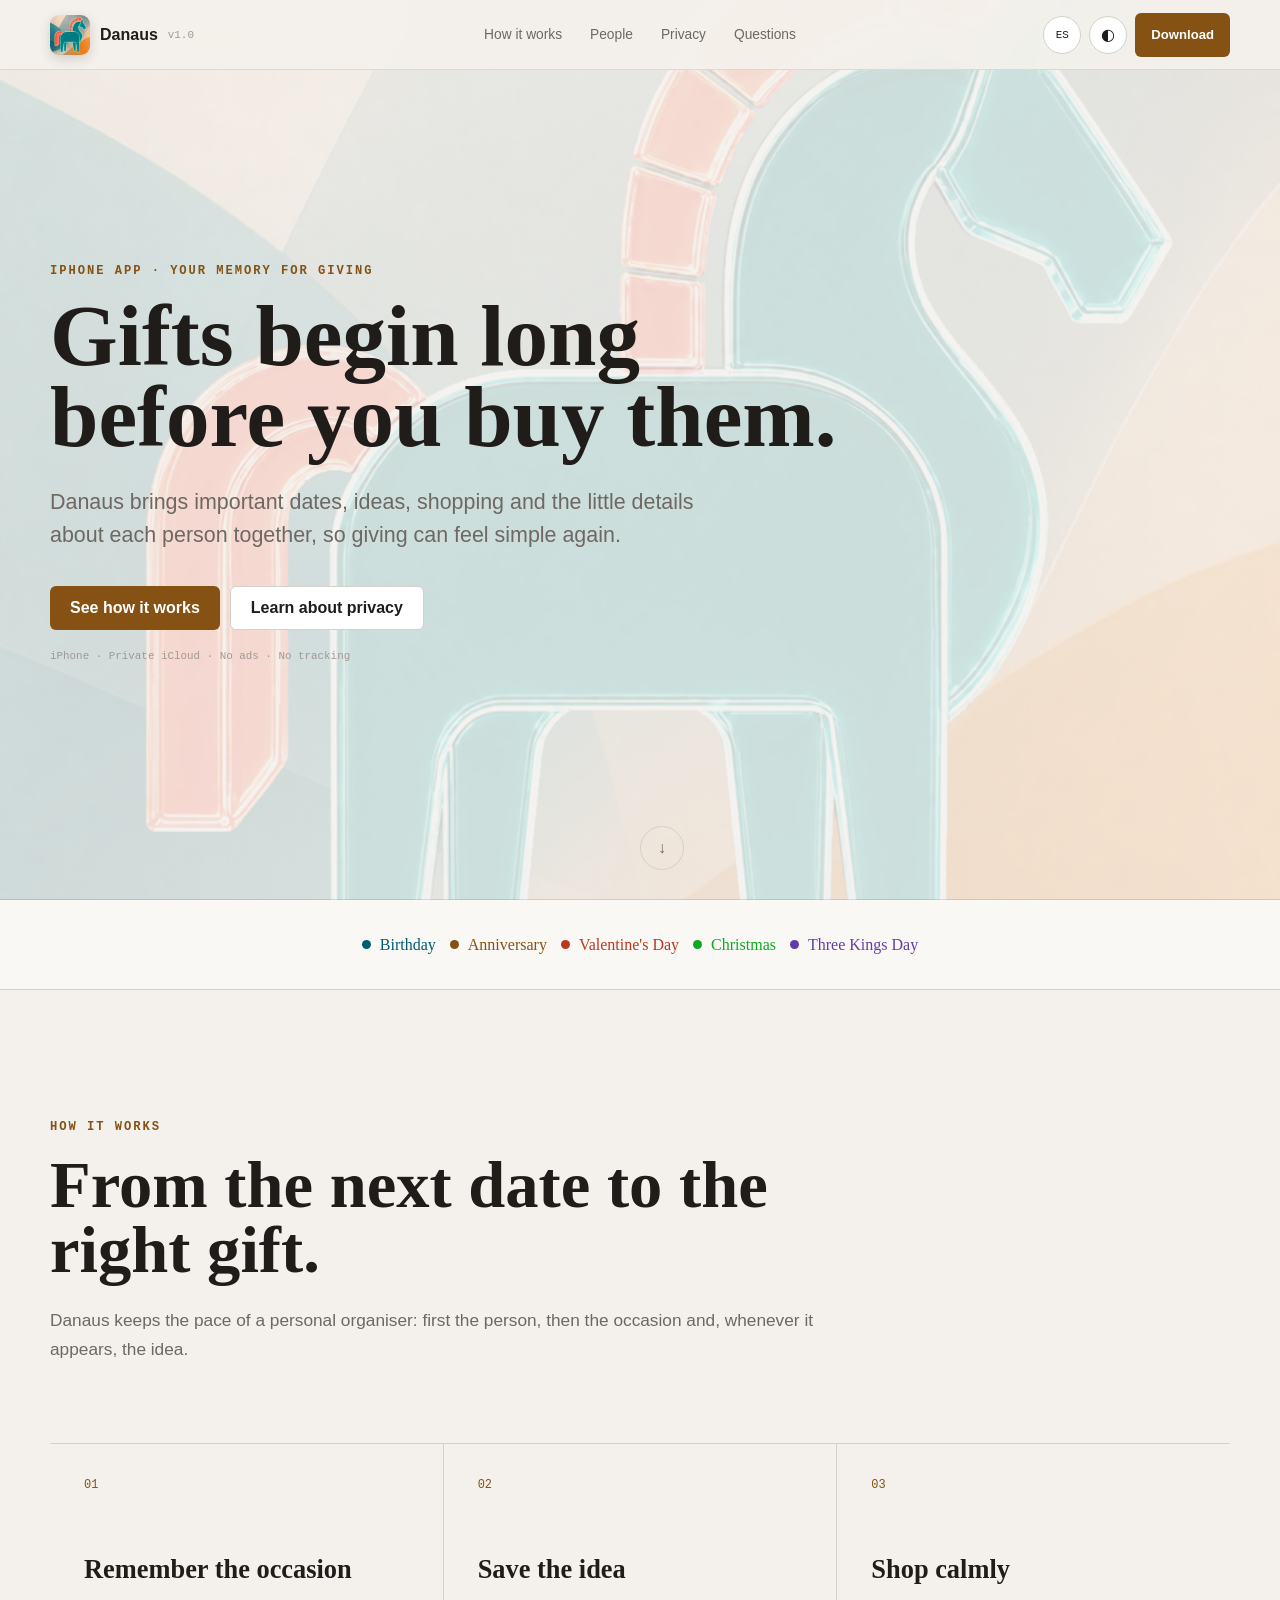
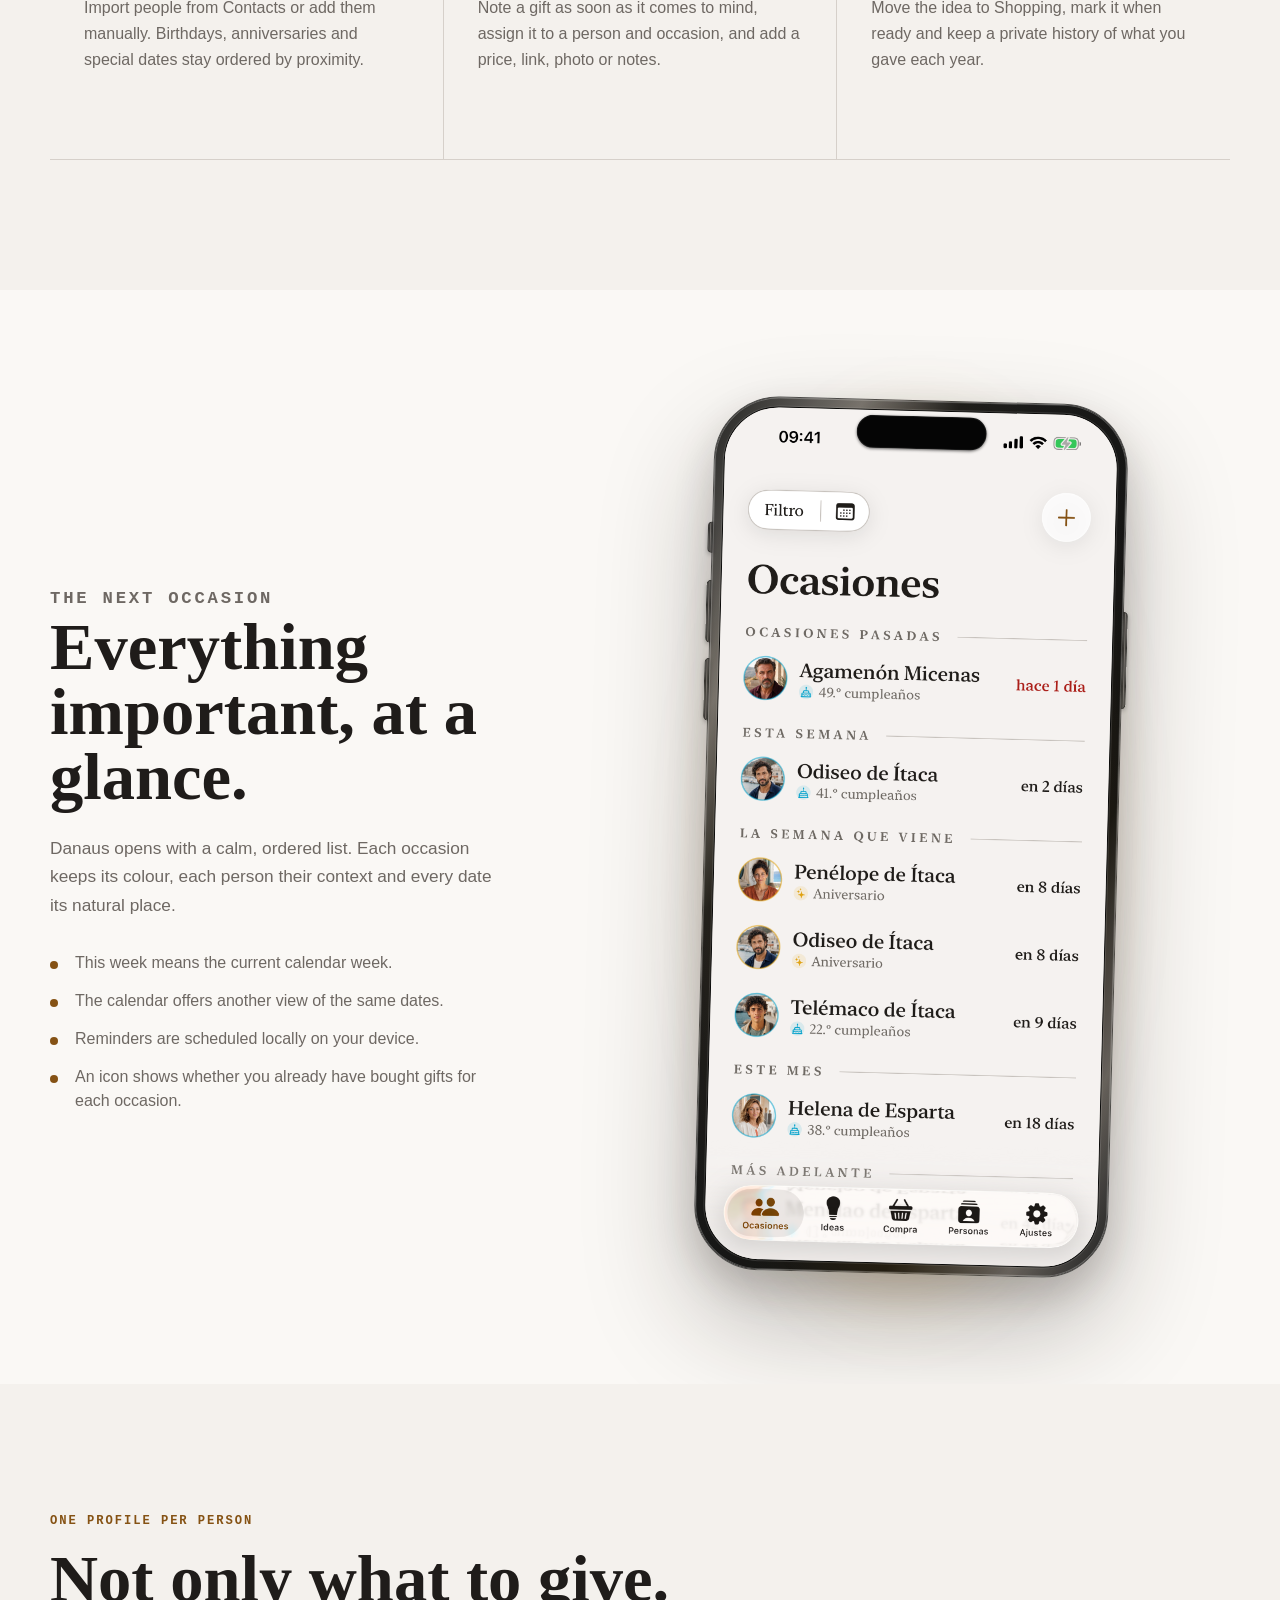
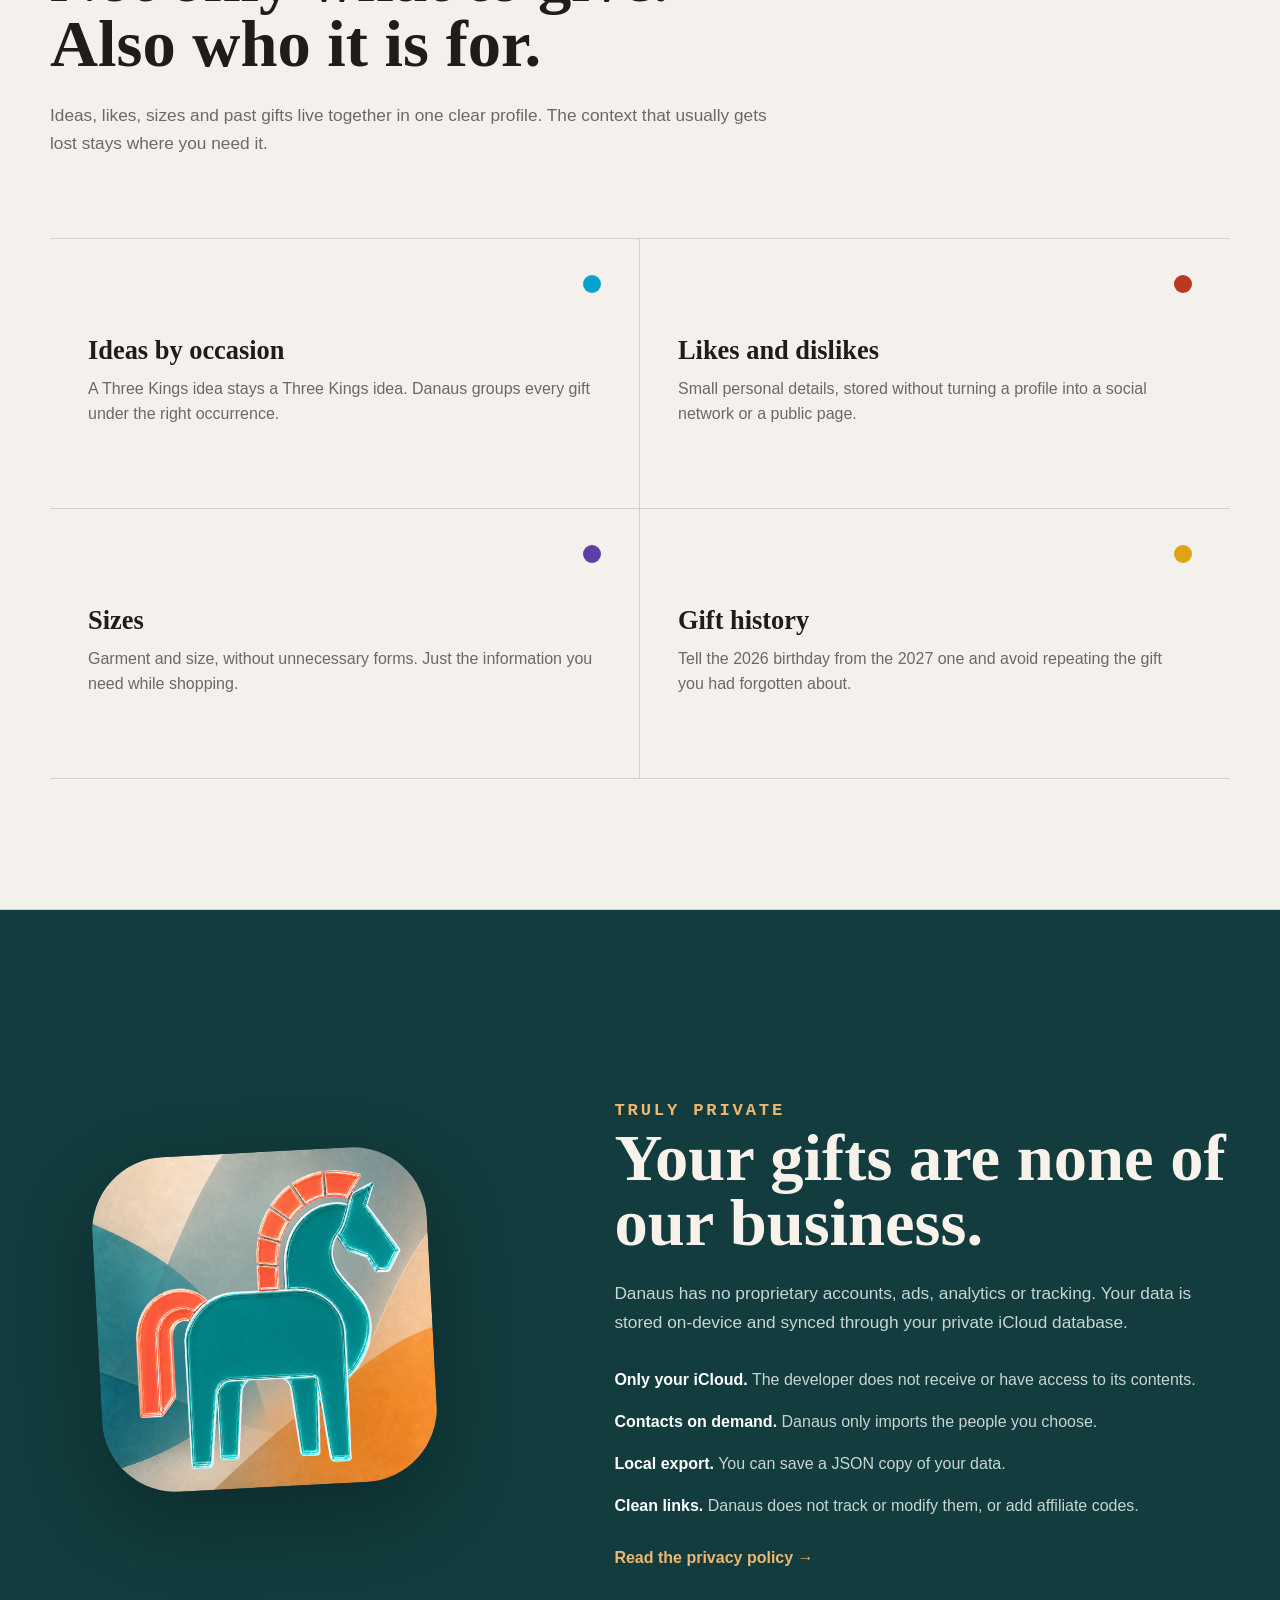
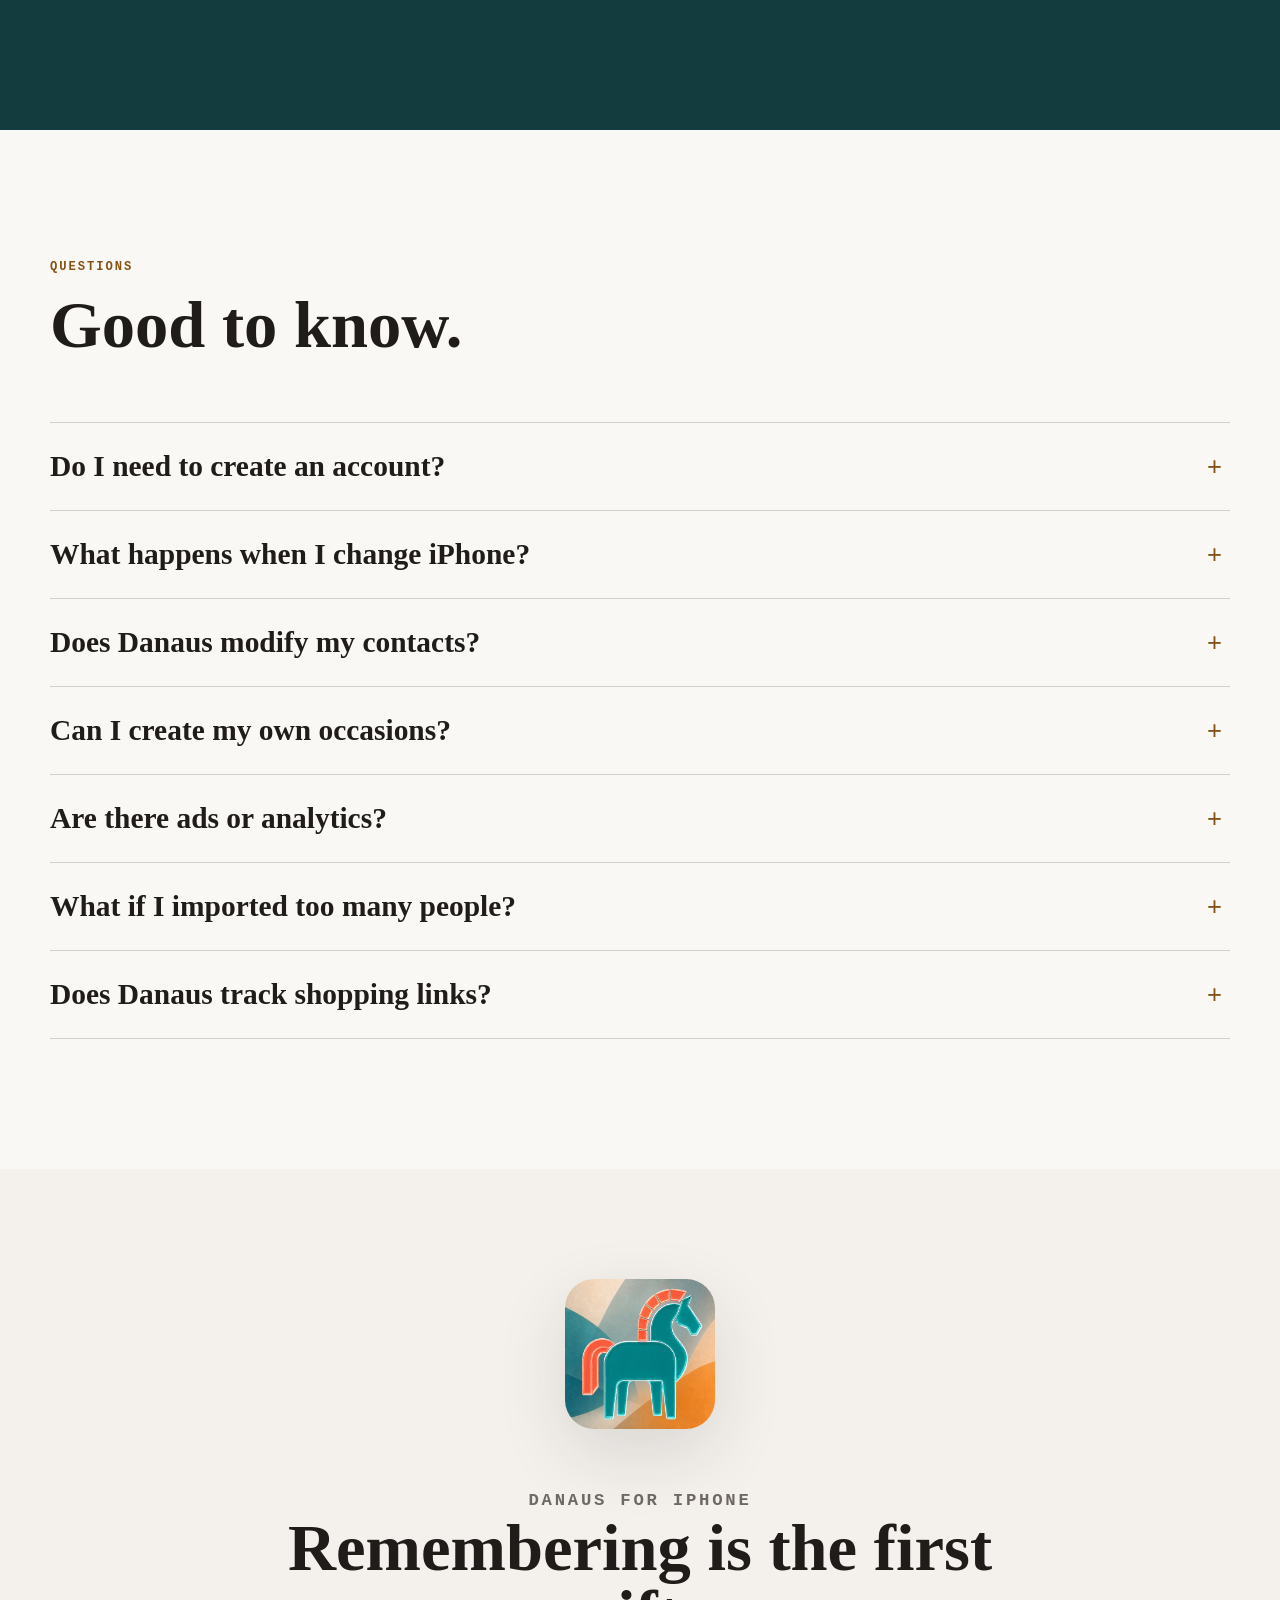
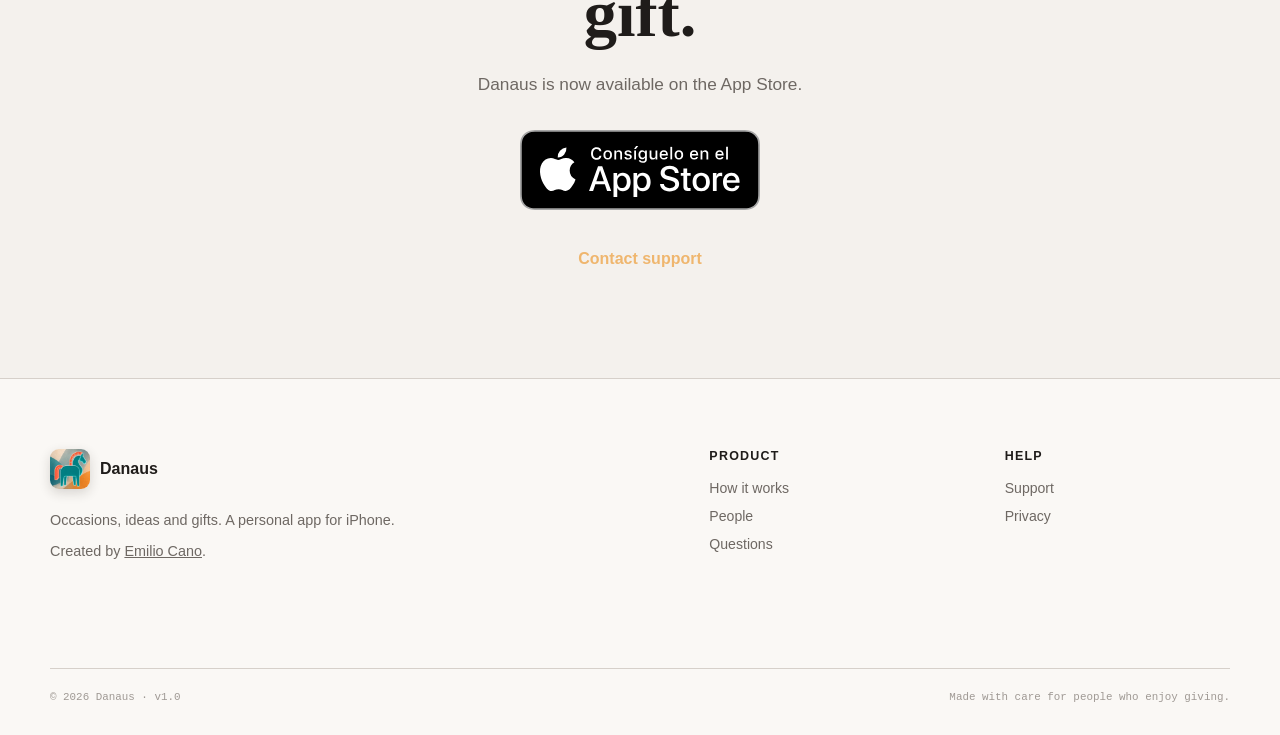
==== index.html @ 54193950 "Add App Store download badges" ====
<!doctype html>
<html lang="es">
<head>
  <meta charset="utf-8">
  <meta name="viewport" content="width=device-width, initial-scale=1">
  <meta name="theme-color" content="#f4f1ed">
  <title>Danaus · Regalos, ocasiones e ideas</title>
  <meta name="description" content="Danaus reúne fechas importantes, ideas de regalo, compras y pequeños detalles de cada persona.">
  <meta property="og:type" content="website">
  <meta property="og:title" content="Danaus · Regalos, ocasiones e ideas">
  <meta property="og:description" content="Recuerda las fechas. Guarda las ideas. Llega al regalo con tiempo.">
  <meta property="og:image" content="https://danaus.app/assets/danaus-icon.png">
  <meta property="og:url" content="https://danaus.app/">
  <link rel="canonical" href="https://danaus.app/">
  <link rel="icon" href="assets/favicon-64.png">
  <link rel="apple-touch-icon" href="assets/apple-touch-icon.png">
  <link rel="stylesheet" href="styles.css">
  <script src="script.js" defer></script>
</head>
<body id="top">
  <a class="skip-link" href="#main" data-copy="skip">Saltar al contenido</a>

  <nav class="site-nav" aria-label="Navegación principal">
    <a class="brand" href="#top" aria-label="Danaus, inicio">
      <img src="assets/danaus-icon.png" alt="" width="40" height="40">
      <span>Danaus</span>
      <small>v1.0</small>
    </a>

    <div class="nav-links">
      <a href="#como" data-copy="navHow">Cómo funciona</a>
      <a href="#personas" data-copy="navPeople">Personas</a>
      <a href="#privacidad" data-copy="navPrivacy">Privacidad</a>
      <a href="#preguntas" data-copy="navQuestions">Preguntas</a>
    </div>

    <div class="nav-actions">
      <button class="icon-button language-button" type="button" aria-label="Cambiar idioma">
        <span aria-hidden="true">EN</span>
      </button>
      <button class="icon-button theme-button" type="button" aria-label="Cambiar tema">
        <span aria-hidden="true">◐</span>
      </button>
      <a class="nav-cta" href="https://apps.apple.com/app/id6795627698" target="_blank" rel="noopener" data-copy="navStatus">Descargar</a>
    </div>
  </nav>

  <main id="main">
    <header class="hero">
      <div class="hero-art" aria-hidden="true"></div>
      <div class="hero-content">
        <p class="eyebrow" data-copy="heroEyebrow">App para iPhone · Tu memoria para regalar</p>
        <h1 data-copy="heroTitle">Los regalos empiezan mucho antes de comprarlos.</h1>
        <p class="hero-lede" data-copy="heroLead">Danaus reúne fechas importantes, ideas, compras y pequeños detalles de cada persona para que regalar vuelva a ser algo sencillo.</p>
        <div class="hero-actions">
          <a class="primary-button" href="#como" data-copy="heroPrimary">Ver cómo funciona</a>
          <a class="secondary-button" href="#privacidad" data-copy="heroSecondary">Conocer la privacidad</a>
        </div>
        <p class="hero-meta" data-copy="heroMeta">iPhone · iCloud privado · Sin anuncios · Sin seguimiento</p>
      </div>
      <a class="scroll-cue" href="#como" aria-label="Continuar">
        <span aria-hidden="true">↓</span>
      </a>
    </header>

    <section class="occasion-strip" aria-label="Tipos de ocasión">
      <span class="occasion birthday" data-copy="birthday">Cumpleaños</span>
      <span class="occasion anniversary" data-copy="anniversary">Aniversario</span>
      <span class="occasion valentine" data-copy="valentine">San Valentín</span>
      <span class="occasion christmas" data-copy="christmas">Navidad</span>
      <span class="occasion kings" data-copy="kings">Reyes Magos</span>
    </section>

    <section class="section intro-section" id="como">
      <div class="section-heading">
        <p class="eyebrow" data-copy="howEyebrow">Cómo funciona</p>
        <h2 data-copy="howTitle">De la próxima fecha al regalo acertado.</h2>
        <p data-copy="howLead">Danaus conserva el flujo rápido de una agenda personal: primero la persona, después la ocasión y, cuando aparezca, la idea.</p>
      </div>

      <div class="steps">
        <article>
          <span class="step-number">01</span>
          <h3 data-copy="stepOneTitle">Recuerda la ocasión</h3>
          <p data-copy="stepOneText">Importa personas desde Contactos o añádelas a mano. Cumpleaños, aniversarios y fechas especiales quedan ordenados por proximidad.</p>
        </article>
        <article>
          <span class="step-number">02</span>
          <h3 data-copy="stepTwoTitle">Guarda la idea</h3>
          <p data-copy="stepTwoText">Anota un regalo en cuanto se te ocurra, asígnalo a una persona y a una ocasión y añade precio, enlace, foto o notas.</p>
        </article>
        <article>
          <span class="step-number">03</span>
          <h3 data-copy="stepThreeTitle">Compra con calma</h3>
          <p data-copy="stepThreeText">Pasa la idea a Compra, márcala cuando esté lista y conserva después un histórico privado de lo que regalaste cada año.</p>
        </article>
      </div>
    </section>

    <section class="product-section" id="personas">
      <div class="product-copy">
        <p class="eyebrow" data-copy="productEyebrow">La próxima ocasión</p>
        <h2 data-copy="productTitle">Todo lo importante, de un vistazo.</h2>
        <p data-copy="productLead">La entrada de Danaus es una lista tranquila y ordenada. Cada tipo de ocasión conserva su color, cada persona su contexto y cada fecha su lugar natural.</p>
        <ul class="check-list">
          <li data-copy="productPointOne">Esta semana significa esta semana natural.</li>
          <li data-copy="productPointTwo">El calendario ofrece otra forma de mirar las mismas fechas.</li>
          <li data-copy="productPointThree">Los avisos se programan localmente en tu dispositivo.</li>
          <li data-copy="productPointFour">Un icono muestra si ya tienes regalos comprados para cada ocasión.</li>
        </ul>
      </div>

      <figure class="phone-stage">
        <div class="iphone-device">
          <span class="device-button device-button-action" aria-hidden="true"></span>
          <span class="device-button device-button-volume-up" aria-hidden="true"></span>
          <span class="device-button device-button-volume-down" aria-hidden="true"></span>
          <span class="device-button device-button-power" aria-hidden="true"></span>
          <div class="iphone-screen">
            <img
              src="assets/danaus-occasiones.png"
              alt="Pantalla Ocasiones de Danaus con personajes ficticios de la Odisea"
              width="1320"
              height="2868"
              loading="lazy"
              decoding="async"
            >
          </div>
        </div>
      </figure>
    </section>

    <section class="section people-section">
      <div class="section-heading compact">
        <p class="eyebrow" data-copy="peopleEyebrow">Una ficha por persona</p>
        <h2 data-copy="peopleTitle">No sólo qué regalar. También para quién.</h2>
        <p data-copy="peopleLead">Ideas, gustos, tallas y regalos anteriores viven juntos en una ficha clara. El contexto que suele perderse queda donde lo necesitas.</p>
      </div>

      <div class="feature-list">
        <article>
          <span class="feature-mark birthday-mark"></span>
          <h3 data-copy="featureIdeasTitle">Ideas por ocasión</h3>
          <p data-copy="featureIdeasText">Una idea de Reyes sigue siendo de Reyes. Danaus agrupa cada regalo en la edición correcta de su ocasión.</p>
        </article>
        <article>
          <span class="feature-mark valentine-mark"></span>
          <h3 data-copy="featureLikesTitle">Gustos y aversiones</h3>
          <p data-copy="featureLikesText">Pequeños detalles personales, guardados sin convertir la ficha en una red social ni en un perfil público.</p>
        </article>
        <article>
          <span class="feature-mark kings-mark"></span>
          <h3 data-copy="featureSizesTitle">Tallas</h3>
          <p data-copy="featureSizesText">Prenda y talla, sin formularios innecesarios. Justo la información que necesitas en el momento de comprar.</p>
        </article>
        <article>
          <span class="feature-mark anniversary-mark"></span>
          <h3 data-copy="featureHistoryTitle">Histórico de regalos</h3>
          <p data-copy="featureHistoryText">Distingue el cumpleaños de 2026 del de 2027 y evita repetir aquel regalo que ya no recordabas.</p>
        </article>
      </div>
    </section>

    <section class="privacy-section" id="privacidad">
      <div class="privacy-visual" aria-hidden="true">
        <img src="assets/danaus-icon.png" alt="" width="320" height="320">
      </div>
      <div class="privacy-copy">
        <p class="eyebrow" data-copy="privacyEyebrow">Privado de verdad</p>
        <h2 data-copy="privacyTitle">Tus regalos no son nuestro negocio.</h2>
        <p data-copy="privacyLead">Danaus no tiene cuentas propias, anuncios, analítica ni seguimiento. Tus datos se guardan en el dispositivo y se sincronizan mediante la base privada de tu cuenta de iCloud.</p>
        <div class="privacy-facts">
          <p><strong data-copy="privacyFactOneTitle">Sólo tu iCloud.</strong> <span data-copy="privacyFactOneText">El desarrollador no recibe ni puede consultar el contenido.</span></p>
          <p><strong data-copy="privacyFactTwoTitle">Contactos bajo demanda.</strong> <span data-copy="privacyFactTwoText">Danaus sólo importa las personas que tú decides.</span></p>
          <p><strong data-copy="privacyFactThreeTitle">Exportación local.</strong> <span data-copy="privacyFactThreeText">Puedes guardar una copia JSON de tus datos.</span></p>
          <p><strong data-copy="privacyFactFourTitle">Enlaces limpios.</strong> <span data-copy="privacyFactFourText">Danaus no los rastrea, modifica ni añade códigos de afiliación.</span></p>
        </div>
        <a class="text-link" href="privacy.html" data-copy="privacyLink">Leer la política de privacidad →</a>
      </div>
    </section>

    <section class="section faq-section" id="preguntas">
      <div class="section-heading compact">
        <p class="eyebrow" data-copy="faqEyebrow">Preguntas</p>
        <h2 data-copy="faqTitle">Lo que conviene saber.</h2>
      </div>

      <div class="faq-list">
        <details>
          <summary data-copy="faqOneQuestion">¿Necesito crear una cuenta?</summary>
          <p data-copy="faqOneAnswer">No. Danaus utiliza la cuenta de iCloud que ya tienes configurada en el dispositivo y no crea una cuenta adicional.</p>
        </details>
        <details>
          <summary data-copy="faqTwoQuestion">¿Qué ocurre si cambio de iPhone?</summary>
          <p data-copy="faqTwoAnswer">Al instalar Danaus con la misma cuenta de iCloud, tus personas, ocasiones, ideas y regalos vuelven a la app cuando termina la sincronización.</p>
        </details>
        <details>
          <summary data-copy="faqThreeQuestion">¿Danaus modifica mis contactos?</summary>
          <p data-copy="faqThreeAnswer">No. Si decides importar una persona, Danaus copia los datos seleccionados a su almacenamiento privado. No escribe cambios en la app Contactos.</p>
        </details>
        <details>
          <summary data-copy="faqFourQuestion">¿Puedo crear mis propias ocasiones?</summary>
          <p data-copy="faqFourAnswer">Sí. Además de cumpleaños, aniversarios, San Valentín, Navidad y Reyes Magos, puedes añadir tipos personalizados y cambiar su nombre y color.</p>
        </details>
        <details>
          <summary data-copy="faqFiveQuestion">¿Hay anuncios o analítica?</summary>
          <p data-copy="faqFiveAnswer">No. Danaus no contiene publicidad, SDK de analítica ni seguimiento de terceros.</p>
        </details>
        <details>
          <summary data-copy="faqSixQuestion">¿Qué hago si he importado demasiadas personas?</summary>
          <p data-copy="faqSixAnswer">Puedes buscarlas y seleccionar varias para borrarlas juntas. También puedes borrar todas las personas y empezar de nuevo desde Ajustes. Ninguna de estas acciones modifica la app Contactos.</p>
        </details>
        <details>
          <summary data-copy="faqSevenQuestion">¿Danaus rastrea los enlaces de compra?</summary>
          <p data-copy="faqSevenAnswer">No. Abre la dirección original sin modificarla, añadir códigos de afiliación ni informar al desarrollador sobre tu visita o compra.</p>
        </details>
      </div>
    </section>

    <section class="closing-section" id="disponibilidad">
      <div class="closing-icon">
        <picture>
          <source srcset="assets/danaus-icon-dark.png" media="(prefers-color-scheme: dark)">
          <img src="assets/danaus-icon.png" alt="" width="180" height="180">
        </picture>
      </div>
      <p class="eyebrow" data-copy="closingEyebrow">Danaus para iPhone</p>
      <h2 data-copy="closingTitle">Recordar es el primer regalo.</h2>
      <p data-copy="closingLead">Danaus ya está disponible en la App Store.</p>
      <a class="app-store-badge" href="https://apps.apple.com/app/id6795627698" target="_blank" rel="noopener" aria-label="Descargar Danaus en el App Store">
        <picture>
          <source srcset="assets/app-store/download-es-white.svg" media="(prefers-color-scheme: dark)">
          <img src="assets/app-store/download-es.svg" alt="Descargar en el App Store" width="240" height="80">
        </picture>
      </a>
      <a class="text-link" href="support.html" data-copy="closingAction">Contactar con soporte</a>
    </section>
  </main>

  <footer class="site-footer">
    <div class="footer-brand">
      <a class="brand" href="#top">
        <img src="assets/danaus-icon.png" alt="" width="40" height="40">
        <span>Danaus</span>
      </a>
      <p data-copy="footerTagline">Ocasiones, ideas y regalos. Una app personal para iPhone.</p>
      <p><span data-copy="footerBy">Creado por</span> <a href="https://emilcar.fm">Emilio Cano</a>.</p>
    </div>
    <div class="footer-links">
      <h3 data-copy="footerProduct">Producto</h3>
      <a href="#como" data-copy="navHow">Cómo funciona</a>
      <a href="#personas" data-copy="navPeople">Personas</a>
      <a href="#preguntas" data-copy="navQuestions">Preguntas</a>
    </div>
    <div class="footer-links">
      <h3 data-copy="footerHelp">Ayuda</h3>
      <a href="support.html" data-copy="support">Soporte</a>
      <a href="privacy.html" data-copy="privacy">Privacidad</a>
    </div>
    <div class="footer-bottom">
      <span>© 2026 Danaus · v1.0</span>
      <span data-copy="footerClosing">Hecho con cuidado para quienes disfrutan regalando.</span>
    </div>
  </footer>
</body>
</html>
---- styles.css ----
:root {
  color-scheme: light;
  --background: #f4f1ed;
  --surface: #ffffff;
  --surface-elevated: #faf8f5;
  --surface-muted: #eae7e3;
  --ink: #1f1c1a;
  --muted: #6e6863;
  --tertiary: #9f9994;
  --line: #d6d0ca;
  --border: #c7c1bb;
  --accent: #855214;
  --accent-strong: #6d3f0a;
  --accent-fill: #f9dfbd;
  --success: #2e7a54;
  --birthday: #08a3cc;
  --birthday-dark: #005c73;
  --valentine: #ba381f;
  --christmas: #0da923;
  --kings: #613da8;
  --anniversary: #e0a314;
  --shadow: 0 24px 70px rgba(31, 24, 18, 0.12);
  --serif: ui-serif, "Iowan Old Style", "Palatino Linotype", Palatino, Georgia, serif;
  --sans: -apple-system, BlinkMacSystemFont, "SF Pro Text", "Helvetica Neue", Arial, sans-serif;
  --mono: "SFMono-Regular", Consolas, "Liberation Mono", monospace;
  --content: 1180px;
}

html[data-theme="dark"] {
  color-scheme: dark;
  --background: #0e0d0c;
  --surface: #1d1b19;
  --surface-elevated: #282421;
  --surface-muted: #302c2a;
  --ink: #f5efe8;
  --muted: #bdb3a9;
  --tertiary: #918982;
  --line: #413c38;
  --border: #514b46;
  --accent: #f0aa57;
  --accent-strong: #ffc477;
  --accent-fill: #4a341d;
  --success: #64c68c;
  --birthday: #40c7f0;
  --birthday-dark: #61d6f6;
  --valentine: #fa6b57;
  --christmas: #47c75e;
  --kings: #a984f2;
  --anniversary: #f5ba3d;
  --shadow: 0 26px 80px rgba(0, 0, 0, 0.34);
}

* {
  box-sizing: border-box;
}

html {
  scroll-behavior: smooth;
}

body {
  margin: 0;
  overflow-x: hidden;
  background: var(--background);
  color: var(--ink);
  font-family: var(--sans);
  text-rendering: optimizeLegibility;
  -webkit-font-smoothing: antialiased;
}

button,
a {
  -webkit-tap-highlight-color: transparent;
}

a {
  color: inherit;
}

button {
  font: inherit;
}

img {
  display: block;
  max-width: 100%;
}

.skip-link {
  position: fixed;
  top: 12px;
  left: 12px;
  z-index: 100;
  padding: 10px 14px;
  transform: translateY(-150%);
  border-radius: 6px;
  background: var(--ink);
  color: var(--background);
}

.skip-link:focus {
  transform: translateY(0);
}

.site-nav {
  position: fixed;
  inset: 0 0 auto;
  z-index: 20;
  min-height: 70px;
  display: grid;
  grid-template-columns: 1fr auto 1fr;
  align-items: center;
  gap: 30px;
  padding: 12px max(24px, calc((100vw - var(--content)) / 2));
  border-bottom: 1px solid color-mix(in srgb, var(--line), transparent 25%);
  background: color-mix(in srgb, var(--background), transparent 10%);
  backdrop-filter: blur(22px) saturate(150%);
  -webkit-backdrop-filter: blur(22px) saturate(150%);
}

.brand {
  display: inline-flex;
  align-items: center;
  justify-self: start;
  gap: 10px;
  width: max-content;
  color: var(--ink);
  font-weight: 760;
  text-decoration: none;
}

.brand img {
  width: 40px;
  height: 40px;
  flex: 0 0 40px;
  object-fit: contain;
  aspect-ratio: 1;
  border-radius: 9px;
  box-shadow: 0 4px 12px rgba(36, 29, 22, 0.16);
}

.brand small {
  color: var(--tertiary);
  font-family: var(--mono);
  font-size: 0.68rem;
  font-weight: 500;
}

.nav-links,
.nav-actions {
  display: flex;
  align-items: center;
}

.nav-links {
  justify-content: center;
  gap: 28px;
}

.nav-links a {
  color: var(--muted);
  font-size: 0.86rem;
  text-decoration: none;
}

.nav-links a:hover {
  color: var(--ink);
}

.nav-actions {
  justify-content: flex-end;
  gap: 8px;
}

.icon-button {
  width: 38px;
  height: 38px;
  display: grid;
  place-items: center;
  border: 1px solid var(--line);
  border-radius: 50%;
  background: var(--surface);
  color: var(--ink);
  cursor: pointer;
}

.language-button {
  font-family: var(--mono);
  font-size: 0.68rem;
}

.theme-button {
  font-size: 1rem;
}

.nav-cta,
.primary-button,
.secondary-button {
  min-height: 44px;
  display: inline-flex;
  align-items: center;
  justify-content: center;
  border-radius: 6px;
  font-weight: 720;
  text-decoration: none;
  transition: transform 160ms ease, background-color 160ms ease, color 160ms ease;
}

.nav-cta {
  padding: 0 16px;
  background: var(--accent);
  color: #fff;
  font-size: 0.82rem;
}

.hero {
  position: relative;
  min-height: min(940px, 100svh);
  display: grid;
  align-items: center;
  overflow: hidden;
  padding: 140px max(24px, calc((100vw - var(--content)) / 2)) 110px;
  isolation: isolate;
}

.hero::after {
  content: "";
  position: absolute;
  inset: auto 0 0;
  z-index: -2;
  height: 1px;
  background: var(--line);
}

.hero-art {
  position: absolute;
  z-index: -1;
  inset: 0;
  background: url("assets/danaus-icon.png") center 42% / cover no-repeat;
  opacity: 0.16;
}

html[data-theme="dark"] .hero-art {
  background-image: url("assets/danaus-icon-dark.png");
}

html[data-theme="dark"] .brand img,
html[data-theme="dark"] .closing-icon img {
  content: url("assets/danaus-icon-dark.png");
}

.hero-content {
  width: min(820px, 100%);
}

.eyebrow {
  margin: 0 0 18px;
  color: var(--accent);
  font-family: var(--mono);
  font-size: 0.76rem;
  font-weight: 700;
  letter-spacing: 0.16em;
  text-transform: uppercase;
}

h1,
h2,
h3,
p {
  overflow-wrap: break-word;
}

h1,
h2 {
  font-family: var(--serif);
  font-weight: 600;
  letter-spacing: 0;
}

h1 {
  max-width: 900px;
  margin: 0;
  font-size: clamp(3.4rem, 6.8vw, 6.8rem);
  line-height: 0.93;
}

.hero-lede {
  max-width: 650px;
  margin: 28px 0 0;
  color: var(--muted);
  font-size: clamp(1.08rem, 1.7vw, 1.34rem);
  line-height: 1.55;
}

.hero-actions {
  display: flex;
  flex-wrap: wrap;
  gap: 10px;
  margin-top: 34px;
}

.primary-button,
.secondary-button {
  padding: 0 20px;
}

.primary-button {
  background: var(--accent);
  color: #fff;
}

.secondary-button {
  border: 1px solid var(--line);
  background: var(--surface);
  color: var(--ink);
}

.nav-cta:hover,
.primary-button:hover,
.secondary-button:hover {
  transform: translateY(-2px);
}

.hero-meta {
  margin: 18px 0 0;
  color: var(--tertiary);
  font-family: var(--mono);
  font-size: 0.68rem;
  line-height: 1.6;
}

.scroll-cue {
  position: absolute;
  bottom: 30px;
  left: 50%;
  width: 44px;
  height: 44px;
  display: grid;
  place-items: center;
  border: 1px solid var(--line);
  border-radius: 50%;
  color: var(--muted);
  text-decoration: none;
}

.occasion-strip {
  min-height: 90px;
  display: flex;
  align-items: center;
  justify-content: center;
  gap: 14px;
  overflow-x: auto;
  padding: 22px 24px;
  border-bottom: 1px solid var(--line);
  background: var(--surface-elevated);
  scrollbar-width: none;
}

.occasion-strip::-webkit-scrollbar {
  display: none;
}

.occasion {
  flex: 0 0 auto;
  display: inline-flex;
  align-items: center;
  gap: 9px;
  color: var(--muted);
  font-family: var(--serif);
  font-size: 1rem;
}

.occasion::before {
  content: "";
  width: 9px;
  height: 9px;
  border-radius: 50%;
  background: currentColor;
}

.occasion.birthday { color: var(--birthday-dark); }
.occasion.anniversary { color: var(--accent); }
.occasion.valentine { color: var(--valentine); }
.occasion.christmas { color: var(--christmas); }
.occasion.kings { color: var(--kings); }

.section,
.product-section,
.privacy-section,
.closing-section,
.site-footer {
  padding-right: max(24px, calc((100vw - var(--content)) / 2));
  padding-left: max(24px, calc((100vw - var(--content)) / 2));
}

.section {
  padding-top: 130px;
  padding-bottom: 130px;
}

.section-heading {
  max-width: 810px;
}

.section-heading.compact {
  max-width: 720px;
}

.section-heading h2,
.product-copy h2,
.privacy-copy h2,
.closing-section h2 {
  margin: 0;
  font-size: clamp(2.7rem, 5.2vw, 5.3rem);
  line-height: 0.98;
}

.section-heading > p:last-child,
.product-copy > p,
.privacy-copy > p,
.closing-section > p {
  margin: 24px 0 0;
  color: var(--muted);
  font-size: 1.08rem;
  line-height: 1.65;
}

.steps {
  display: grid;
  grid-template-columns: repeat(3, minmax(0, 1fr));
  gap: 1px;
  margin-top: 80px;
  border-top: 1px solid var(--line);
  border-bottom: 1px solid var(--line);
  background: var(--line);
}

.steps article {
  min-height: 315px;
  padding: 34px;
  background: var(--background);
}

.step-number {
  display: block;
  color: var(--accent);
  font-family: var(--mono);
  font-size: 0.75rem;
}

.steps h3,
.feature-list h3 {
  margin: 62px 0 10px;
  font-family: var(--serif);
  font-size: 1.65rem;
  font-weight: 600;
}

.steps p,
.feature-list p {
  margin: 0;
  color: var(--muted);
  line-height: 1.6;
}

.product-section {
  min-height: 900px;
  display: grid;
  grid-template-columns: minmax(0, 0.84fr) minmax(430px, 1.16fr);
  align-items: center;
  gap: 80px;
  padding-top: 110px;
  padding-bottom: 110px;
  overflow: hidden;
  background: var(--surface-elevated);
}

.check-list {
  display: grid;
  gap: 14px;
  margin: 32px 0 0;
  padding: 0;
  list-style: none;
  color: var(--muted);
}

.check-list li {
  position: relative;
  padding-left: 25px;
  line-height: 1.5;
}

.check-list li::before {
  content: "";
  position: absolute;
  top: 0.62em;
  left: 0;
  width: 8px;
  height: 8px;
  border-radius: 50%;
  background: var(--accent);
}

.phone-stage {
  min-height: 690px;
  display: grid;
  place-items: center;
  perspective: 1200px;
  margin: 0;
}

.iphone-device {
  position: relative;
  z-index: 0;
  width: min(414px, 88vw);
  padding: 9px;
  border: 1px solid #4c4b49;
  border-radius: 65px;
  background:
    linear-gradient(115deg, #242422 0%, #77736e 18%, #1c1c1b 30%, #121211 73%, #65615d 88%, #20201f 100%);
  box-shadow:
    0 50px 110px rgba(32, 24, 17, 0.28),
    0 18px 38px rgba(32, 24, 17, 0.18),
    inset 0 0 0 1px rgba(255, 255, 255, 0.25);
  transform: rotate(1.5deg);
}

.iphone-device::before {
  content: "";
  position: absolute;
  z-index: 3;
  top: 15px;
  left: 50%;
  width: 31%;
  height: 31px;
  transform: translateX(-50%);
  border: 1px solid rgba(255, 255, 255, 0.08);
  border-radius: 999px;
  background: #050505;
  box-shadow: 0 1px 3px rgba(0, 0, 0, 0.55);
}

.iphone-device::after {
  content: "";
  position: absolute;
  z-index: -1;
  inset: 3% 5% -3%;
  border-radius: 50%;
  background: rgba(166, 112, 20, 0.17);
  filter: blur(38px);
}

.iphone-screen {
  position: relative;
  overflow: hidden;
  border: 1px solid #0a0a09;
  border-radius: 55px;
  background: #f7f3ee;
  box-shadow:
    0 0 0 1px rgba(255, 255, 255, 0.12),
    inset 0 0 0 1px rgba(0, 0, 0, 0.16);
}

.iphone-screen img {
  width: 100%;
  height: auto;
  display: block;
}

.device-button {
  position: absolute;
  z-index: -1;
  width: 5px;
  border: 1px solid #343331;
  background: linear-gradient(90deg, #181817, #77736f 54%, #212120);
  box-shadow: 0 2px 4px rgba(0, 0, 0, 0.28);
}

.device-button-action {
  top: 126px;
  left: -5px;
  height: 31px;
  border-radius: 4px 0 0 4px;
}

.device-button-volume-up {
  top: 184px;
  left: -5px;
  height: 63px;
  border-radius: 5px 0 0 5px;
}

.device-button-volume-down {
  top: 262px;
  left: -5px;
  height: 63px;
  border-radius: 5px 0 0 5px;
}

.device-button-power {
  top: 205px;
  right: -5px;
  height: 98px;
  border-radius: 0 5px 5px 0;
}

.people-section {
  border-bottom: 1px solid var(--line);
}

.feature-list {
  display: grid;
  grid-template-columns: repeat(2, minmax(0, 1fr));
  margin-top: 80px;
  border-top: 1px solid var(--line);
}

.feature-list article {
  position: relative;
  min-height: 270px;
  padding: 34px 38px;
  border-bottom: 1px solid var(--line);
}

.feature-list article:nth-child(odd) {
  border-right: 1px solid var(--line);
}

.feature-mark {
  position: absolute;
  top: 36px;
  right: 38px;
  width: 18px;
  height: 18px;
  border-radius: 50%;
}

.birthday-mark { background: var(--birthday); }
.valentine-mark { background: var(--valentine); }
.kings-mark { background: var(--kings); }
.anniversary-mark { background: var(--anniversary); }

.feature-list h3 {
  margin-top: 62px;
}

.privacy-section {
  min-height: 820px;
  display: grid;
  grid-template-columns: minmax(300px, 0.86fr) minmax(0, 1.14fr);
  align-items: center;
  gap: 100px;
  padding-top: 120px;
  padding-bottom: 120px;
  background: #123c3d;
  color: #f8f2ea;
}

.privacy-copy {
  max-width: 660px;
}

.privacy-copy .eyebrow {
  color: #efb66e;
}

.privacy-copy > p,
.privacy-facts p {
  color: #c8d5d1;
}

.privacy-visual {
  position: relative;
  width: min(430px, 100%);
  aspect-ratio: 1;
  display: grid;
  place-items: center;
}

.privacy-visual img {
  width: 78%;
  height: auto;
  object-fit: contain;
  aspect-ratio: 1;
  border-radius: 22%;
  box-shadow: 0 28px 80px rgba(0, 0, 0, 0.28);
  transform: rotate(-3deg);
}

.privacy-facts {
  display: grid;
  gap: 17px;
  margin-top: 32px;
}

.privacy-facts p {
  margin: 0;
  line-height: 1.55;
}

.privacy-facts strong {
  color: #fff;
}

.text-link {
  display: inline-block;
  margin-top: 30px;
  color: #efb66e;
  font-weight: 700;
  text-decoration: none;
}

.faq-section {
  background: var(--surface-elevated);
}

.faq-list {
  margin-top: 65px;
  border-top: 1px solid var(--line);
}

.faq-list details {
  border-bottom: 1px solid var(--line);
}

.faq-list summary {
  position: relative;
  padding: 27px 48px 27px 0;
  cursor: pointer;
  font-family: var(--serif);
  font-size: clamp(1.3rem, 2.3vw, 2rem);
  font-weight: 600;
  list-style: none;
}

.faq-list summary::-webkit-details-marker {
  display: none;
}

.faq-list summary::after {
  content: "+";
  position: absolute;
  top: 50%;
  right: 8px;
  transform: translateY(-50%);
  color: var(--accent);
  font-family: var(--sans);
  font-size: 1.6rem;
  font-weight: 400;
}

.faq-list details[open] summary::after {
  content: "−";
}

.faq-list details p {
  max-width: 790px;
  margin: -8px 0 28px;
  color: var(--muted);
  line-height: 1.65;
}

.closing-section {
  min-height: 780px;
  display: flex;
  flex-direction: column;
  align-items: center;
  justify-content: center;
  padding-top: 110px;
  padding-bottom: 110px;
  text-align: center;
}

.closing-icon {
  width: 150px;
  height: 150px;
  margin-bottom: 34px;
}

.closing-icon picture {
  width: 100%;
  height: 100%;
  display: block;
}

.closing-icon img {
  width: 100%;
  height: 100%;
  object-fit: contain;
  aspect-ratio: 1;
  border-radius: 29px;
  box-shadow: var(--shadow);
}

.closing-section h2 {
  max-width: 780px;
}

.closing-section > p {
  max-width: 650px;
}

.closing-section .primary-button {
  margin-top: 30px;
}

.app-store-badge {
  display: inline-block;
  margin-top: 22px;
  padding: 10px;
  border-radius: 12px;
  transition: transform 160ms ease, opacity 160ms ease;
}

.app-store-badge:hover,
.app-store-badge:focus-visible {
  transform: translateY(-2px);
  opacity: 0.84;
}

.app-store-badge img {
  width: 240px;
  height: auto;
}

html[data-theme="dark"] .app-store-badge img {
  content: url("assets/app-store/download-es-white.svg");
}

.site-footer {
  display: grid;
  grid-template-columns: minmax(260px, 1.7fr) minmax(150px, 0.65fr) minmax(150px, 0.65fr);
  gap: 70px;
  padding-top: 70px;
  padding-bottom: 32px;
  border-top: 1px solid var(--line);
  background: var(--surface-elevated);
}

.footer-brand p {
  max-width: 410px;
  margin: 16px 0 0;
  color: var(--muted);
  font-size: 0.9rem;
  line-height: 1.55;
}

.footer-brand p + p {
  margin-top: 8px;
}

.footer-links {
  display: grid;
  align-content: start;
  gap: 12px;
}

.footer-links h3 {
  margin: 0 0 5px;
  font-size: 0.78rem;
  text-transform: uppercase;
  letter-spacing: 0.1em;
}

.footer-links a {
  color: var(--muted);
  font-size: 0.88rem;
  text-decoration: none;
}

.footer-bottom {
  grid-column: 1 / -1;
  display: flex;
  justify-content: space-between;
  gap: 24px;
  margin-top: 36px;
  padding-top: 22px;
  border-top: 1px solid var(--line);
  color: var(--tertiary);
  font-family: var(--mono);
  font-size: 0.68rem;
}

.document-page {
  min-height: 100vh;
  padding: 145px max(24px, calc((100vw - 860px) / 2)) 100px;
}

.document-header {
  margin-bottom: 55px;
}

.document-header h1 {
  font-size: clamp(3.2rem, 7vw, 6rem);
}

.document-header > p:last-child {
  max-width: 660px;
  margin: 22px 0 0;
  color: var(--muted);
  font-size: 1.1rem;
  line-height: 1.65;
}

.document {
  padding-top: 36px;
  border-top: 1px solid var(--line);
}

.document h2 {
  margin: 48px 0 12px;
  font-family: var(--serif);
  font-size: 1.85rem;
  font-weight: 600;
}

.document p,
.document li {
  color: var(--muted);
  line-height: 1.75;
}

.document strong {
  color: var(--ink);
}

.document ul,
.document ol {
  padding-left: 1.35rem;
}

.document .primary-button {
  margin-top: 18px;
}

.document-meta {
  color: var(--tertiary);
  font-family: var(--mono);
  font-size: 0.72rem;
}

:focus-visible {
  outline: 3px solid color-mix(in srgb, var(--accent), transparent 25%);
  outline-offset: 4px;
}

@media (max-width: 980px) {
  .site-nav {
    grid-template-columns: 1fr auto;
  }

  .nav-links {
    display: none;
  }

  .hero {
    min-height: 900px;
    align-items: start;
    padding-top: 145px;
  }

  .hero-content {
    width: min(820px, 100%);
  }

  .hero-art {
    inset: 0;
    width: auto;
    transform: none;
    opacity: 0.15;
  }

  .product-section,
  .privacy-section {
    grid-template-columns: 1fr;
  }

  .product-section {
    gap: 60px;
  }

  .privacy-section {
    gap: 30px;
  }

  .privacy-visual {
    width: min(330px, 72vw);
    justify-self: center;
  }
}

@media (max-width: 720px) {
  .site-nav {
    min-height: 64px;
    padding: 10px 18px;
  }

  .brand small,
  .nav-cta {
    display: none;
  }

  .hero {
    min-height: 850px;
    padding: 120px 22px 80px;
  }

  h1 {
    font-size: clamp(3.15rem, 15vw, 5rem);
  }

  .hero-art {
    right: 0;
    bottom: 0;
    width: auto;
    opacity: 0.13;
  }

  .hero-actions {
    align-items: stretch;
    flex-direction: column;
  }

  .hero-actions a {
    width: 100%;
  }

  .occasion-strip {
    justify-content: flex-start;
  }

  .section,
  .product-section,
  .privacy-section,
  .closing-section,
  .site-footer {
    padding-right: 22px;
    padding-left: 22px;
  }

  .section {
    padding-top: 90px;
    padding-bottom: 90px;
  }

  .section-heading h2,
  .product-copy h2,
  .privacy-copy h2,
  .closing-section h2 {
    font-size: clamp(2.75rem, 13vw, 4rem);
  }

  .steps,
  .feature-list {
    grid-template-columns: 1fr;
  }

  .steps article {
    min-height: 250px;
  }

  .feature-list article:nth-child(odd) {
    border-right: 0;
  }

  .product-section {
    min-height: 0;
    padding-top: 90px;
    padding-bottom: 90px;
  }

  .phone-stage {
    min-height: 650px;
  }

  .iphone-device {
    width: min(390px, 86vw);
    border-radius: 59px;
    transform: none;
  }

  .iphone-screen {
    border-radius: 50px;
  }

  .privacy-section {
    padding-top: 90px;
    padding-bottom: 90px;
  }

  .privacy-visual {
    width: min(280px, 78vw);
  }

  .closing-section {
    min-height: 680px;
  }

  .site-footer {
    grid-template-columns: 1fr 1fr;
    gap: 44px 24px;
  }

  .footer-brand {
    grid-column: 1 / -1;
  }

  .footer-bottom {
    align-items: flex-start;
    flex-direction: column;
  }

  .document-page {
    padding: 118px 22px 80px;
  }
}

@media (prefers-reduced-motion: reduce) {
  html {
    scroll-behavior: auto;
  }

  *,
  *::before,
  *::after {
    scroll-behavior: auto !important;
    transition-duration: 0.01ms !important;
    animation-duration: 0.01ms !important;
  }
}
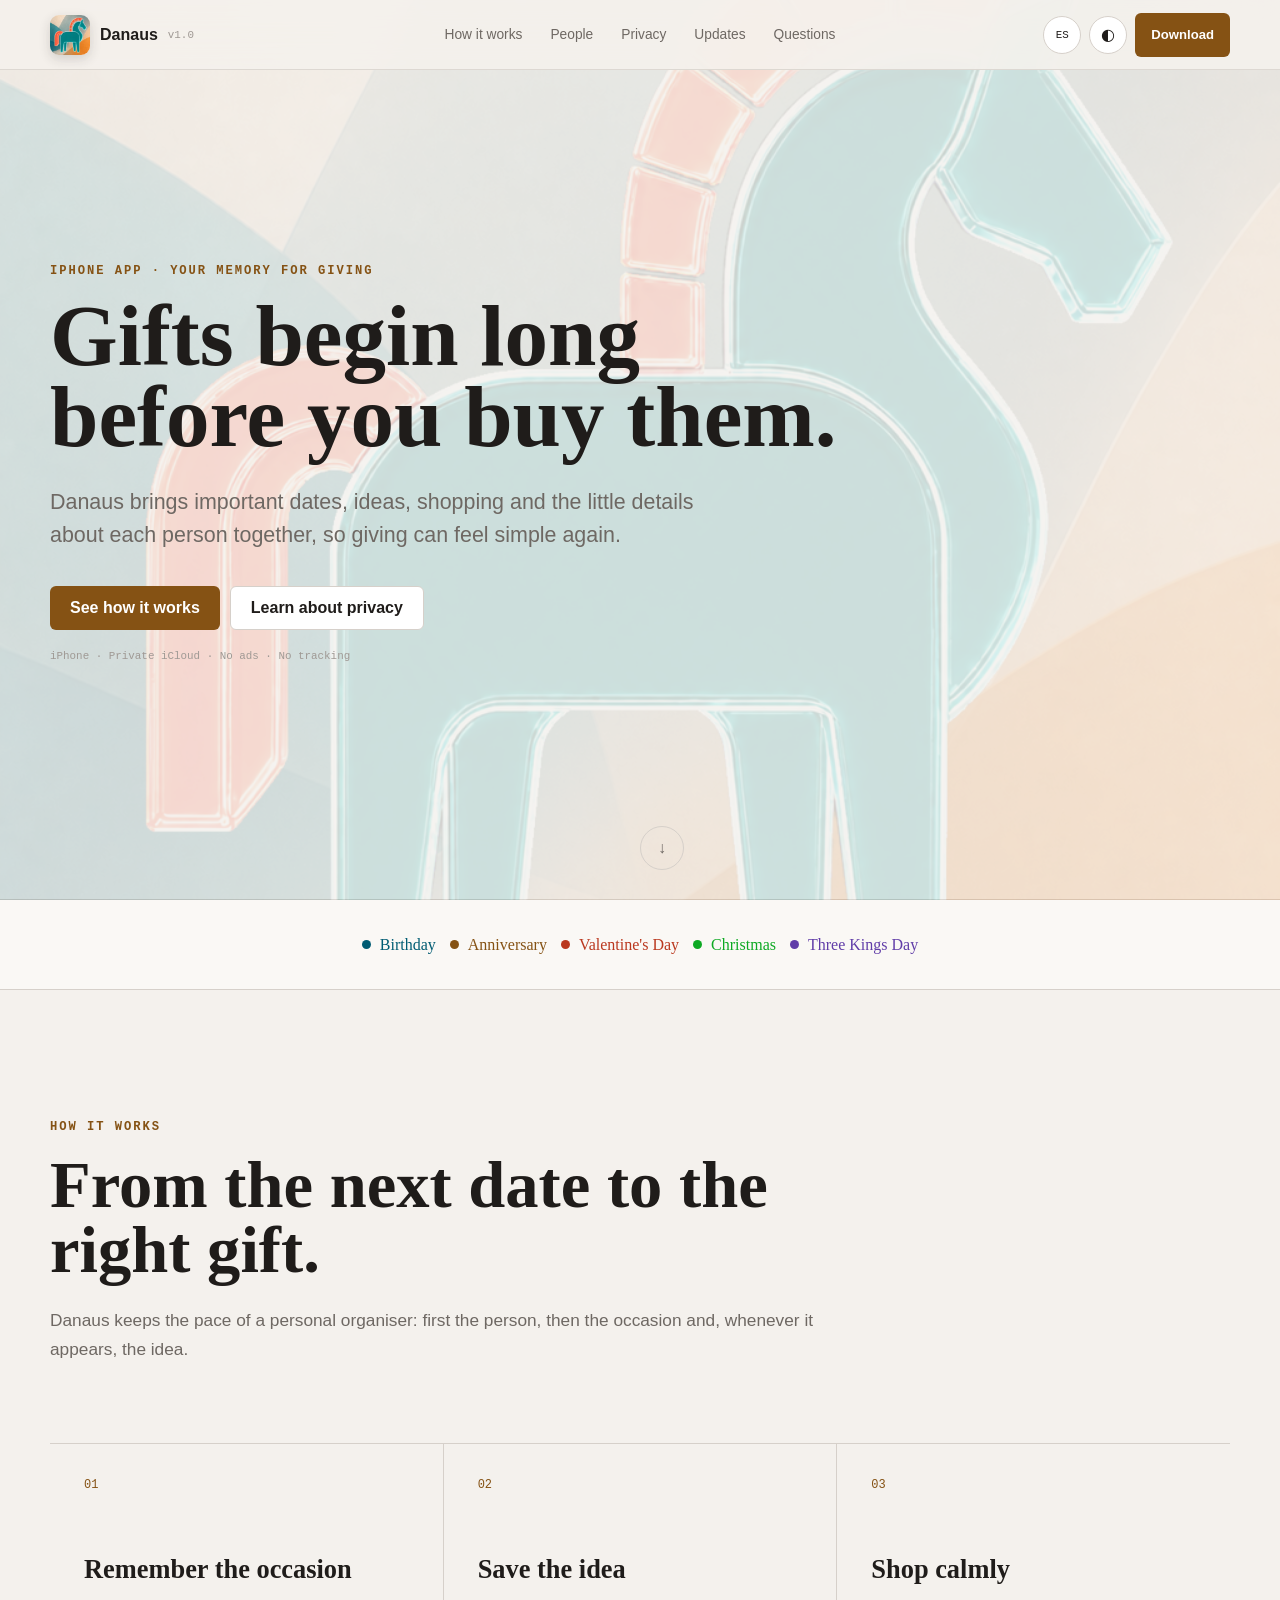
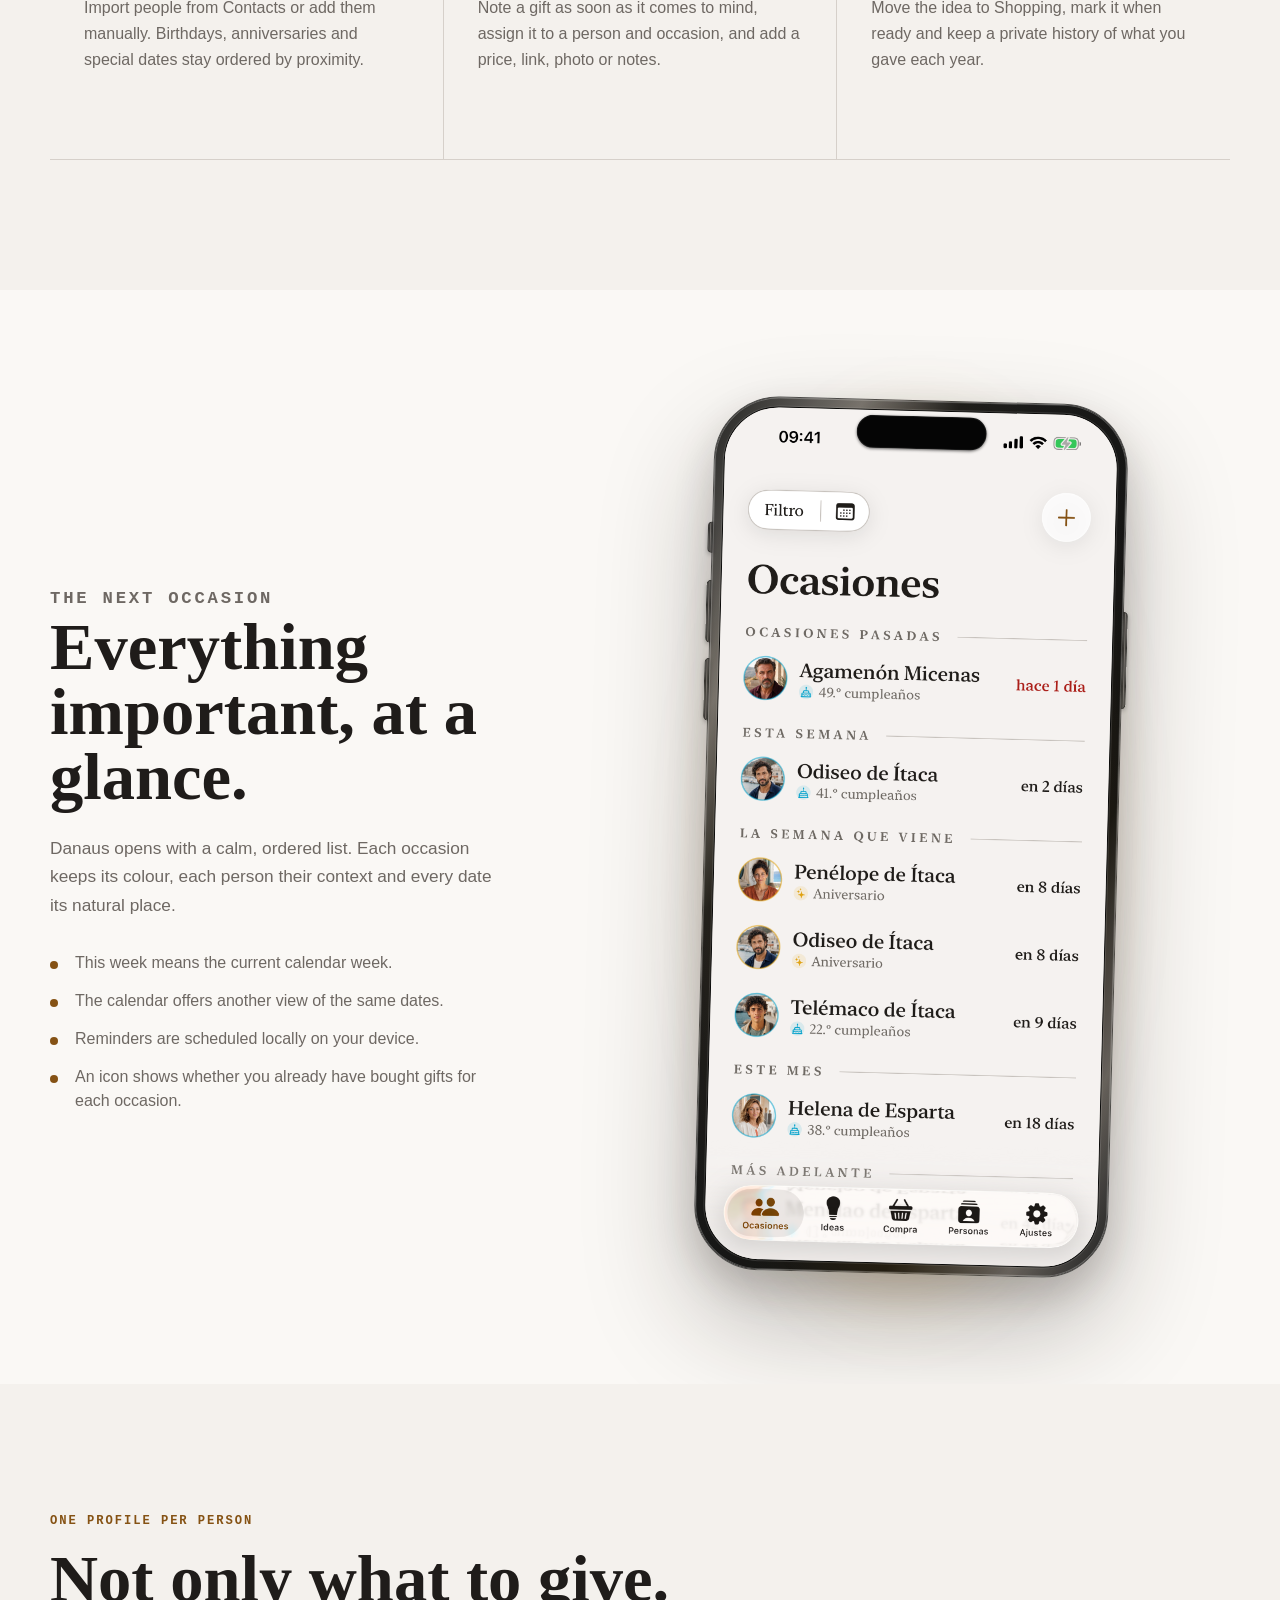
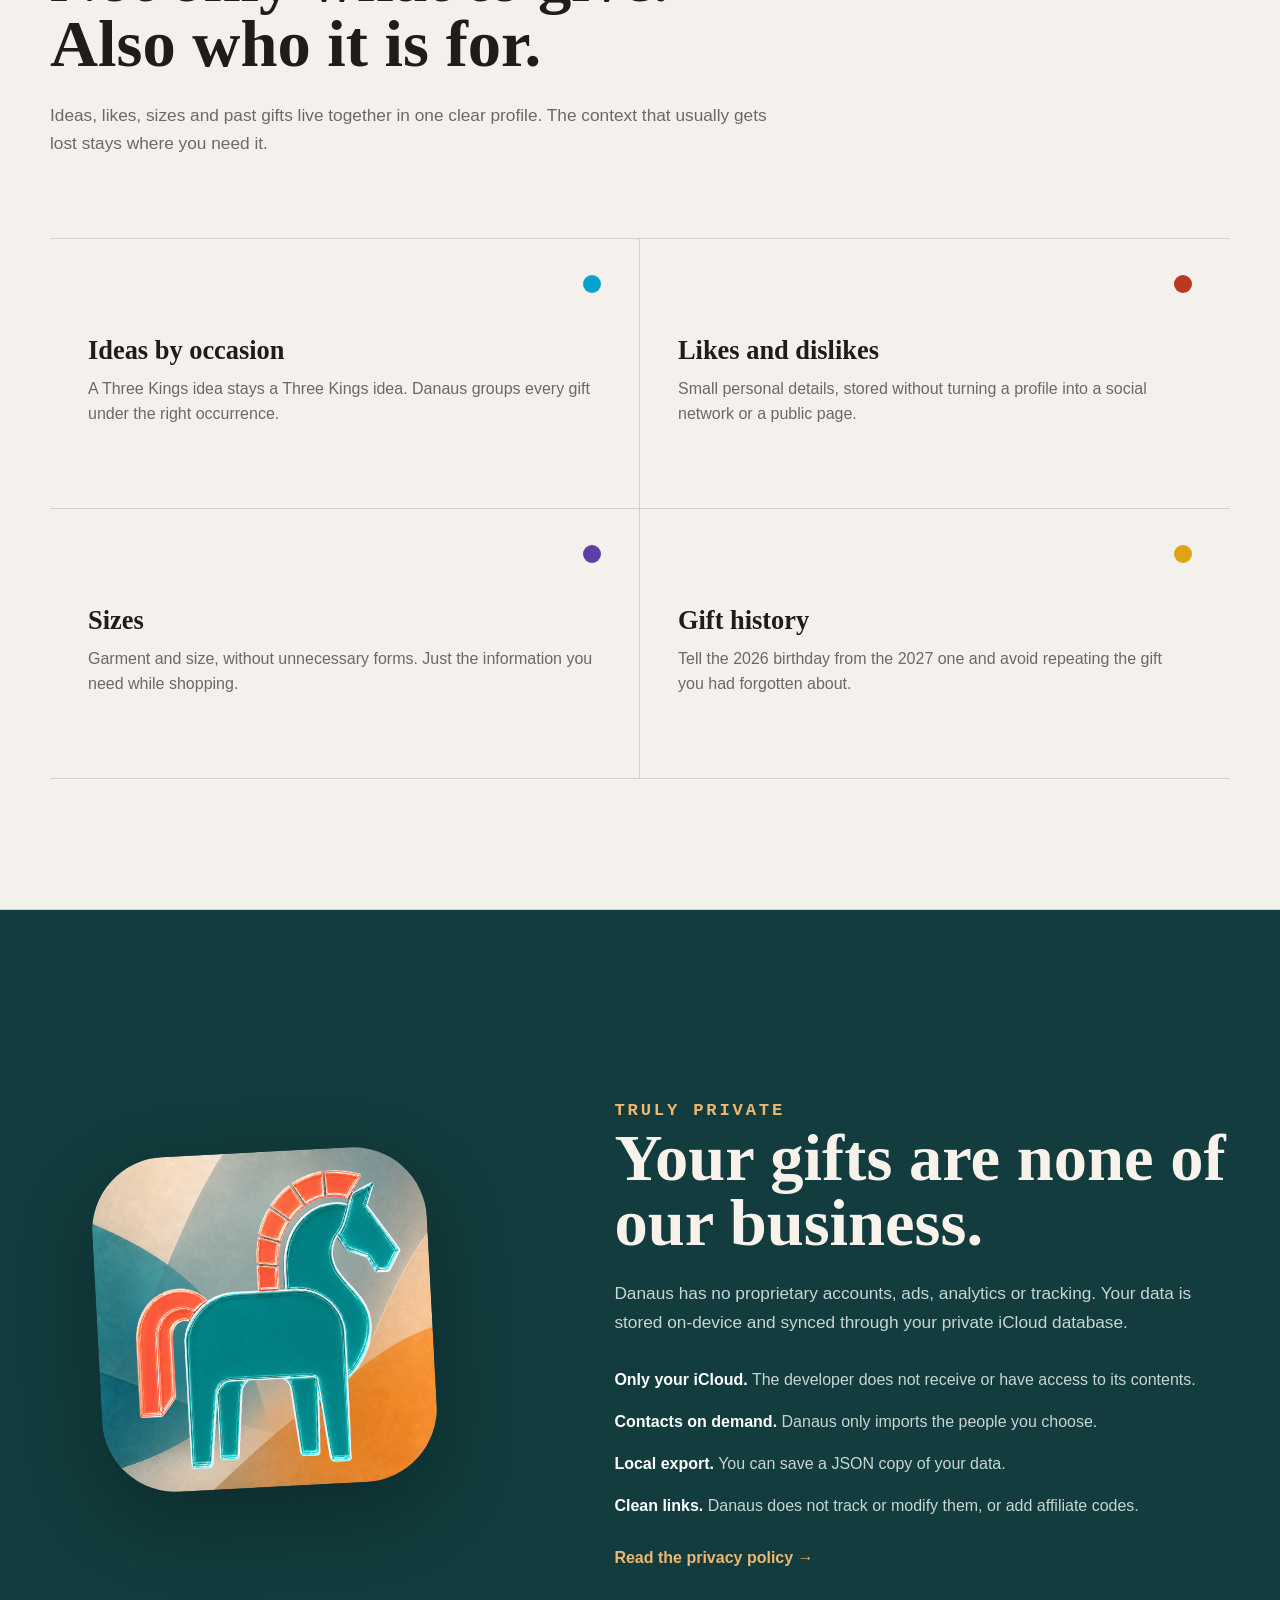
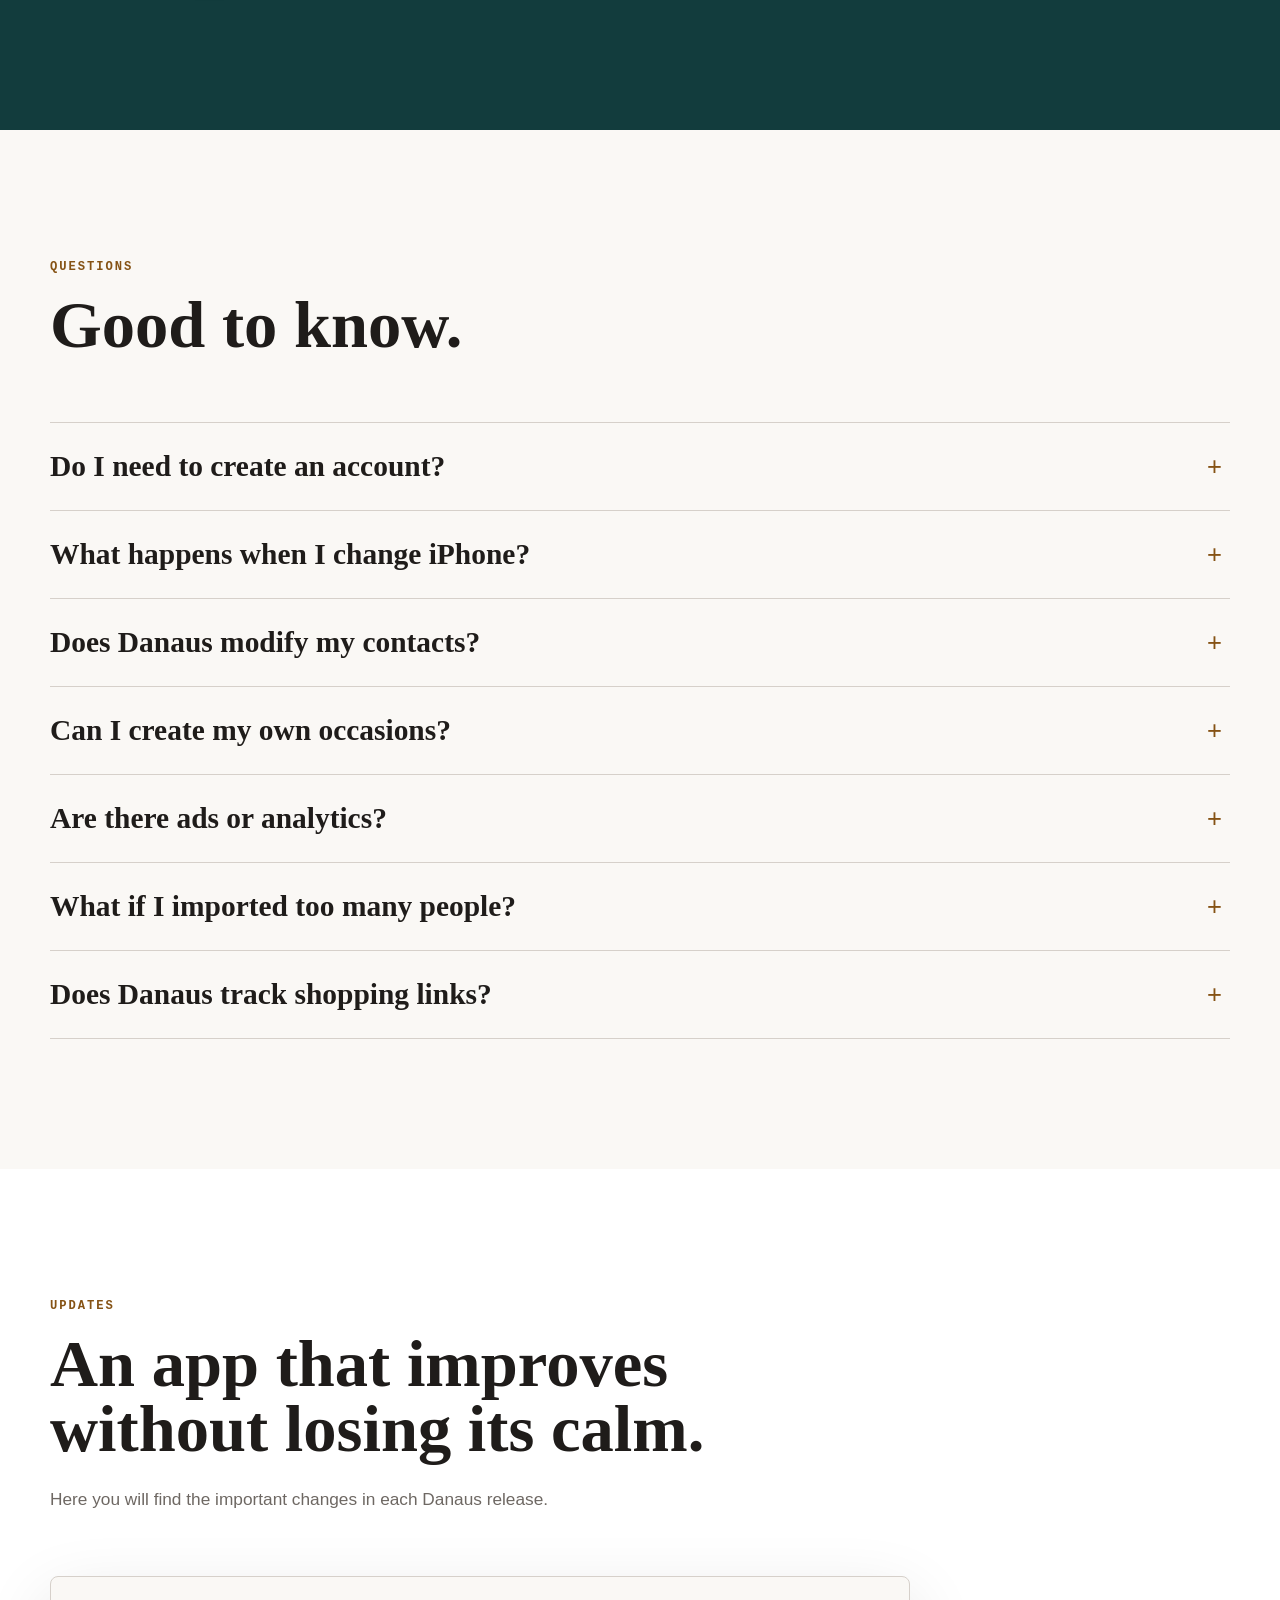
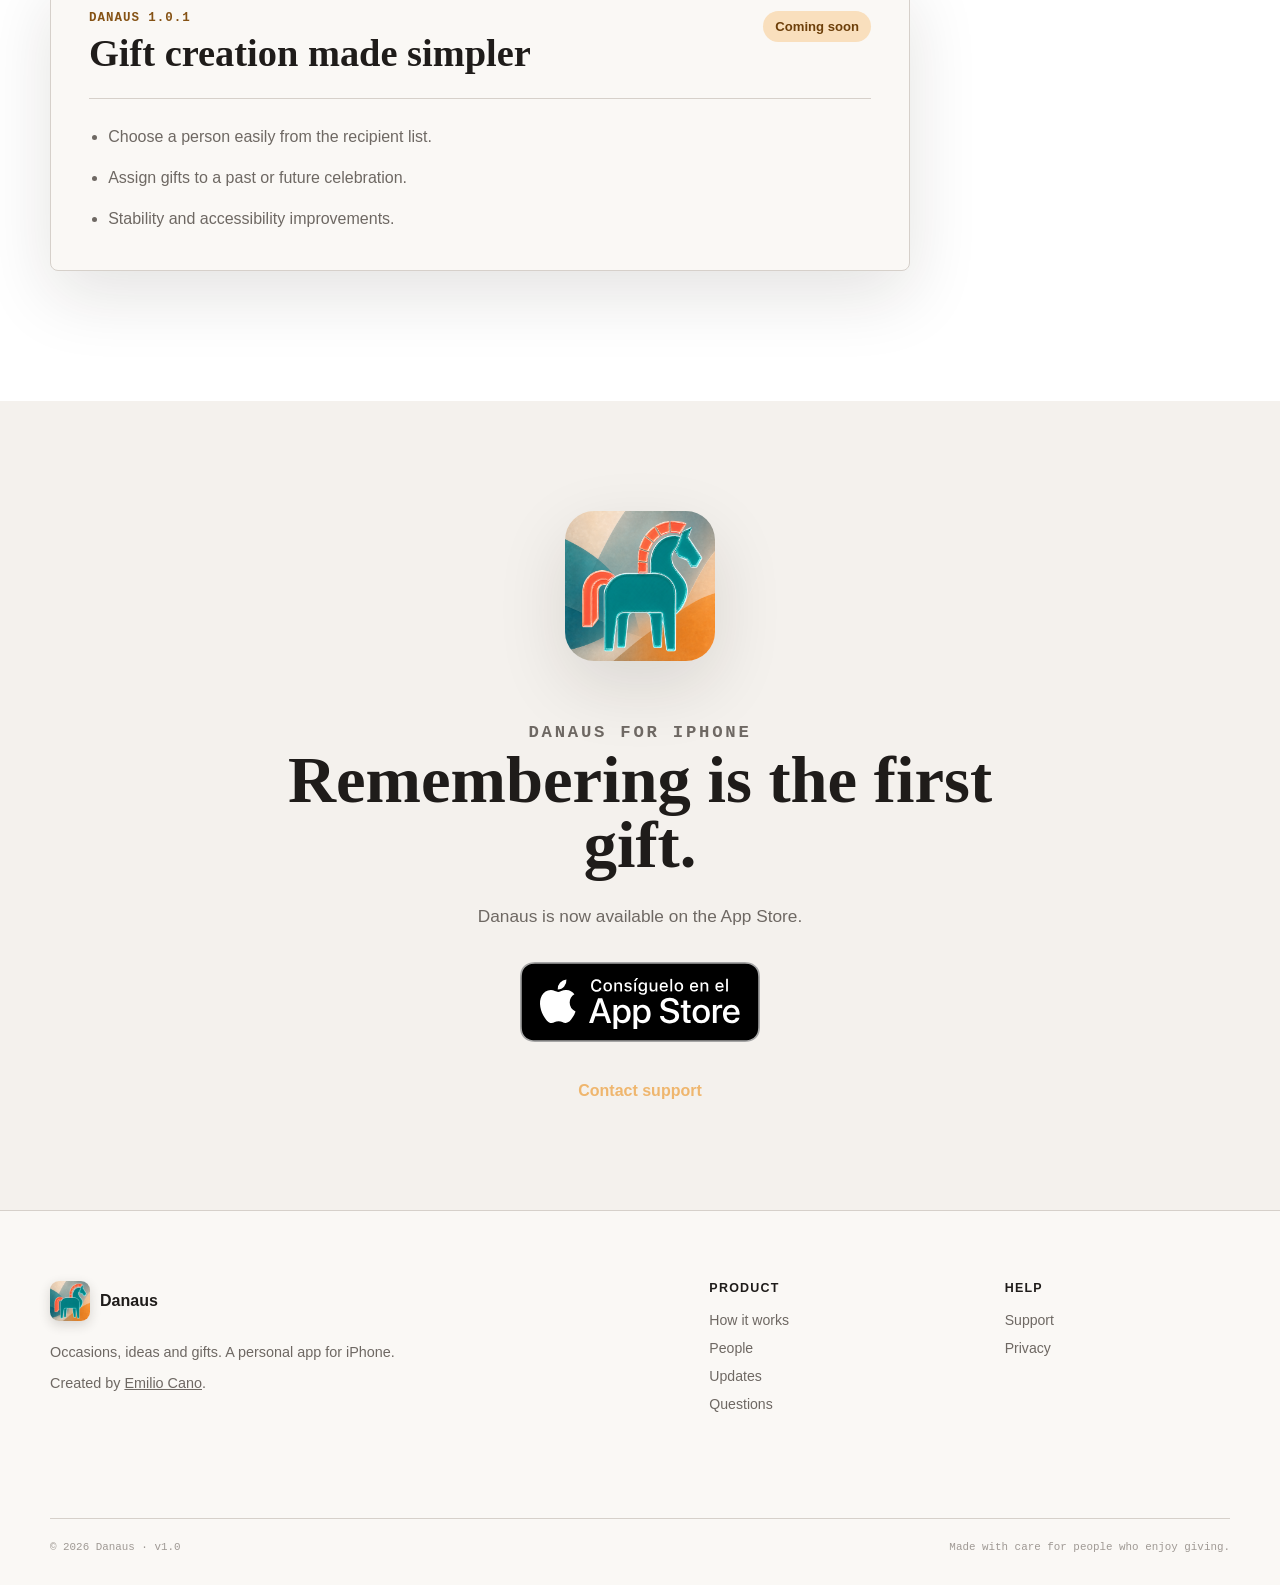
==== commit 56da0e01: "Add release notes section for Danaus 1.0.1" ====
--- a/index.html
+++ b/index.html
@@ -31,6 +31,7 @@
       <a href="#como" data-copy="navHow">Cómo funciona</a>
       <a href="#personas" data-copy="navPeople">Personas</a>
       <a href="#privacidad" data-copy="navPrivacy">Privacidad</a>
+      <a href="#novedades" data-copy="navUpdates">Novedades</a>
       <a href="#preguntas" data-copy="navQuestions">Preguntas</a>
     </div>
 
@@ -217,6 +218,29 @@
       </div>
     </section>
 
+    <section class="section updates-section" id="novedades">
+      <div class="section-heading compact">
+        <p class="eyebrow" data-copy="updatesEyebrow">Novedades</p>
+        <h2 data-copy="updatesTitle">Una app que mejora sin perder su calma.</h2>
+        <p data-copy="updatesLead">Aquí encontrarás los cambios importantes de cada versión de Danaus.</p>
+      </div>
+
+      <article class="release-card" aria-labelledby="release-101-title">
+        <div class="release-card-header">
+          <div>
+            <p class="release-version" data-copy="releaseVersion">Danaus 1.0.1</p>
+            <h3 id="release-101-title" data-copy="releaseTitle">Creación de regalos más sencilla</h3>
+          </div>
+          <span class="release-status" data-copy="releaseStatus">Próximamente</span>
+        </div>
+        <ul class="release-list">
+          <li data-copy="releaseOne">Elige fácilmente a una persona desde el listado de destinatarios.</li>
+          <li data-copy="releaseTwo">Asigna regalos a una celebración pasada o futura.</li>
+          <li data-copy="releaseThree">Mejoras de estabilidad y accesibilidad.</li>
+        </ul>
+      </article>
+    </section>
+
     <section class="closing-section" id="disponibilidad">
       <div class="closing-icon">
         <picture>
@@ -250,6 +274,7 @@
       <h3 data-copy="footerProduct">Producto</h3>
       <a href="#como" data-copy="navHow">Cómo funciona</a>
       <a href="#personas" data-copy="navPeople">Personas</a>
+      <a href="#novedades" data-copy="navUpdates">Novedades</a>
       <a href="#preguntas" data-copy="navQuestions">Preguntas</a>
     </div>
     <div class="footer-links">
--- a/styles.css
+++ b/styles.css
@@ -760,6 +760,69 @@
   line-height: 1.65;
 }
 
+.updates-section {
+  background: var(--surface);
+}
+
+.release-card {
+  max-width: 860px;
+  margin-top: 62px;
+  padding: 34px 38px 38px;
+  border: 1px solid var(--line);
+  border-radius: 8px;
+  background: var(--surface-elevated);
+  box-shadow: var(--shadow);
+}
+
+.release-card-header {
+  display: flex;
+  align-items: flex-start;
+  justify-content: space-between;
+  gap: 28px;
+  padding-bottom: 24px;
+  border-bottom: 1px solid var(--line);
+}
+
+.release-version {
+  margin: 0 0 8px;
+  color: var(--accent);
+  font-family: var(--mono);
+  font-size: 0.78rem;
+  font-weight: 700;
+  letter-spacing: 0.08em;
+  text-transform: uppercase;
+}
+
+.release-card h3 {
+  margin: 0;
+  font-family: var(--serif);
+  font-size: clamp(1.8rem, 3vw, 2.6rem);
+  line-height: 1.08;
+}
+
+.release-status {
+  flex: 0 0 auto;
+  padding: 8px 12px;
+  border-radius: 999px;
+  background: var(--accent-fill);
+  color: var(--accent-strong);
+  font-size: 0.82rem;
+  font-weight: 700;
+}
+
+.release-list {
+  display: grid;
+  gap: 16px;
+  margin: 26px 0 0;
+  padding-left: 1.2rem;
+  color: var(--muted);
+  line-height: 1.55;
+}
+
+html[data-theme="dark"] .updates-section {
+  background: var(--surface-elevated);
+}
+
 .closing-section {
   min-height: 780px;
   display: flex;
@@ -1096,6 +1159,16 @@
     min-height: 680px;
   }
 
+  .release-card {
+    margin-top: 48px;
+    padding: 26px 24px 28px;
+  }
+
+  .release-card-header {
+    flex-direction: column;
+    gap: 14px;
+  }
+
   .site-footer {
     grid-template-columns: 1fr 1fr;
     gap: 44px 24px;
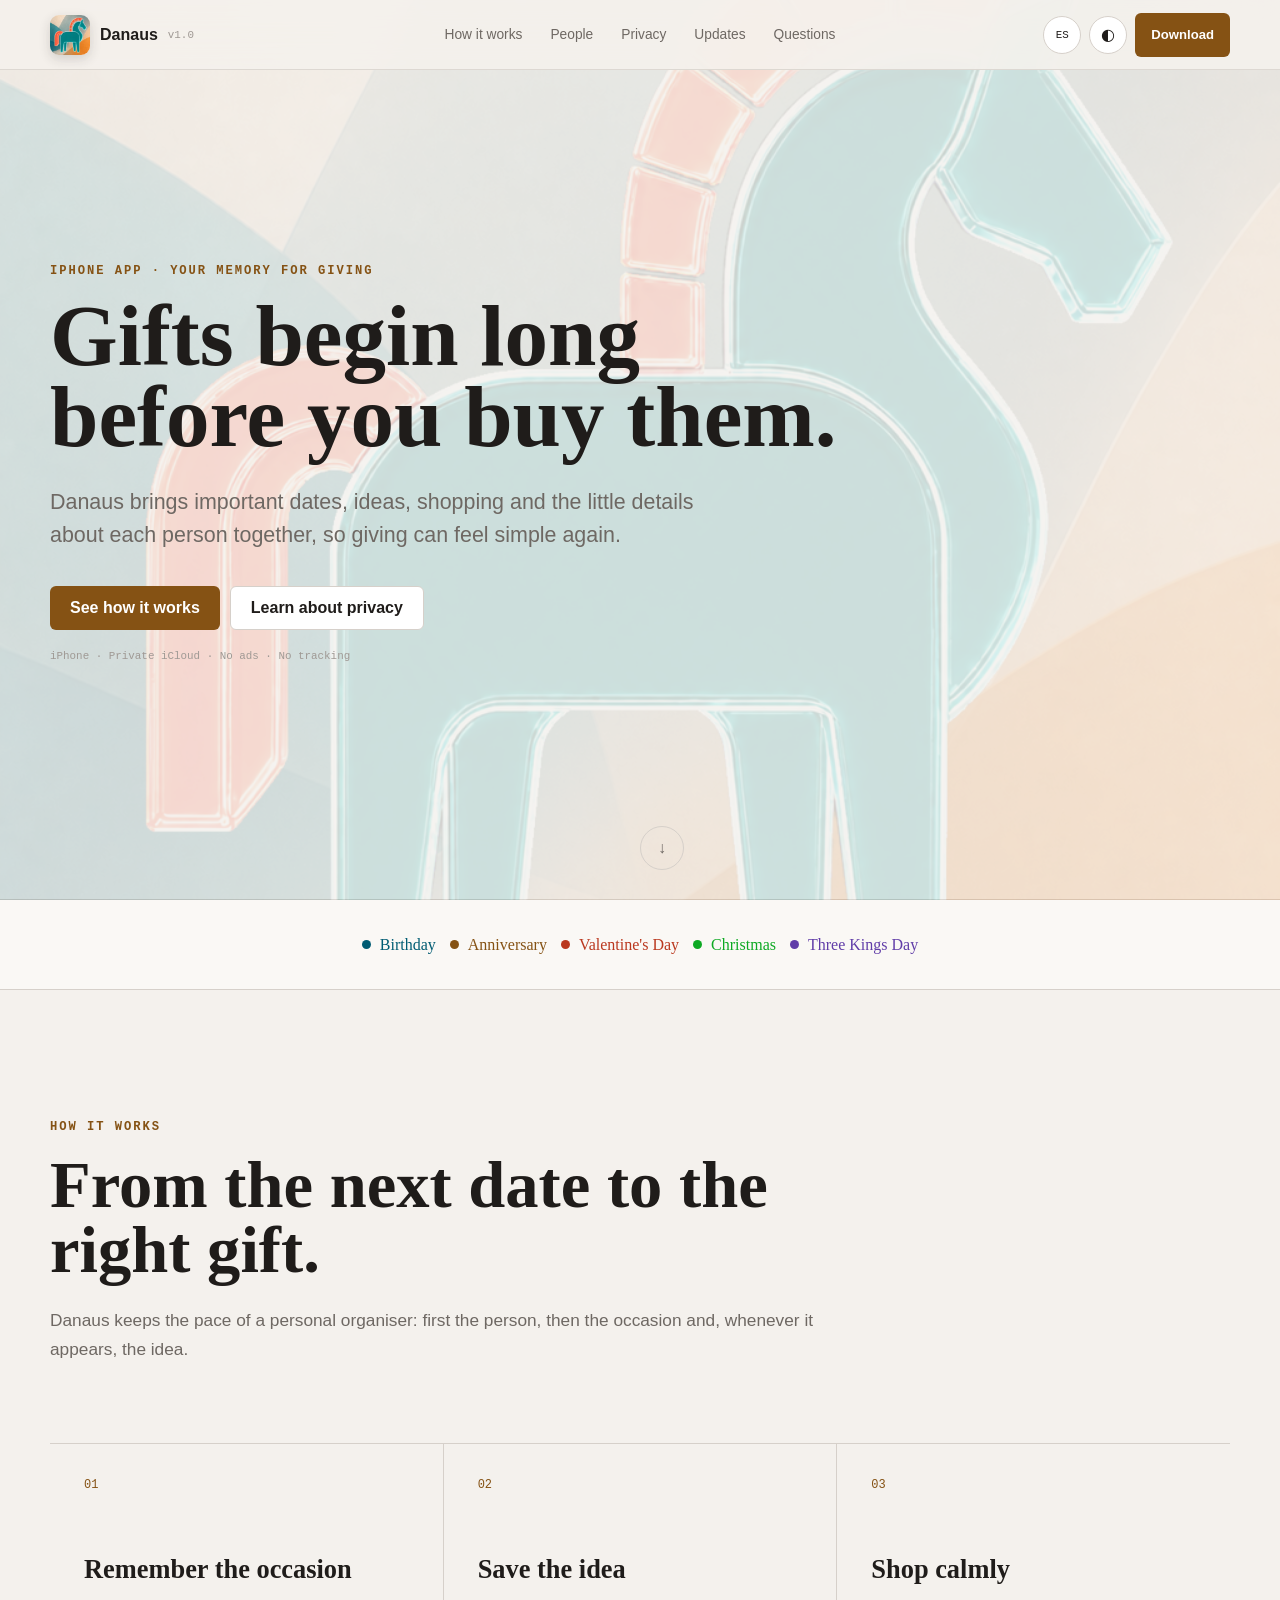
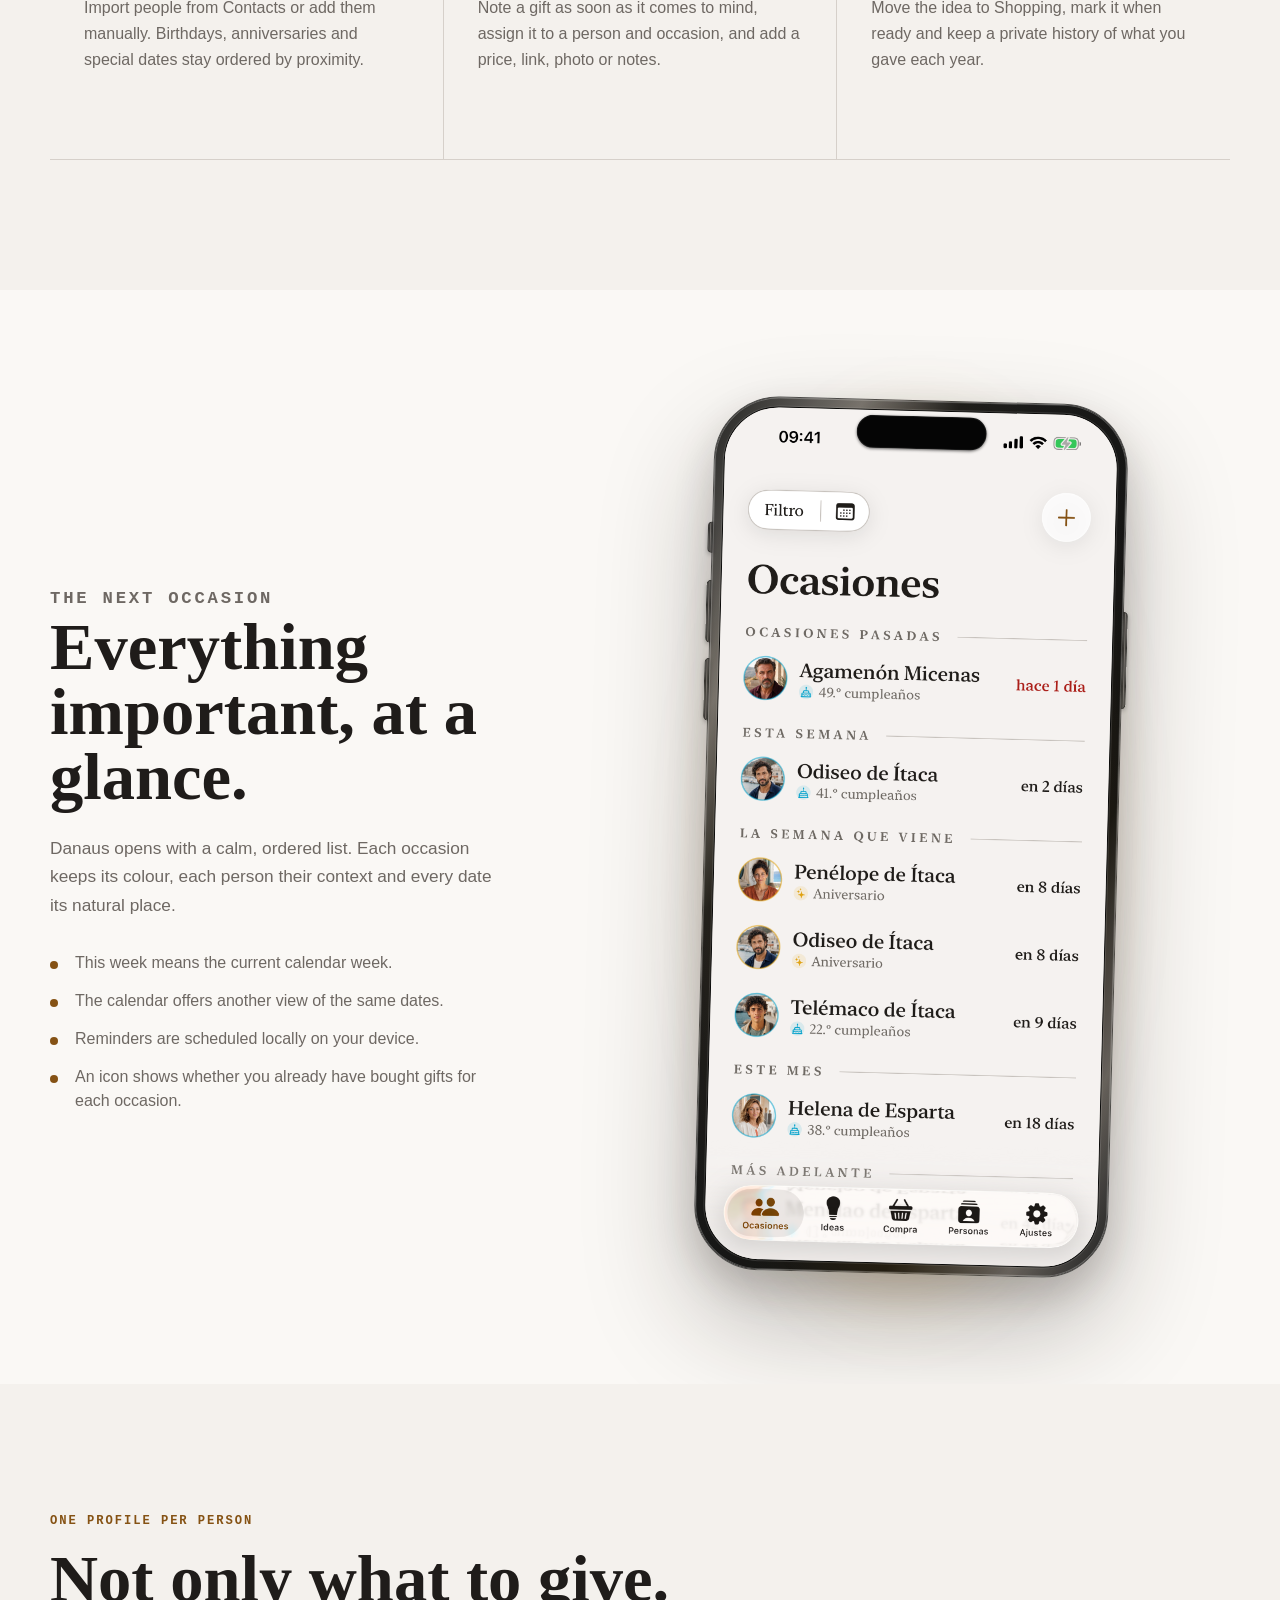
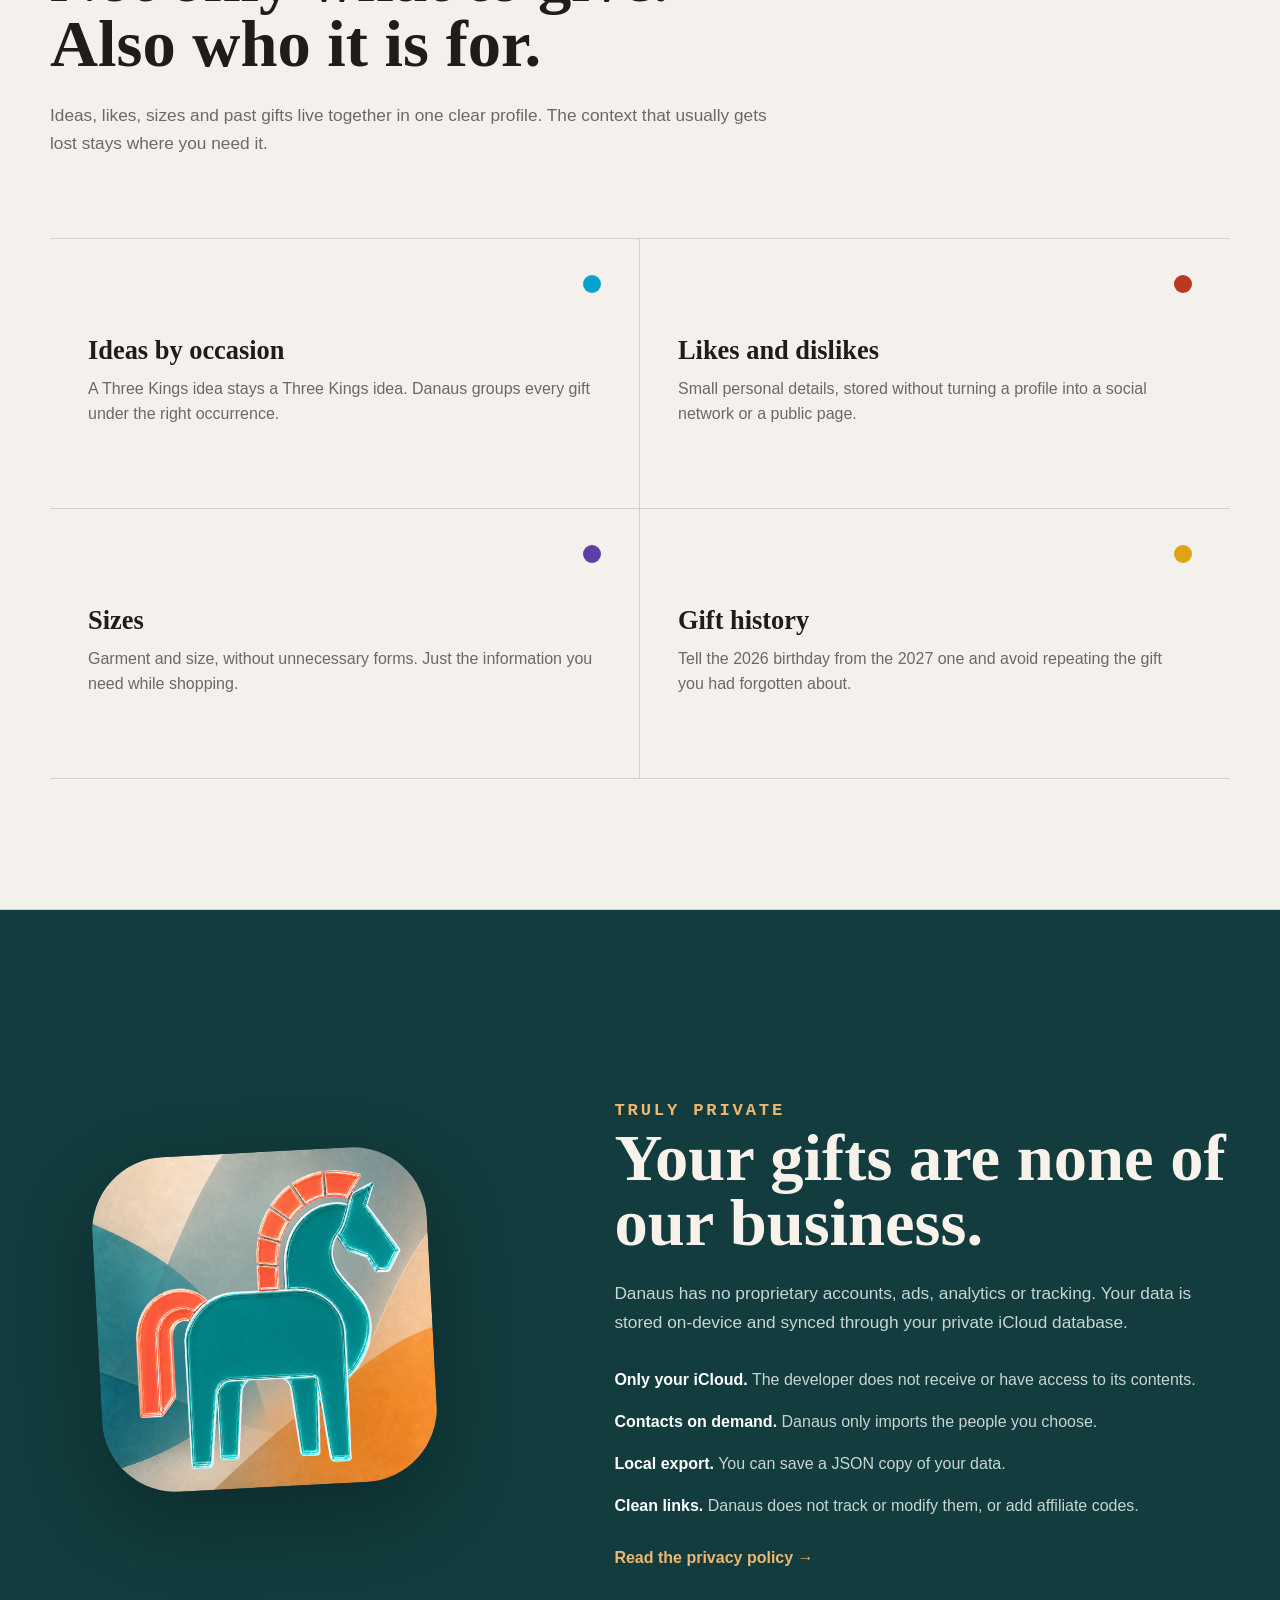
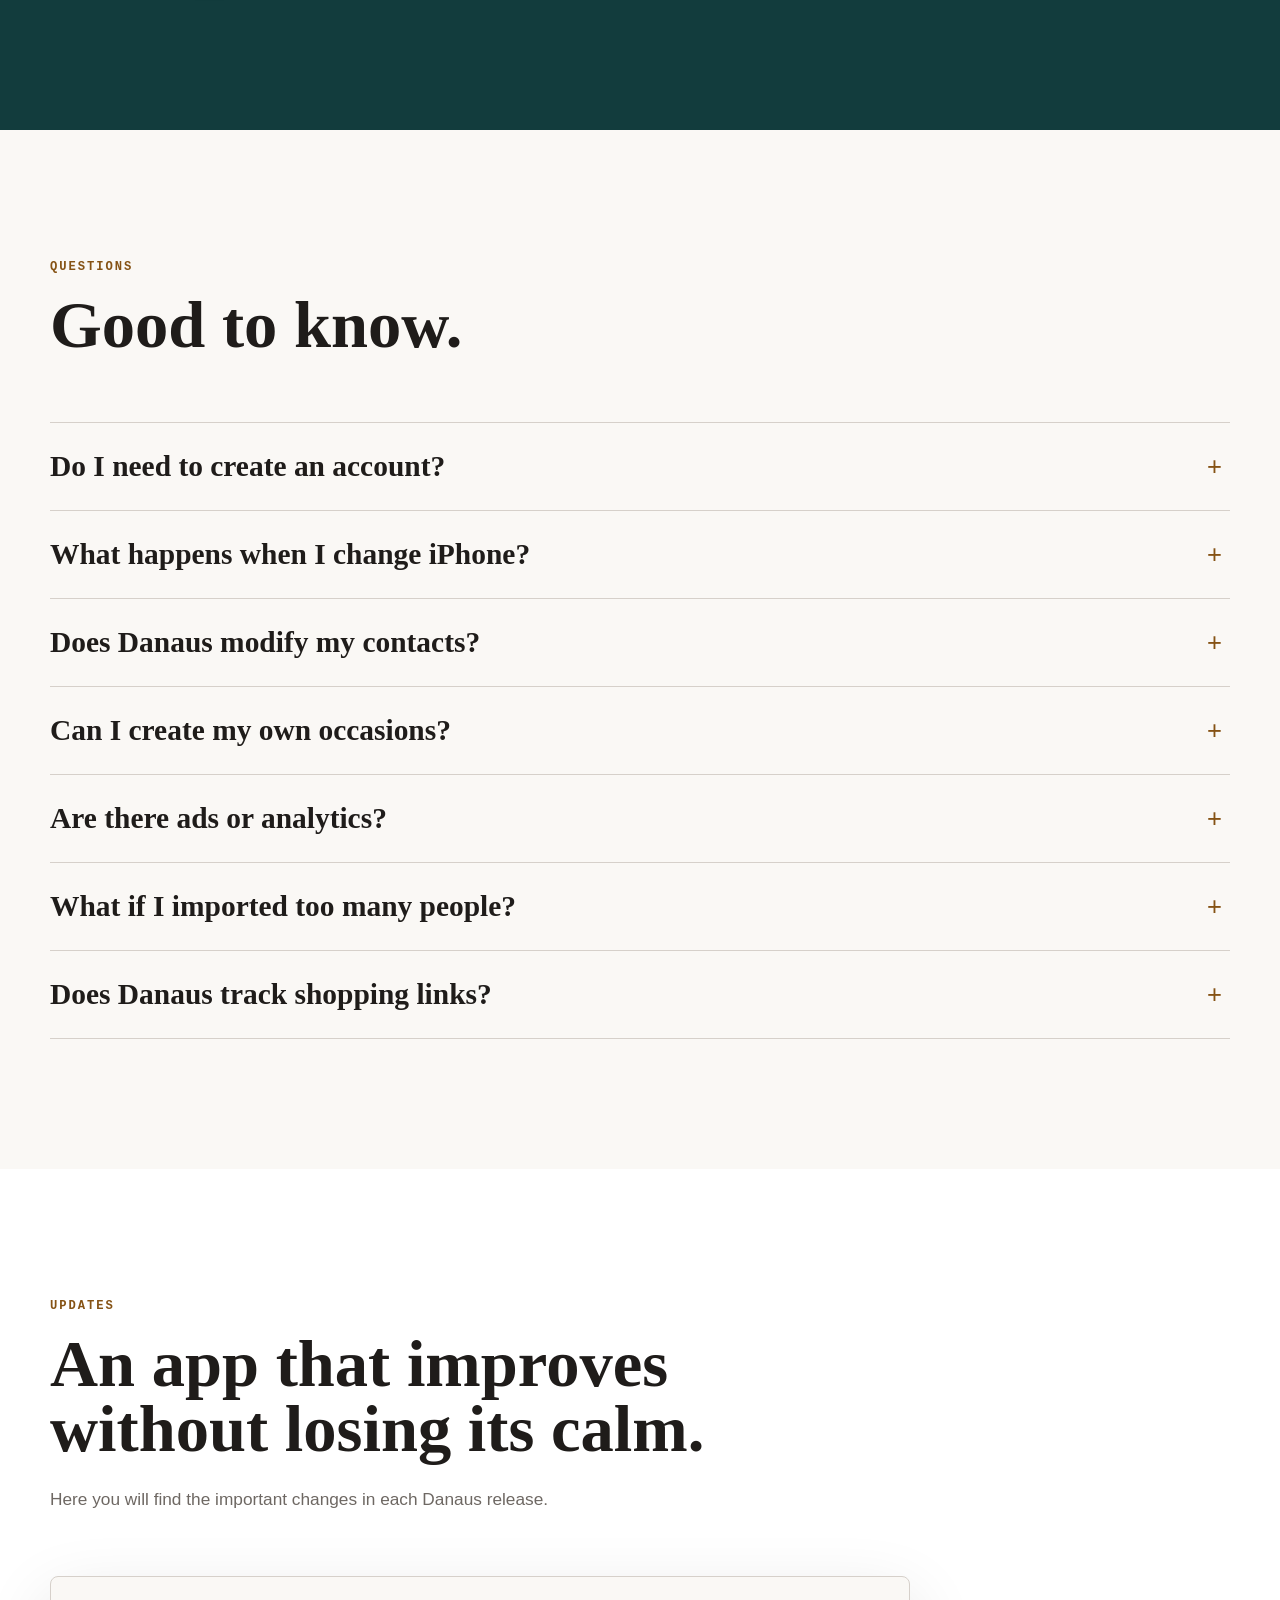
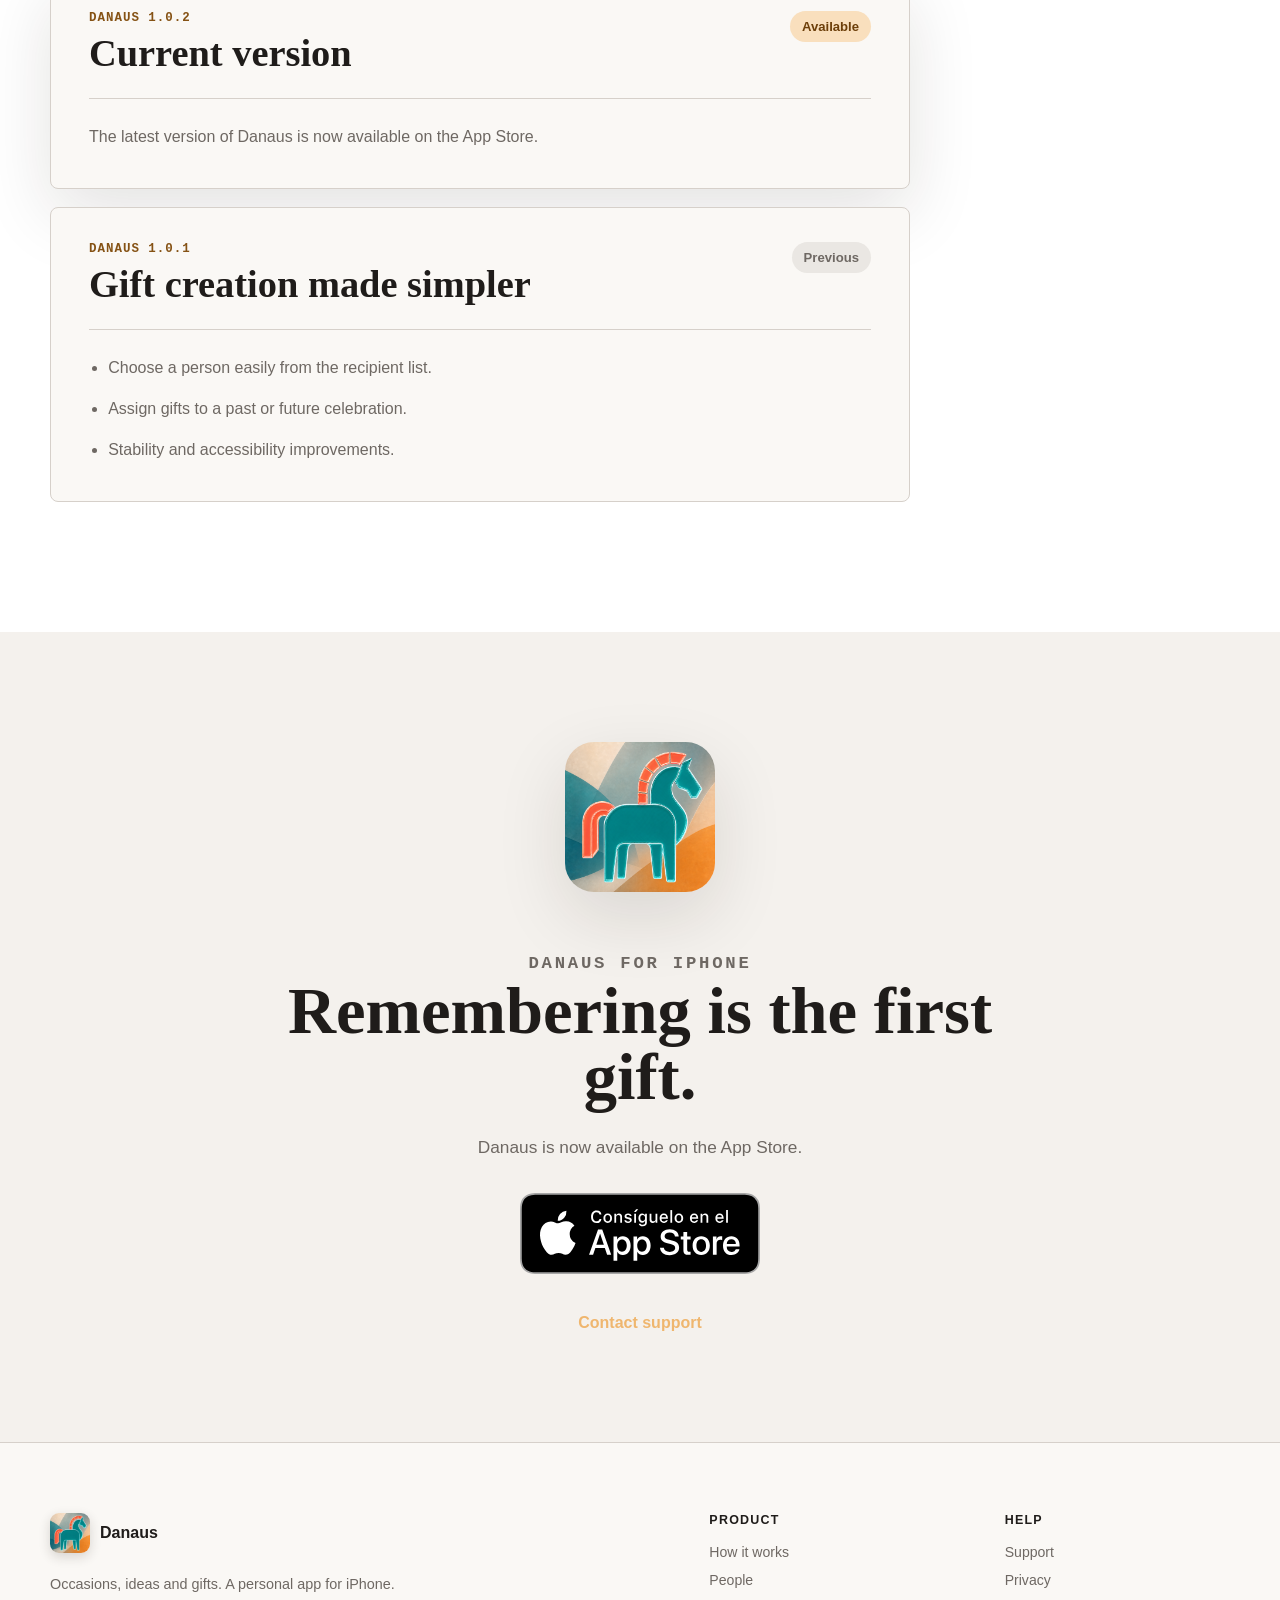
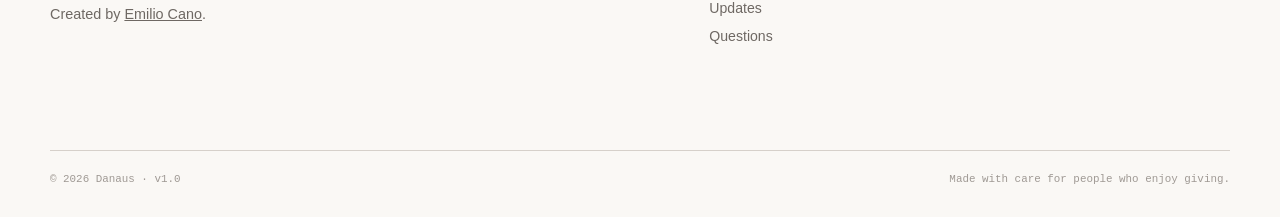
==== commit 9e70334f: "Reflect Danaus 1.0.2 release on website" ====
--- a/index.html
+++ b/index.html
@@ -225,13 +225,24 @@
         <p data-copy="updatesLead">Aquí encontrarás los cambios importantes de cada versión de Danaus.</p>
       </div>
 
+      <article class="release-card release-card-current" aria-labelledby="release-102-title">
+        <div class="release-card-header">
+          <div>
+            <p class="release-version" data-copy="currentReleaseVersion">Danaus 1.0.2</p>
+            <h3 id="release-102-title" data-copy="currentReleaseTitle">Versión actual</h3>
+          </div>
+          <span class="release-status" data-copy="currentReleaseStatus">Disponible</span>
+        </div>
+        <p class="release-current-copy" data-copy="currentReleaseCopy">La versión más reciente de Danaus ya está disponible en la App Store.</p>
+      </article>
+
       <article class="release-card" aria-labelledby="release-101-title">
         <div class="release-card-header">
           <div>
-            <p class="release-version" data-copy="releaseVersion">Danaus 1.0.1</p>
+            <p class="release-version" data-copy="previousReleaseVersion">Danaus 1.0.1</p>
             <h3 id="release-101-title" data-copy="releaseTitle">Creación de regalos más sencilla</h3>
           </div>
-          <span class="release-status" data-copy="releaseStatus">Próximamente</span>
+          <span class="release-status release-status-previous" data-copy="previousReleaseStatus">Anterior</span>
         </div>
         <ul class="release-list">
           <li data-copy="releaseOne">Elige fácilmente a una persona desde el listado de destinatarios.</li>
--- a/styles.css
+++ b/styles.css
@@ -774,6 +774,17 @@
   box-shadow: var(--shadow);
 }
 
+.release-card + .release-card {
+  margin-top: 18px;
+  box-shadow: none;
+}
+
+.release-current-copy {
+  margin: 26px 0 0;
+  color: var(--muted);
+  line-height: 1.55;
+}
+
 .release-card-header {
   display: flex;
   align-items: flex-start;
@@ -808,6 +819,11 @@
   color: var(--accent-strong);
   font-size: 0.82rem;
   font-weight: 700;
+}
+
+.release-status-previous {
+  background: var(--surface-muted);
+  color: var(--muted);
 }
 
 .release-list {
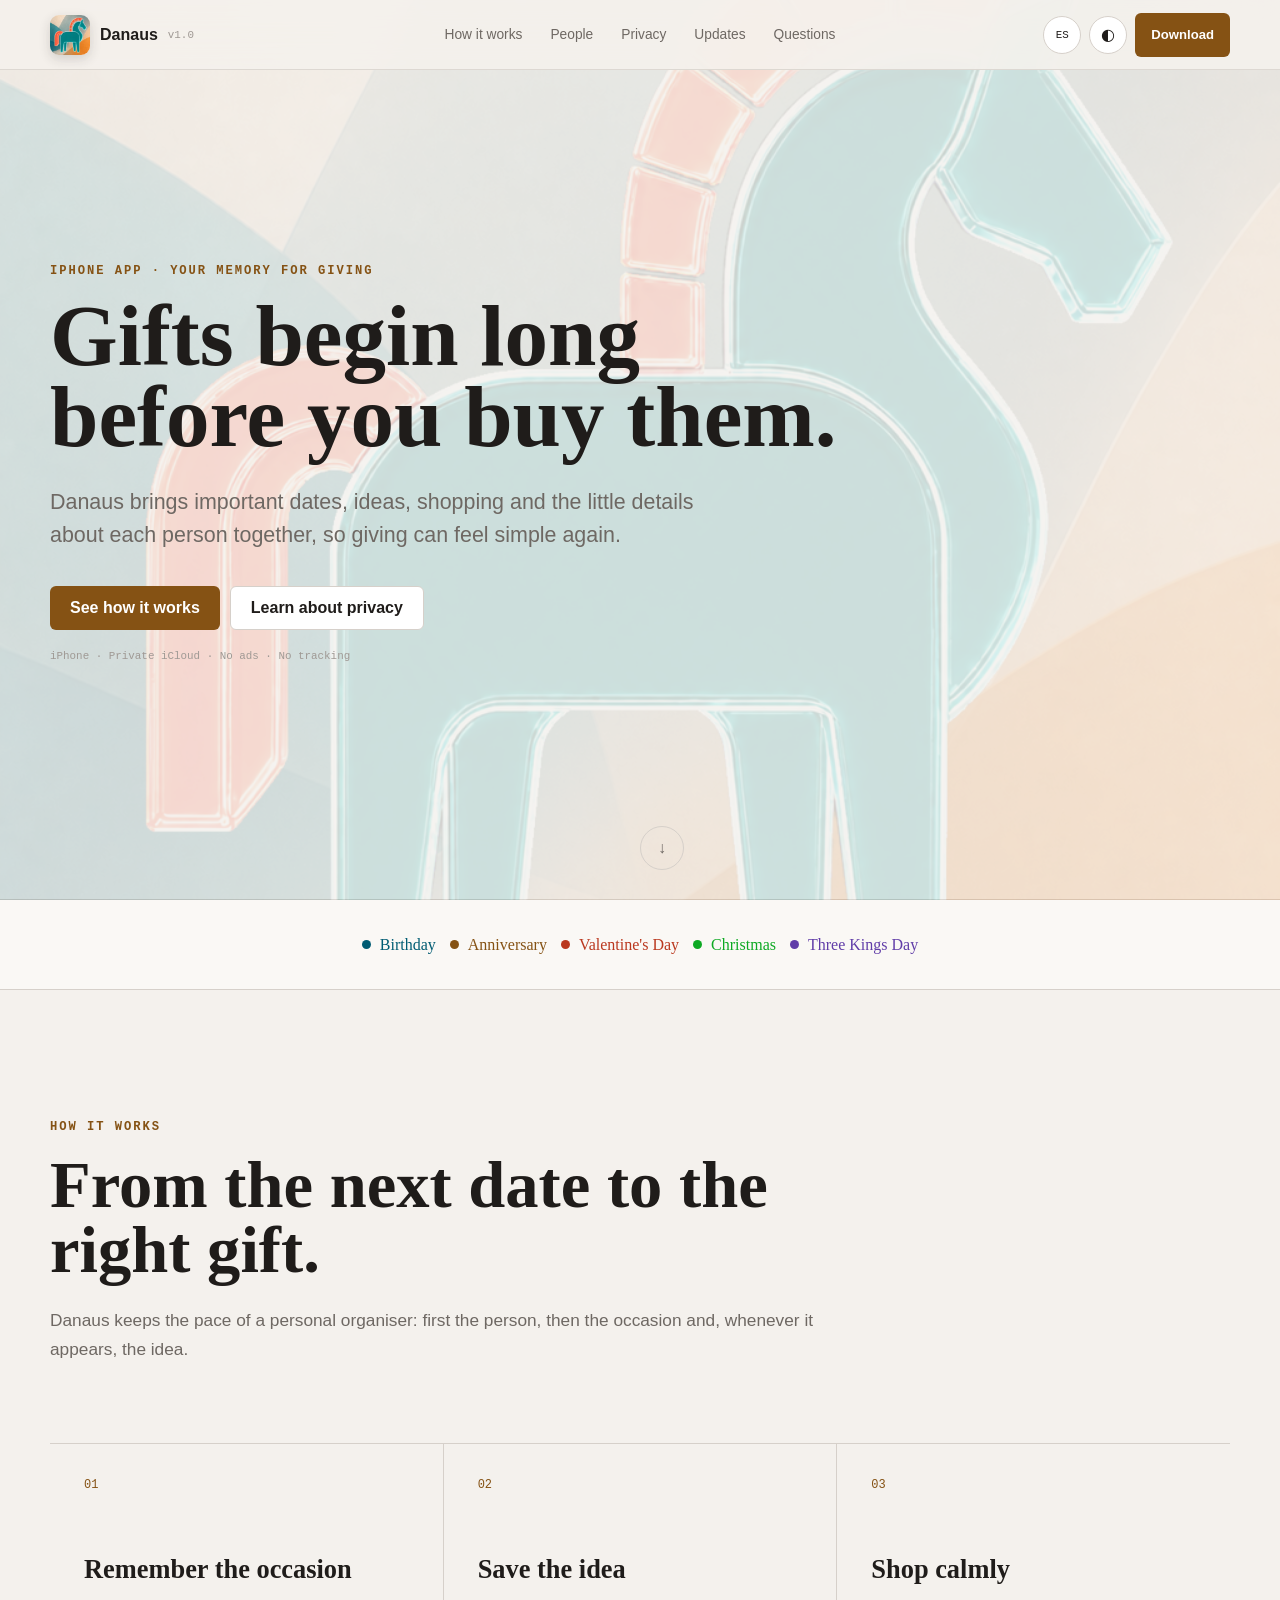
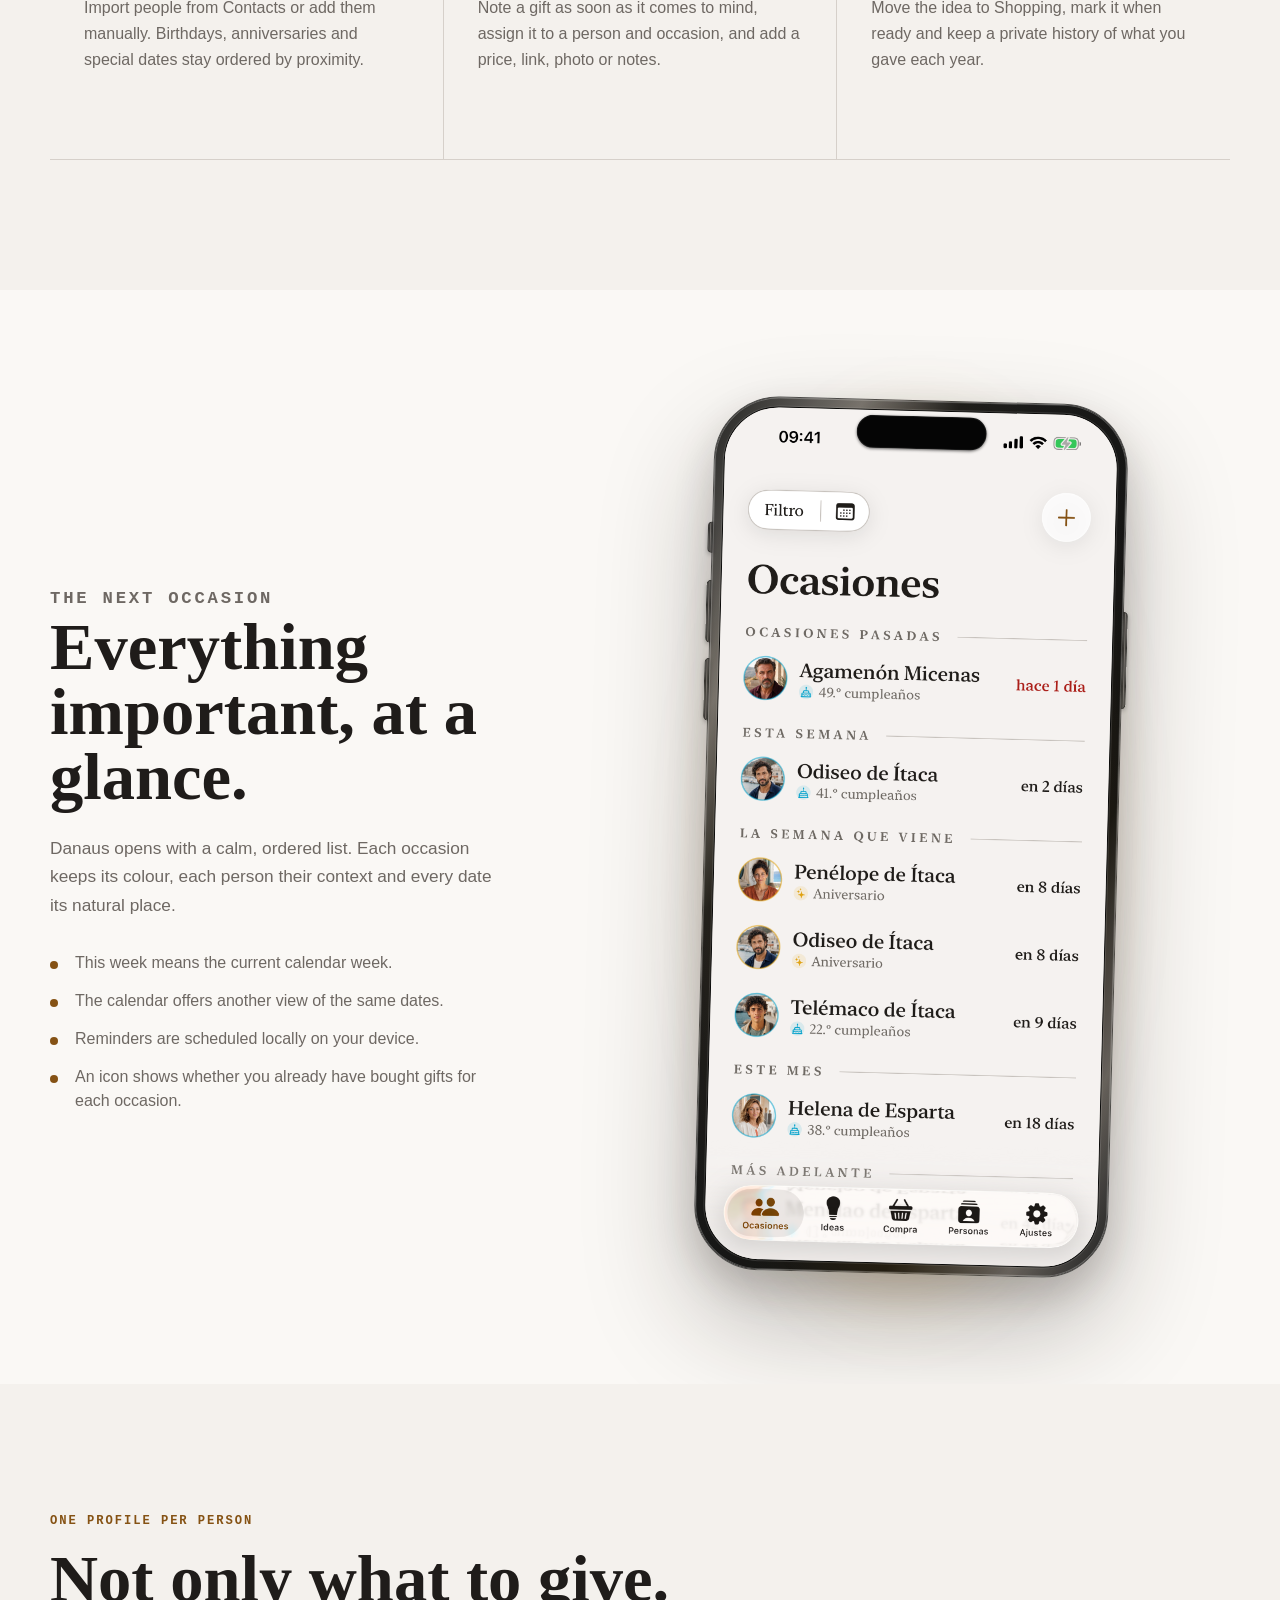
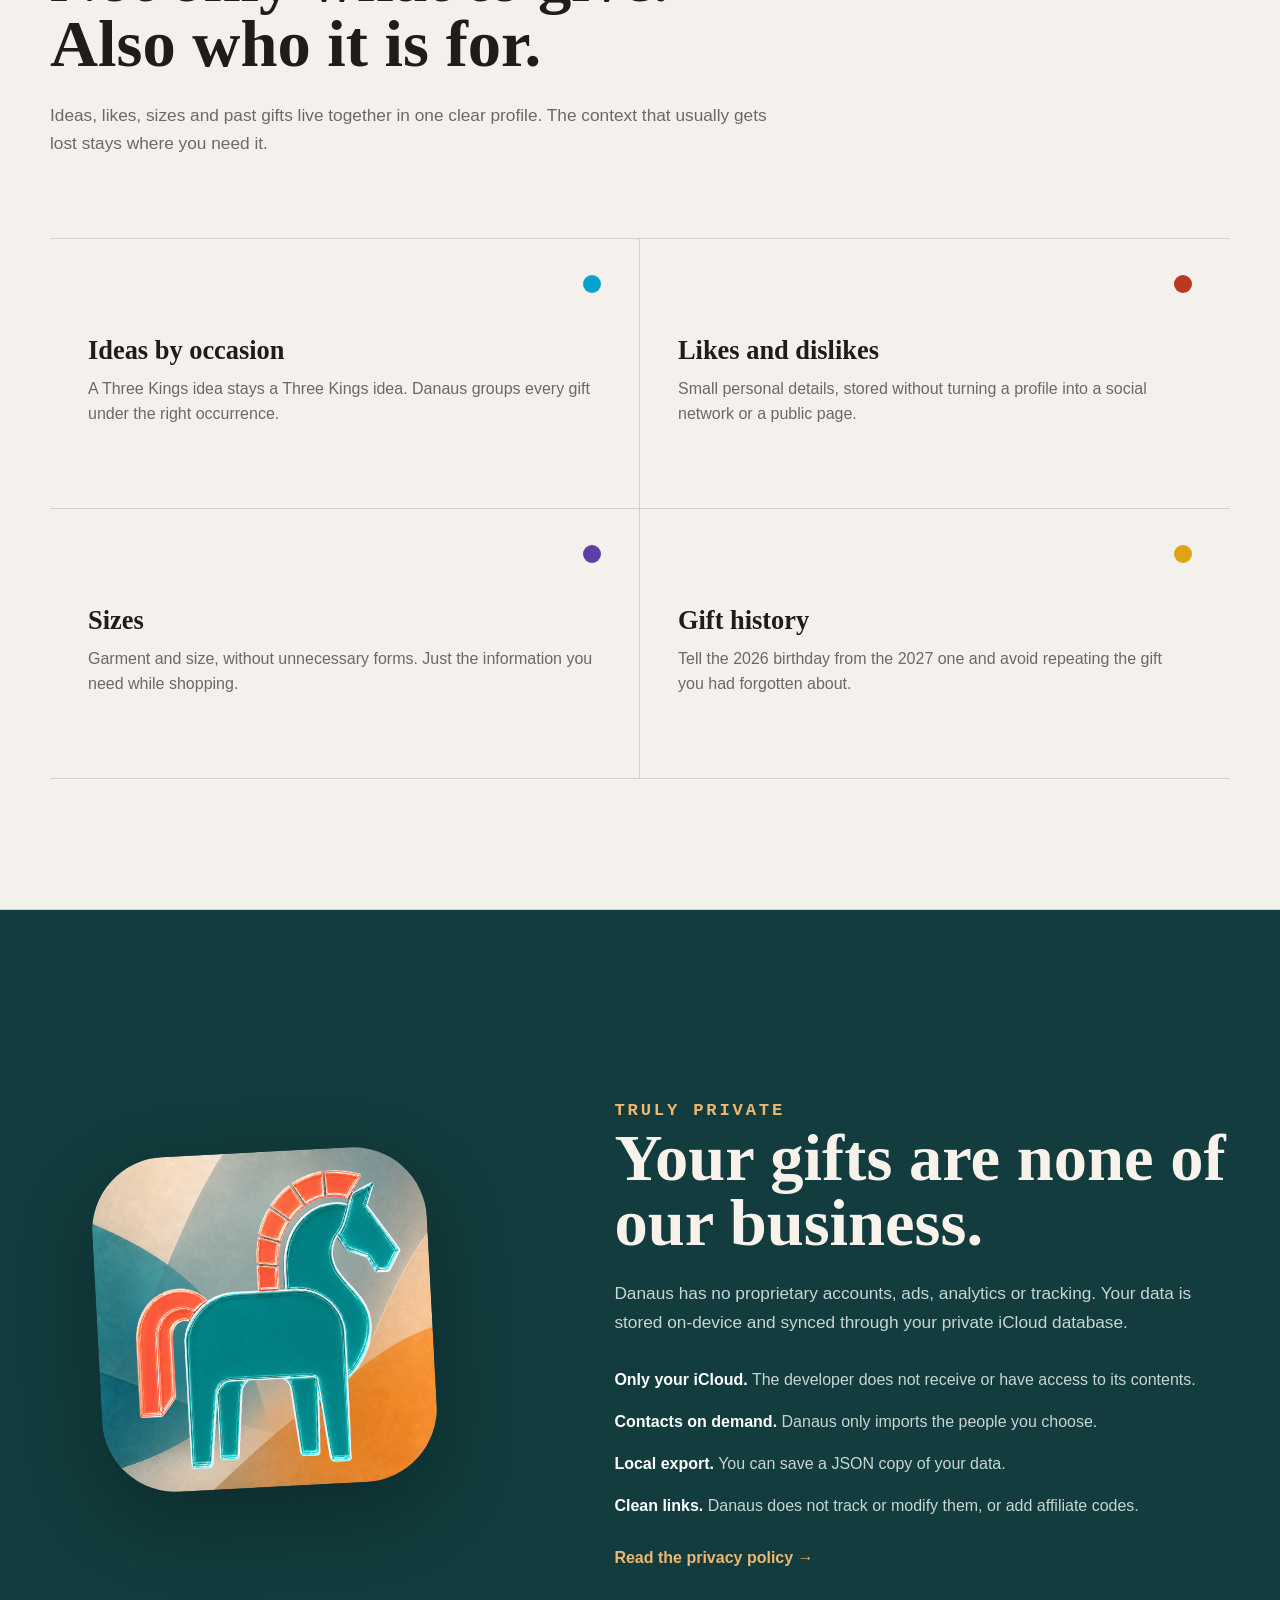
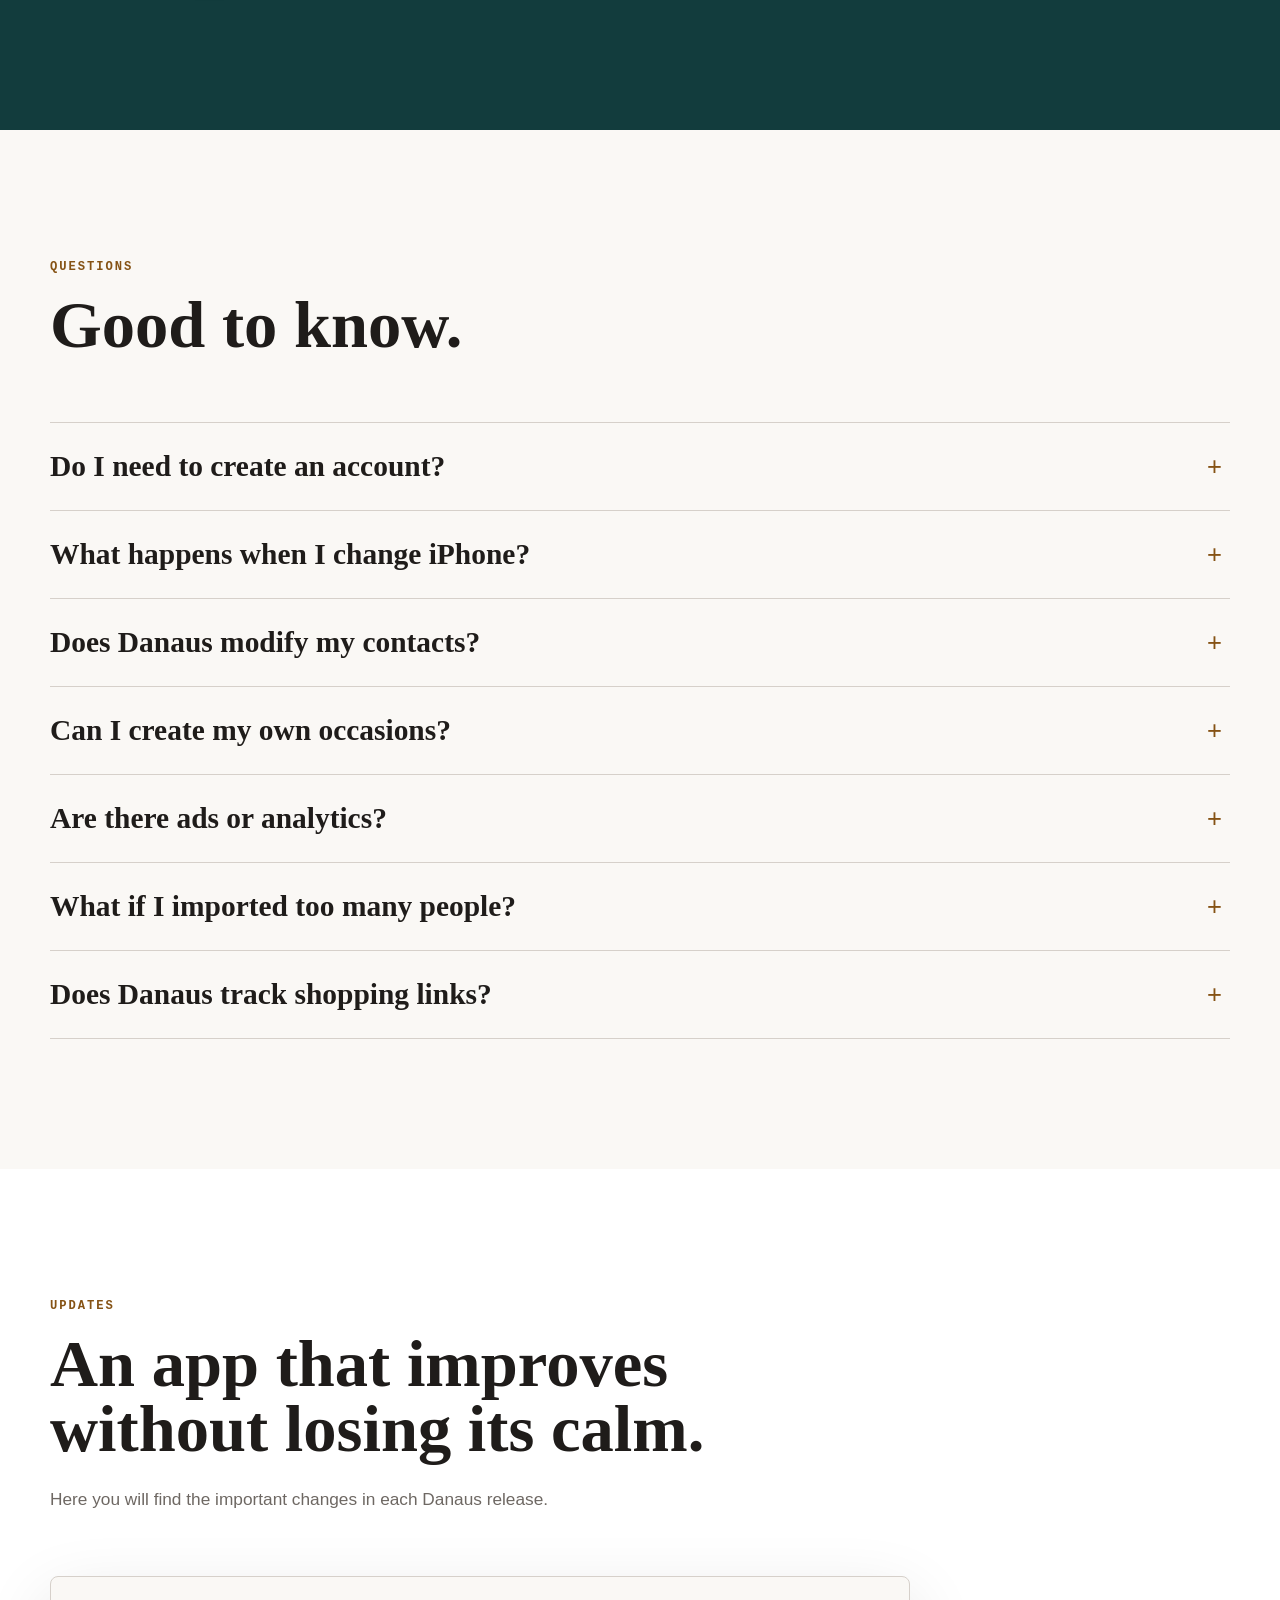
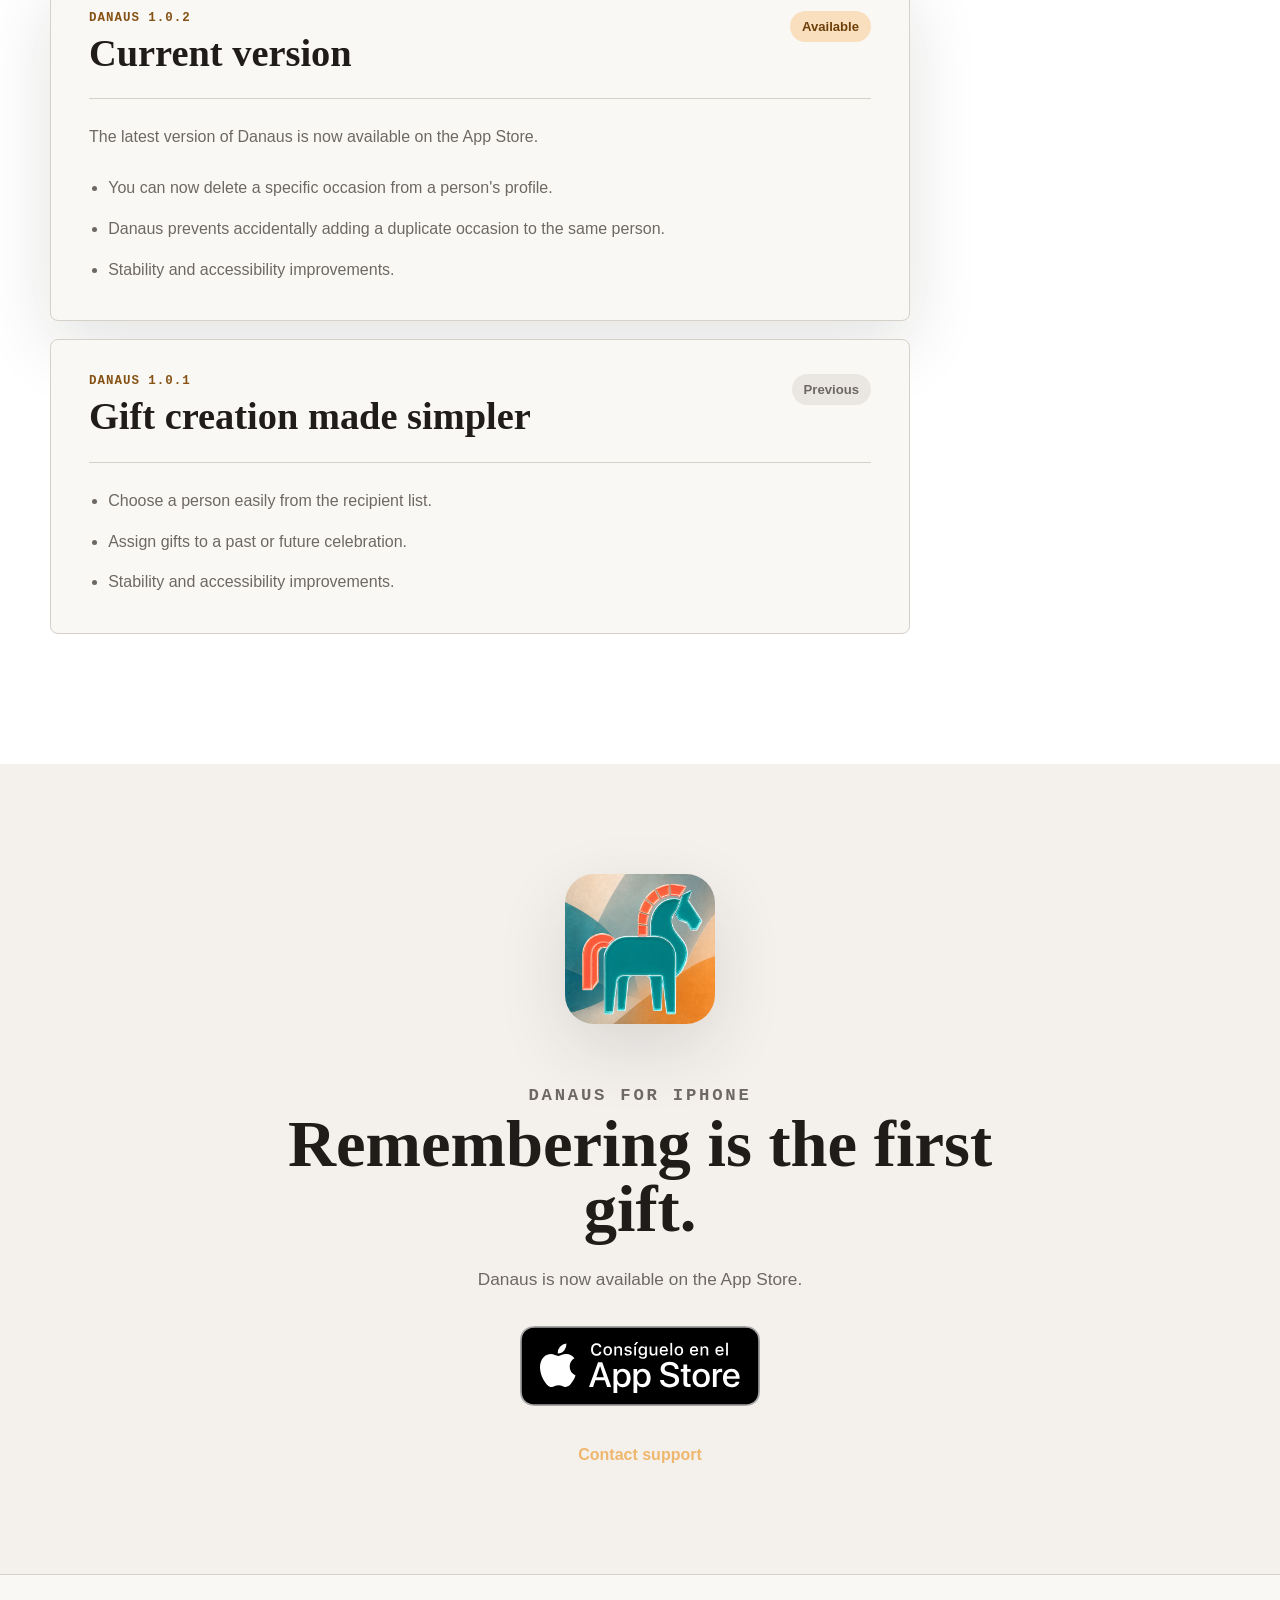
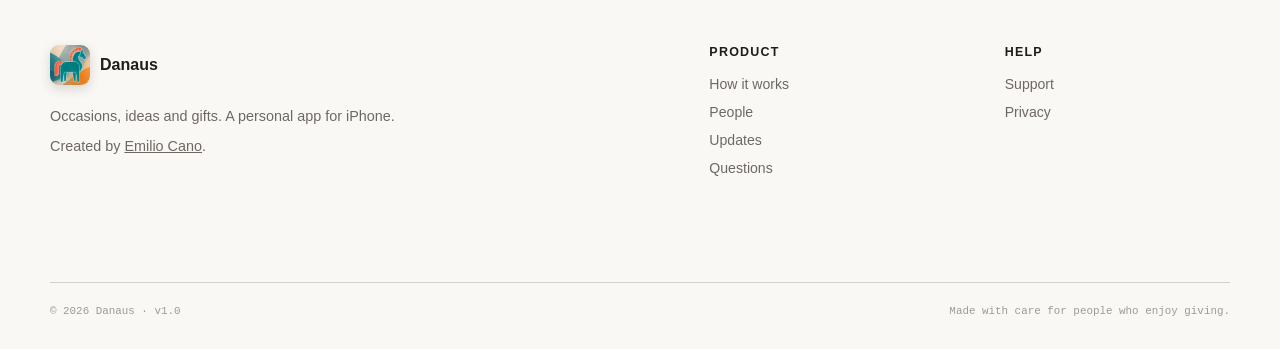
==== commit 11f8d82b: "Add Danaus 1.0.2 release notes" ====
--- a/index.html
+++ b/index.html
@@ -234,6 +234,11 @@
           <span class="release-status" data-copy="currentReleaseStatus">Disponible</span>
         </div>
         <p class="release-current-copy" data-copy="currentReleaseCopy">La versión más reciente de Danaus ya está disponible en la App Store.</p>
+        <ul class="release-list">
+          <li data-copy="release102One">Ya puedes eliminar una ocasión concreta desde la ficha de una persona.</li>
+          <li data-copy="release102Two">Danaus evita añadir por error una ocasión duplicada a la misma persona.</li>
+          <li data-copy="release102Three">Mejoras de estabilidad y accesibilidad.</li>
+        </ul>
       </article>
 
       <article class="release-card" aria-labelledby="release-101-title">
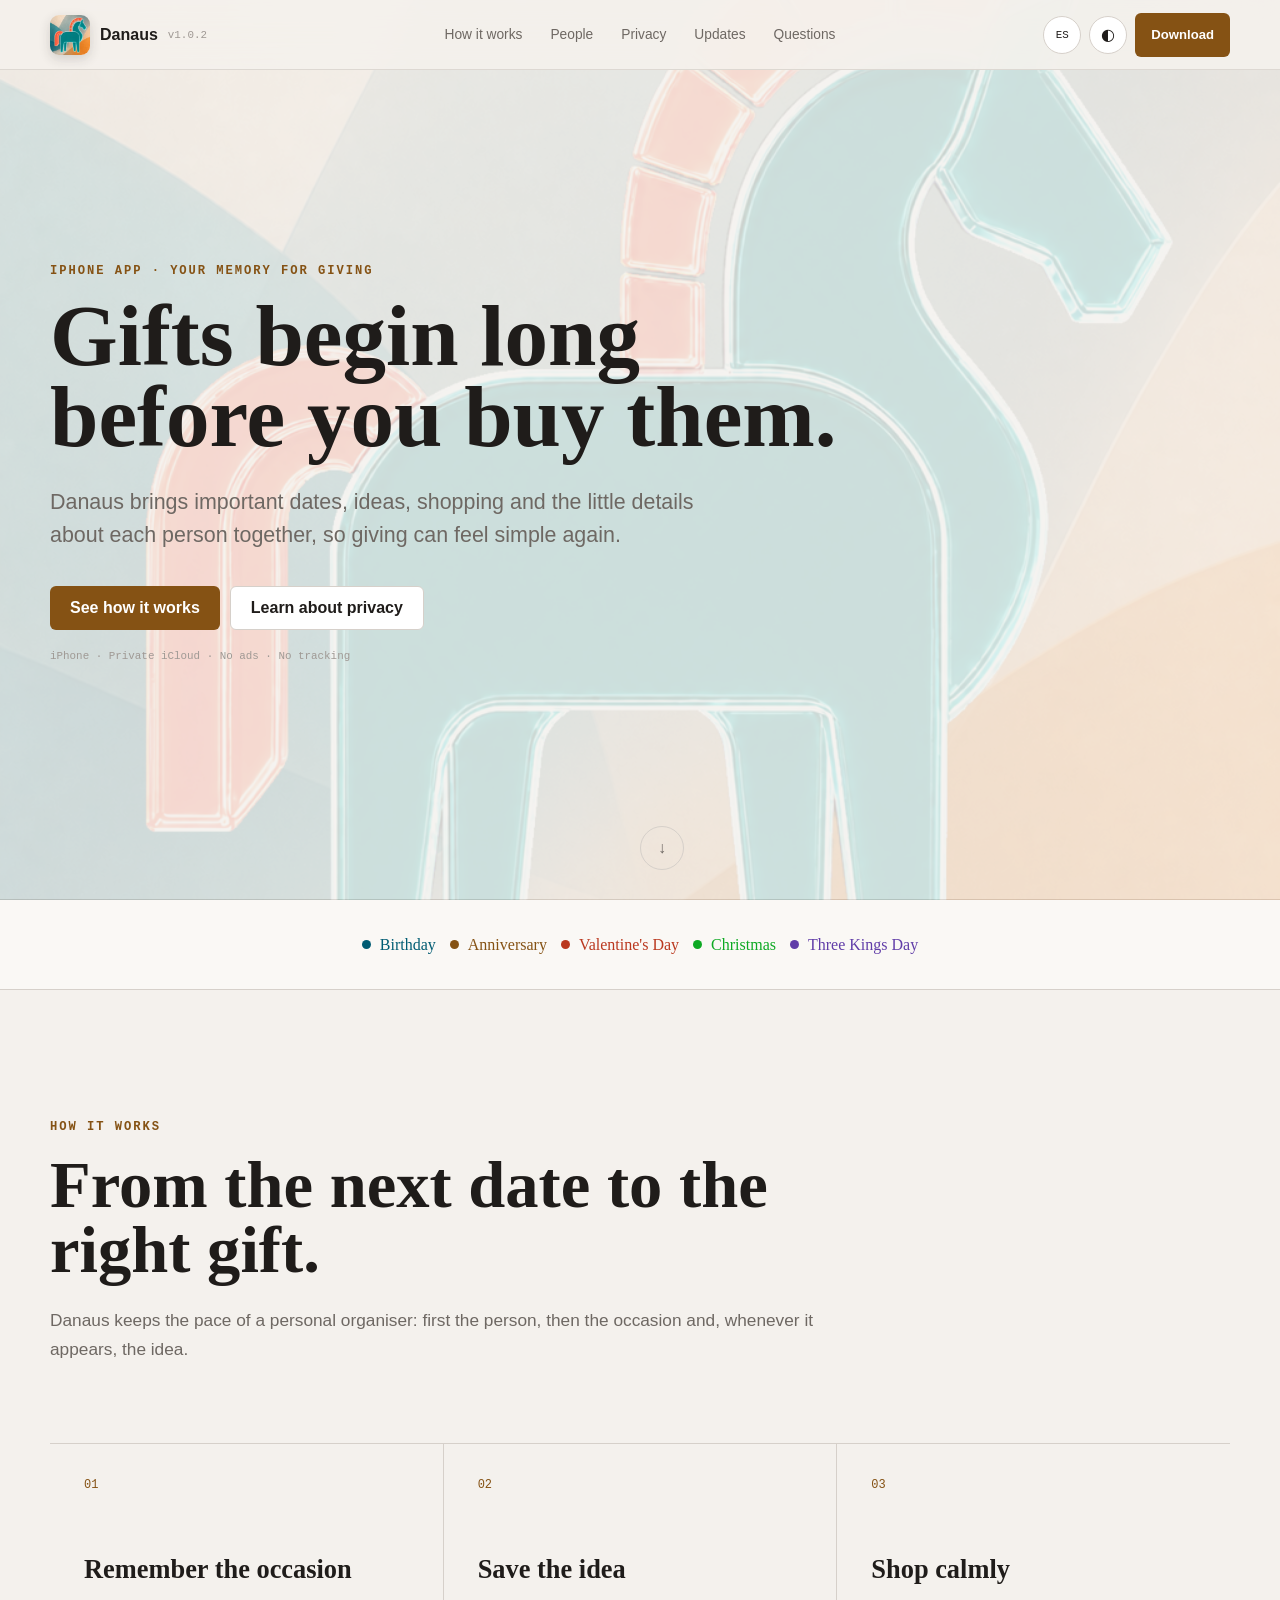
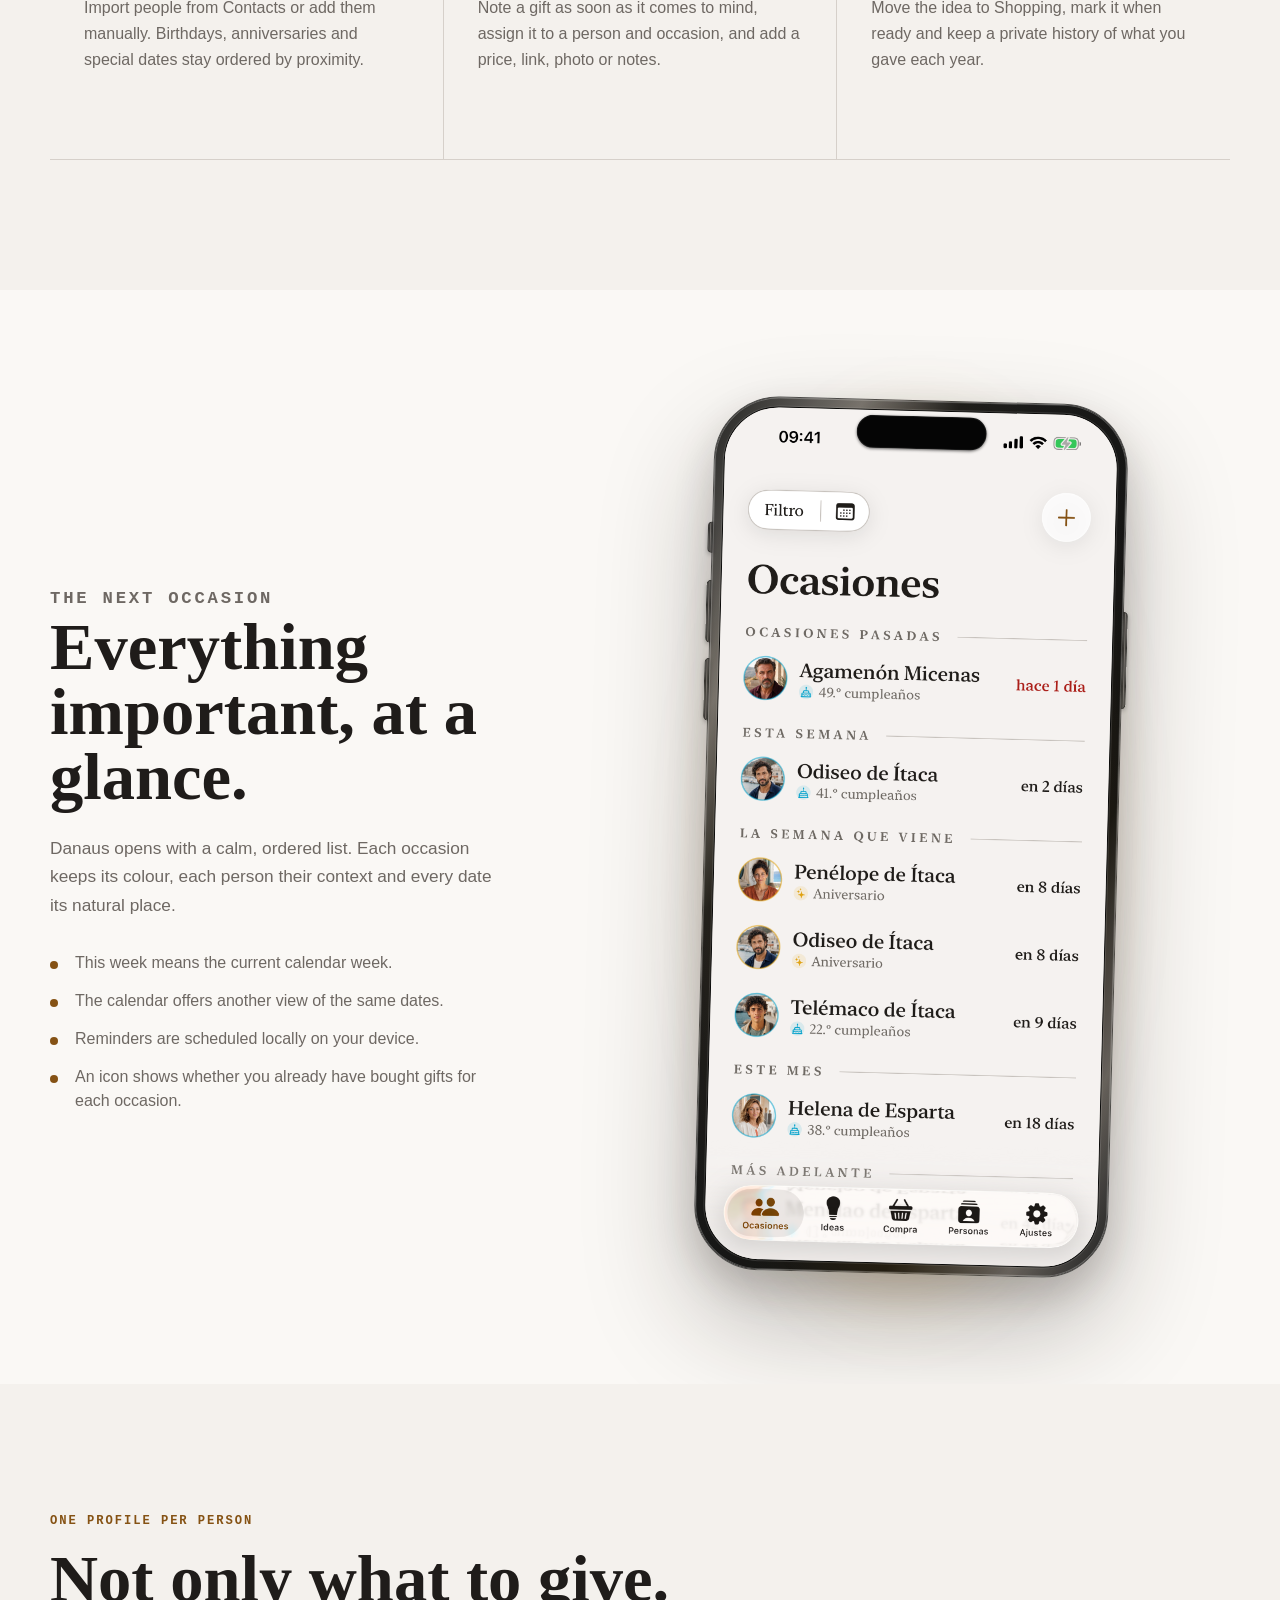
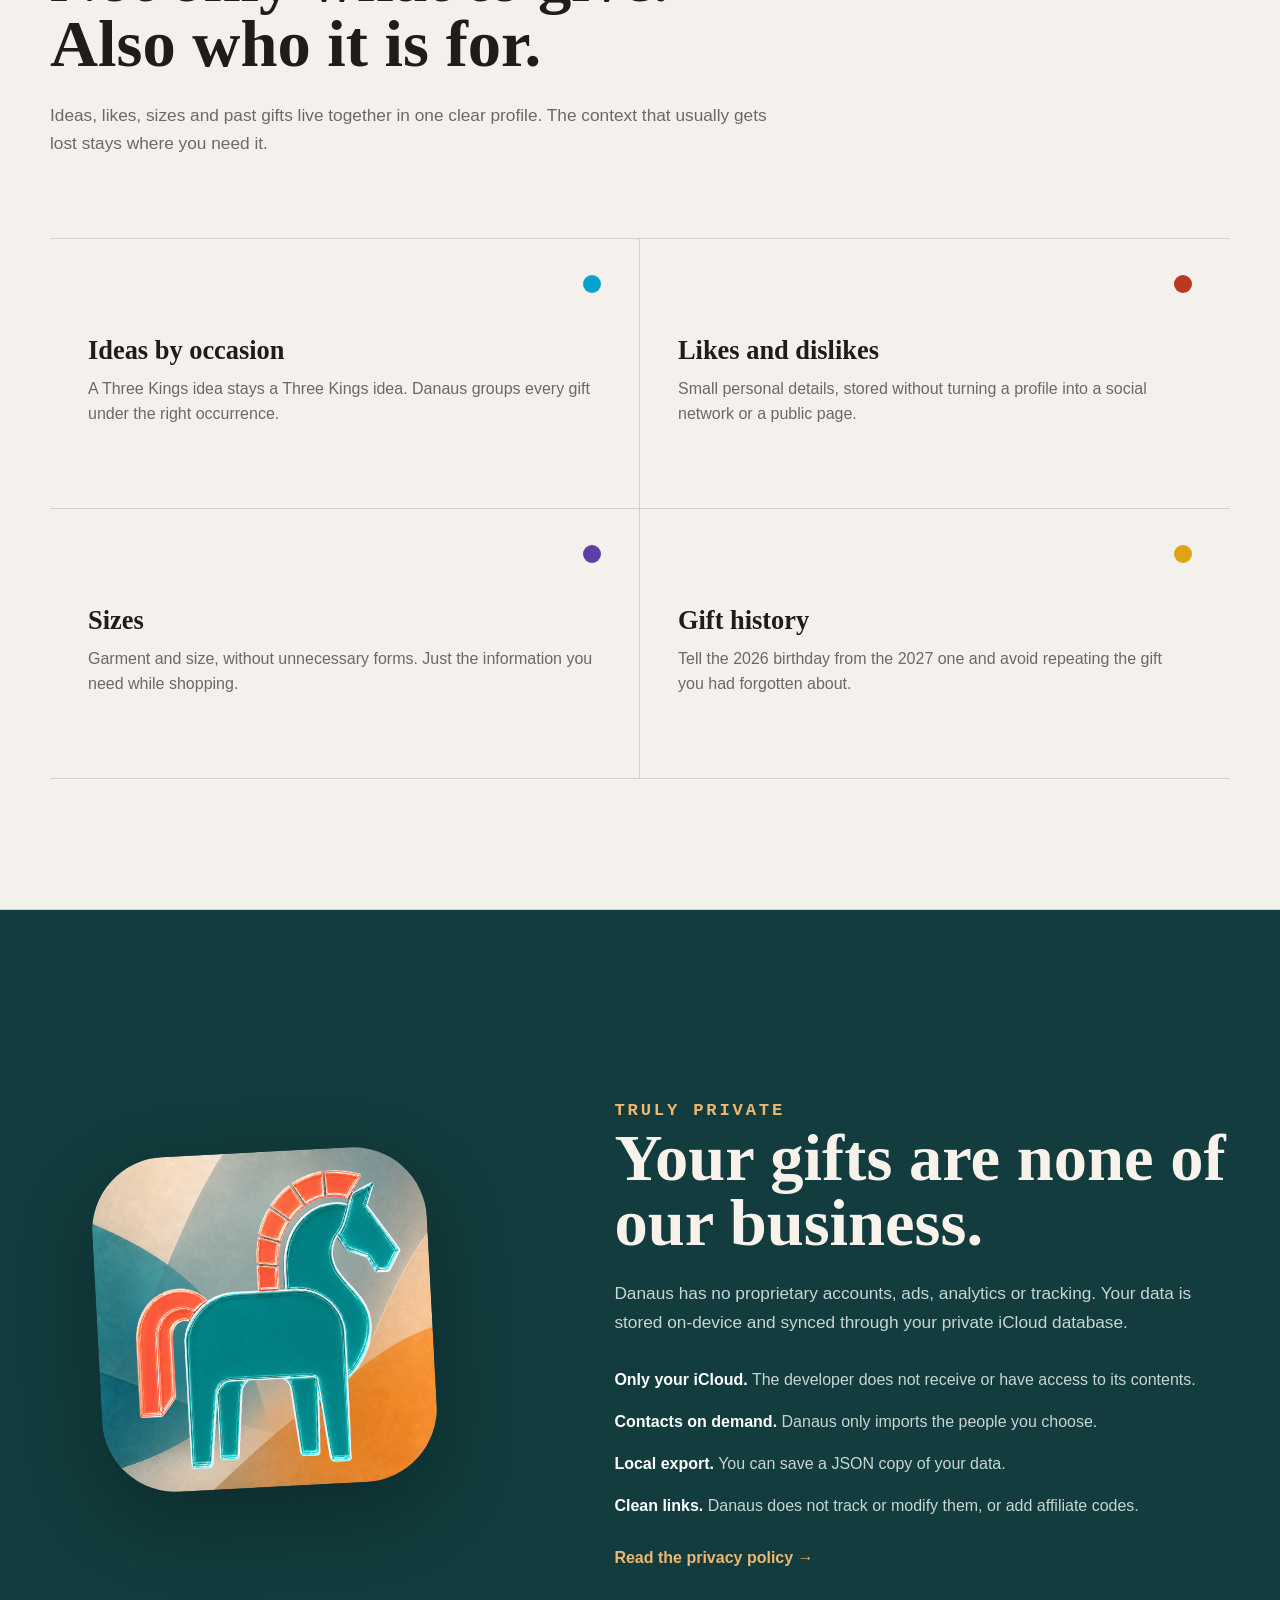
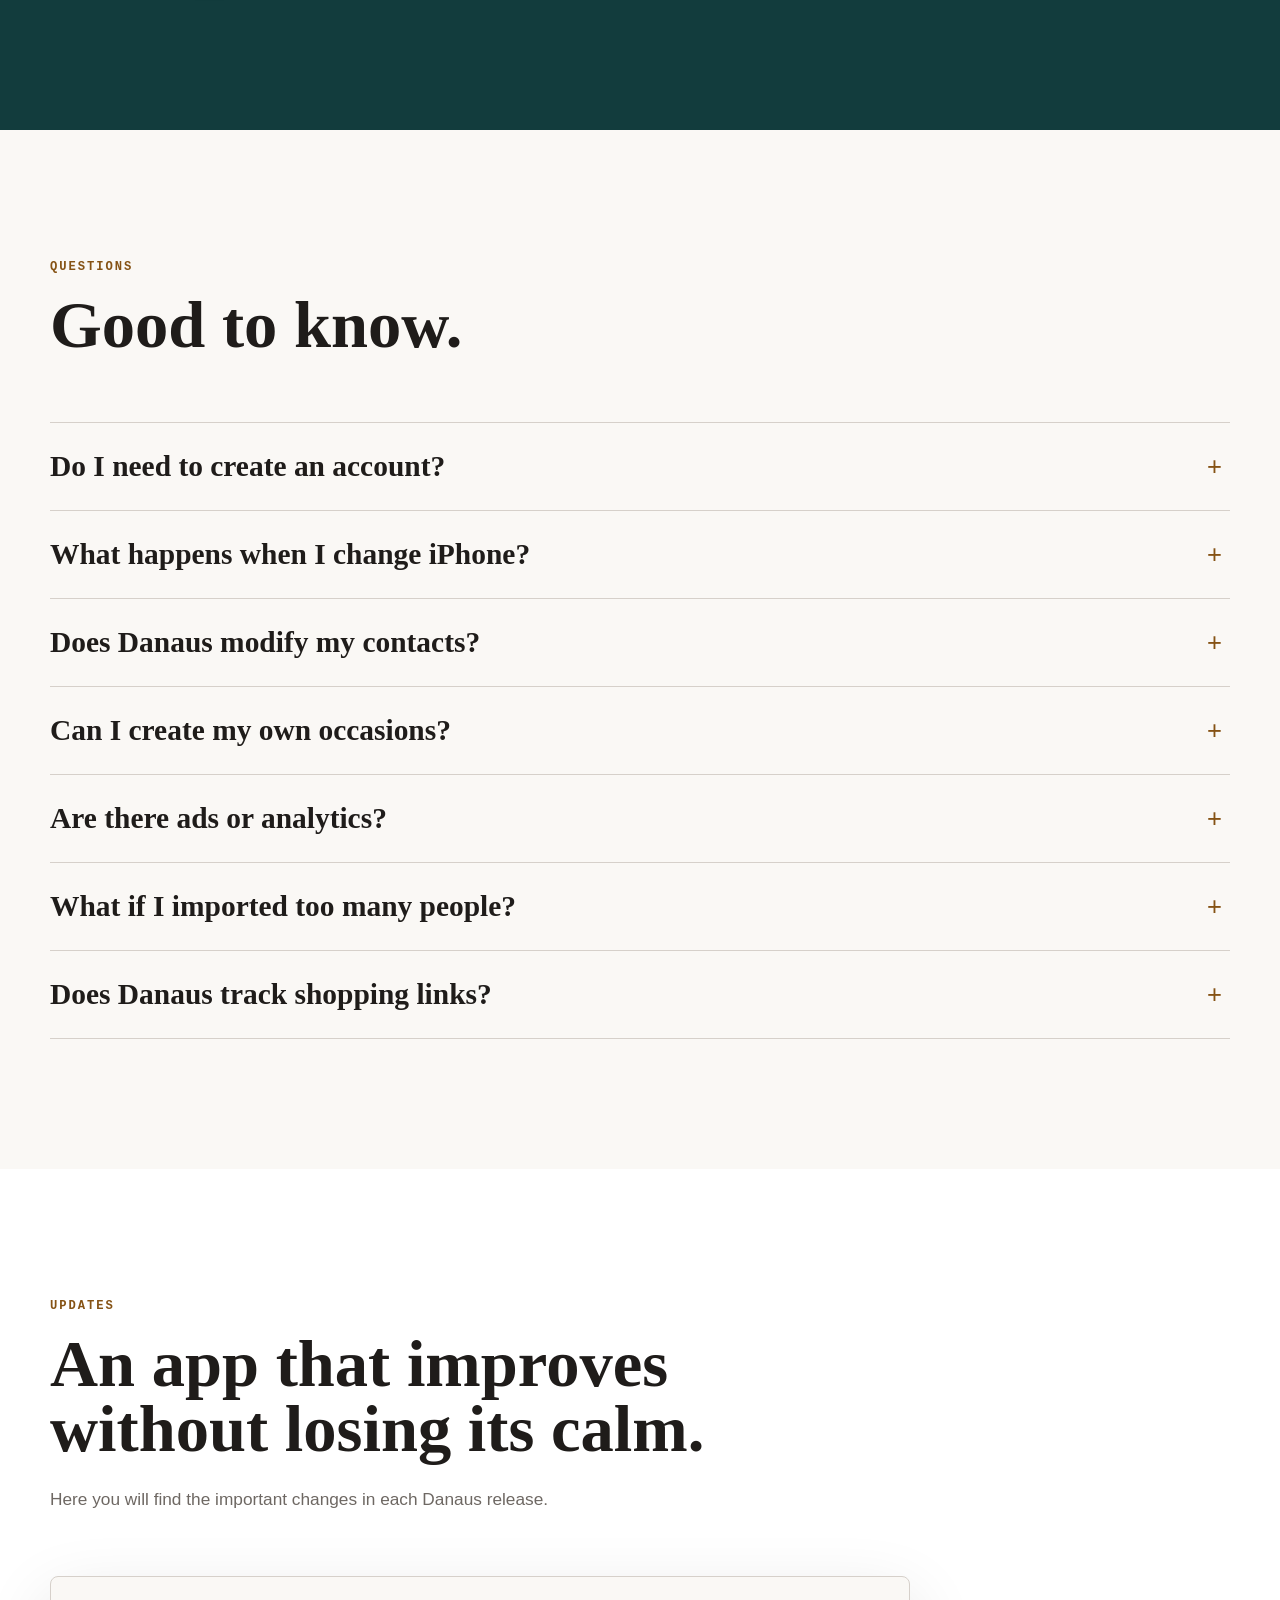
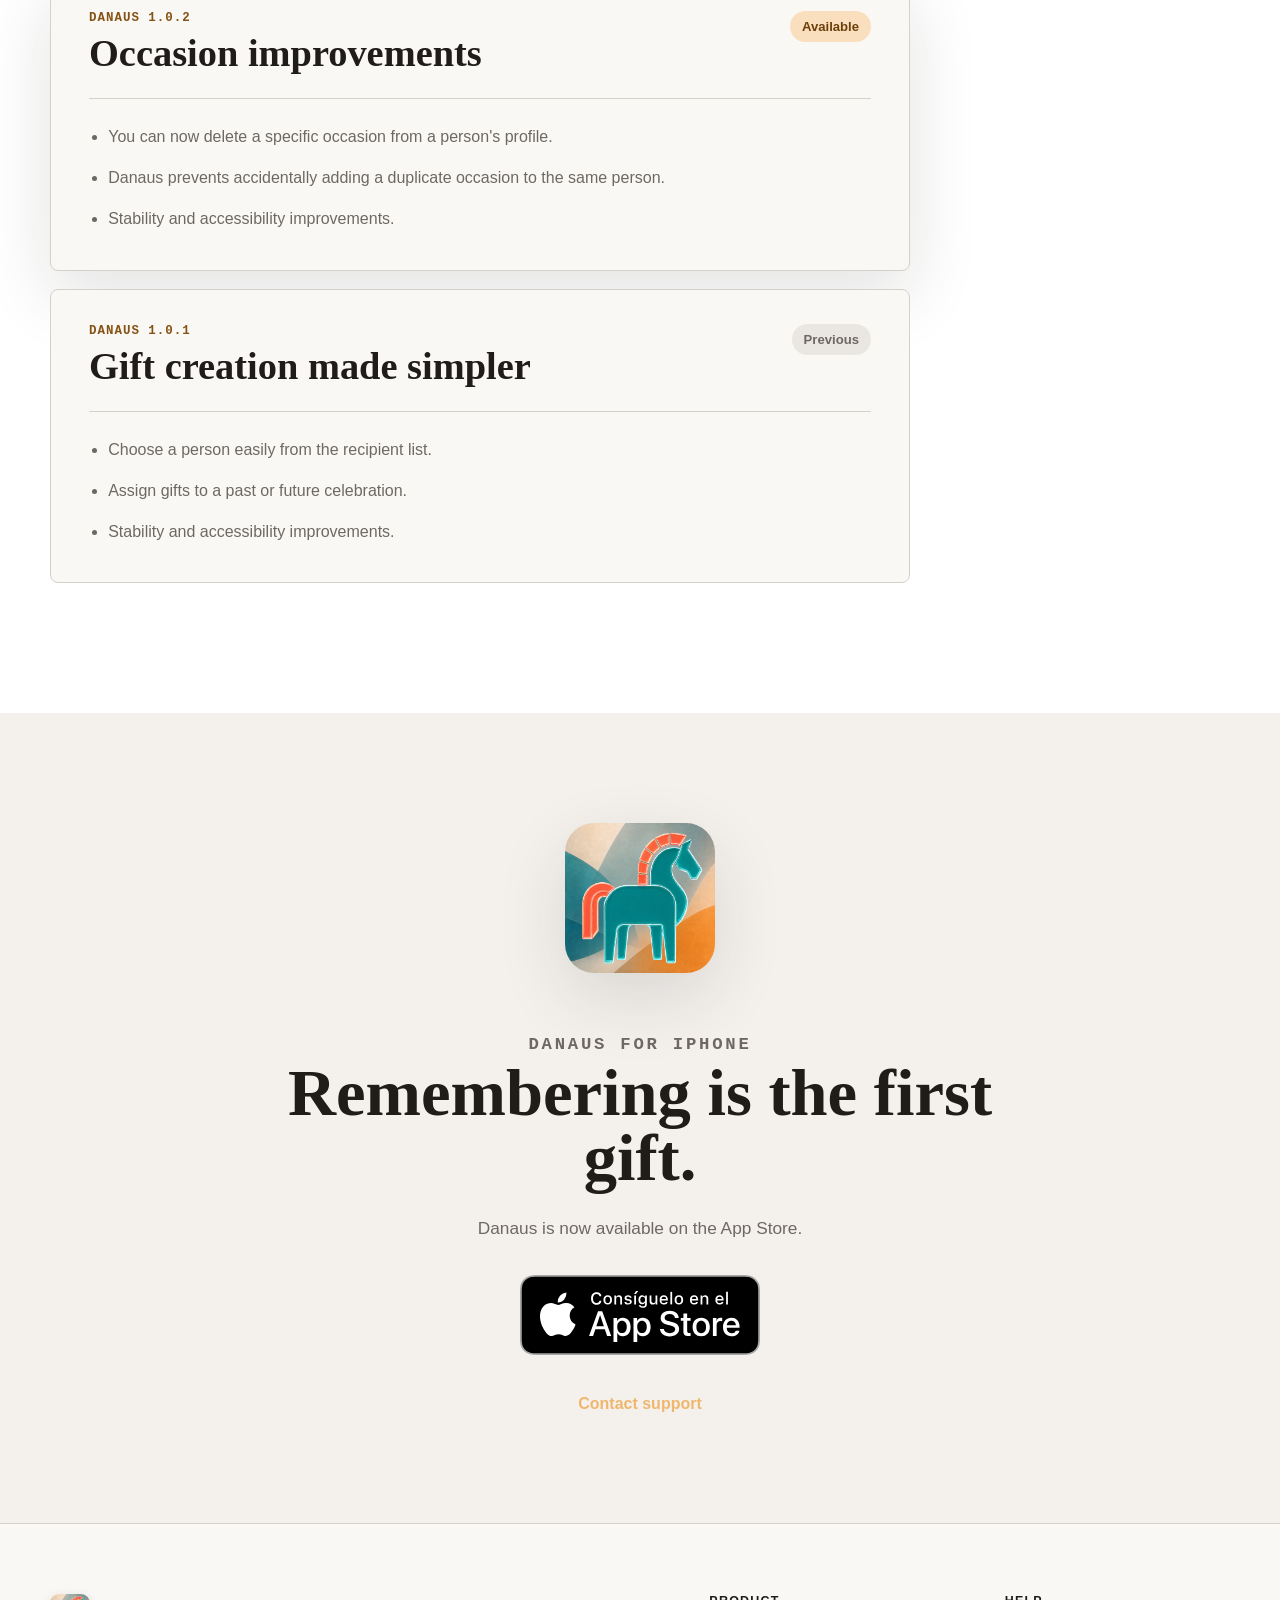
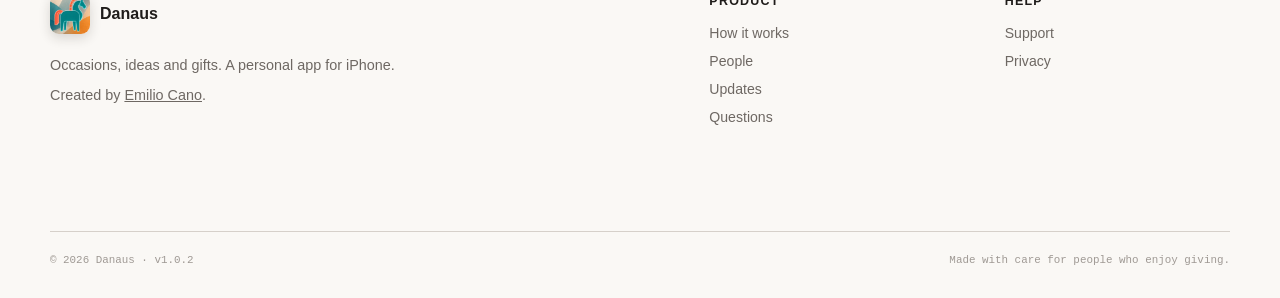
==== commit 21822f07: "Update current version copy on website" ====
--- a/index.html
+++ b/index.html
@@ -24,7 +24,7 @@
     <a class="brand" href="#top" aria-label="Danaus, inicio">
       <img src="assets/danaus-icon.png" alt="" width="40" height="40">
       <span>Danaus</span>
-      <small>v1.0</small>
+      <small>v1.0.2</small>
     </a>
 
     <div class="nav-links">
@@ -229,11 +229,10 @@
         <div class="release-card-header">
           <div>
             <p class="release-version" data-copy="currentReleaseVersion">Danaus 1.0.2</p>
-            <h3 id="release-102-title" data-copy="currentReleaseTitle">Versión actual</h3>
+            <h3 id="release-102-title" data-copy="currentReleaseTitle">Mejoras en ocasiones</h3>
           </div>
           <span class="release-status" data-copy="currentReleaseStatus">Disponible</span>
         </div>
-        <p class="release-current-copy" data-copy="currentReleaseCopy">La versión más reciente de Danaus ya está disponible en la App Store.</p>
         <ul class="release-list">
           <li data-copy="release102One">Ya puedes eliminar una ocasión concreta desde la ficha de una persona.</li>
           <li data-copy="release102Two">Danaus evita añadir por error una ocasión duplicada a la misma persona.</li>
@@ -299,7 +298,7 @@
       <a href="privacy.html" data-copy="privacy">Privacidad</a>
     </div>
     <div class="footer-bottom">
-      <span>© 2026 Danaus · v1.0</span>
+      <span>© 2026 Danaus · v1.0.2</span>
       <span data-copy="footerClosing">Hecho con cuidado para quienes disfrutan regalando.</span>
     </div>
   </footer>
--- a/styles.css
+++ b/styles.css
@@ -779,12 +779,6 @@
   box-shadow: none;
 }
 
-.release-current-copy {
-  margin: 26px 0 0;
-  color: var(--muted);
-  line-height: 1.55;
-}
-
 .release-card-header {
   display: flex;
   align-items: flex-start;
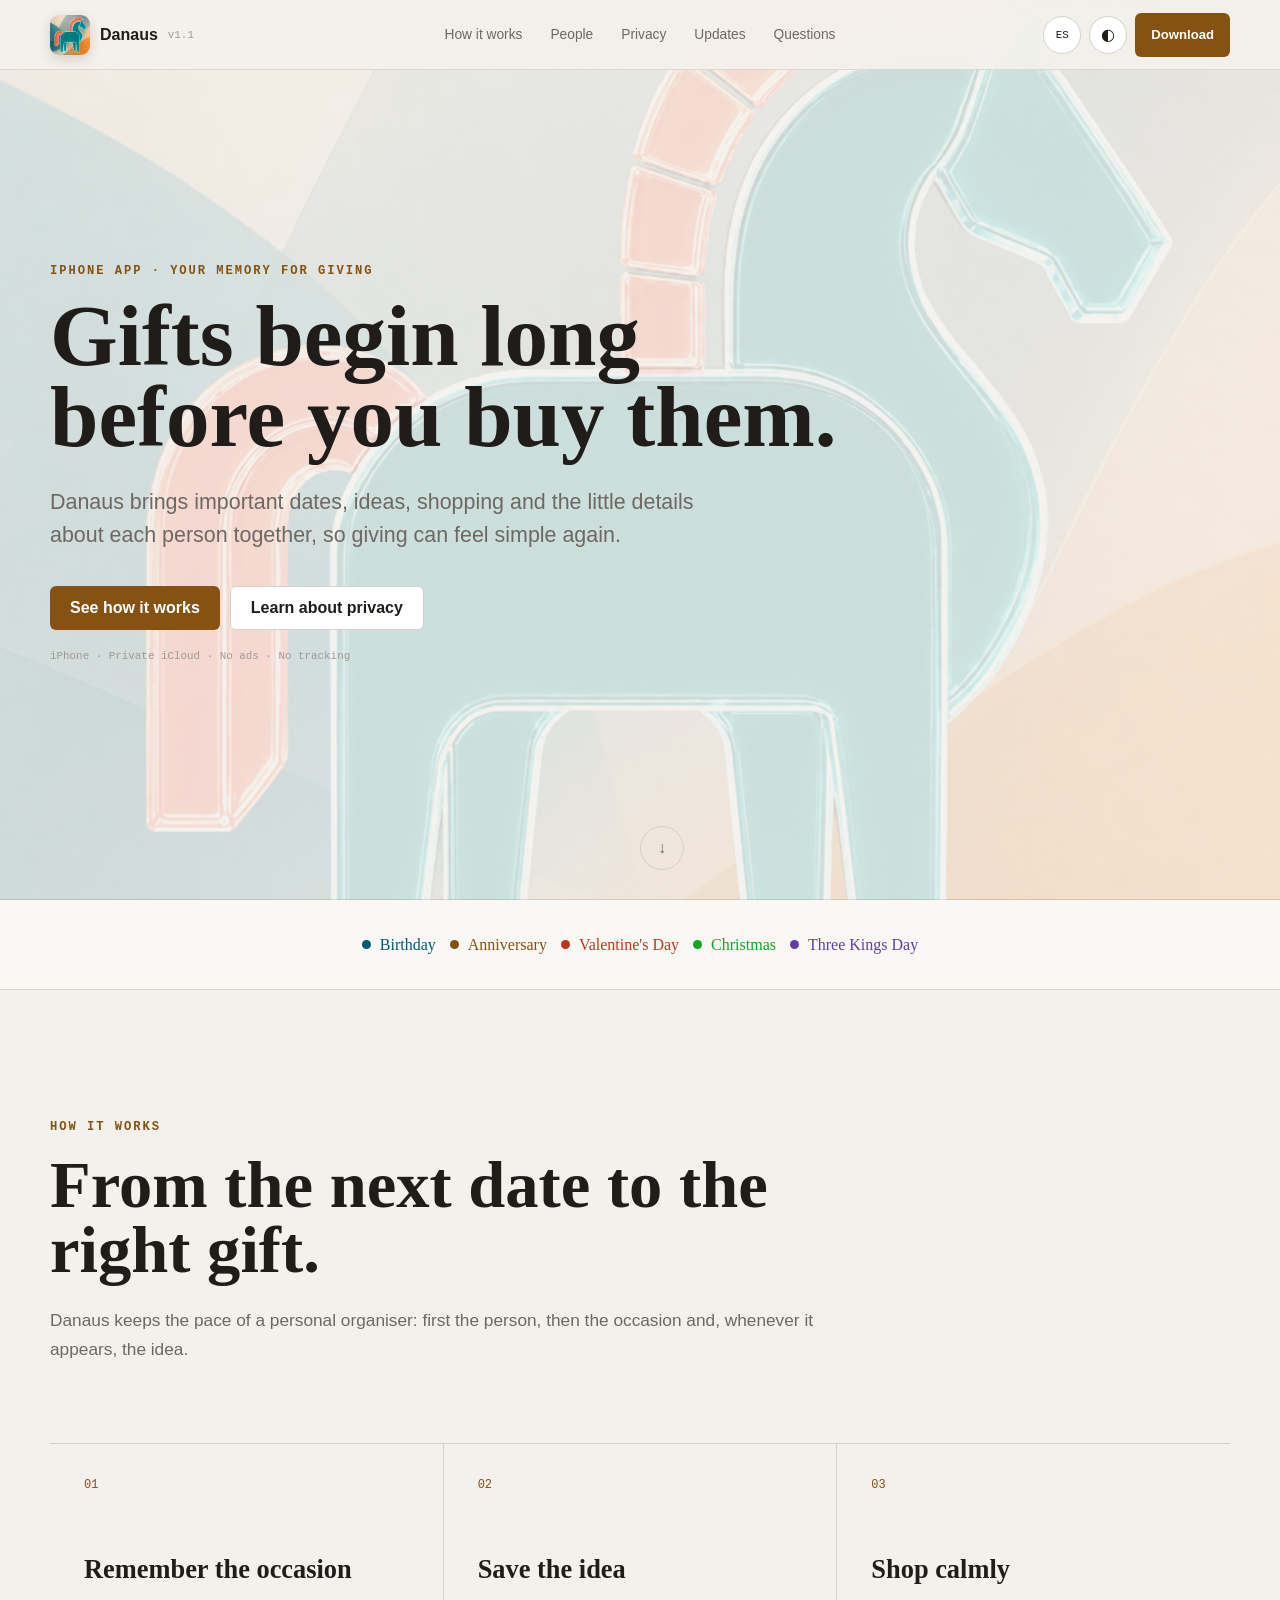
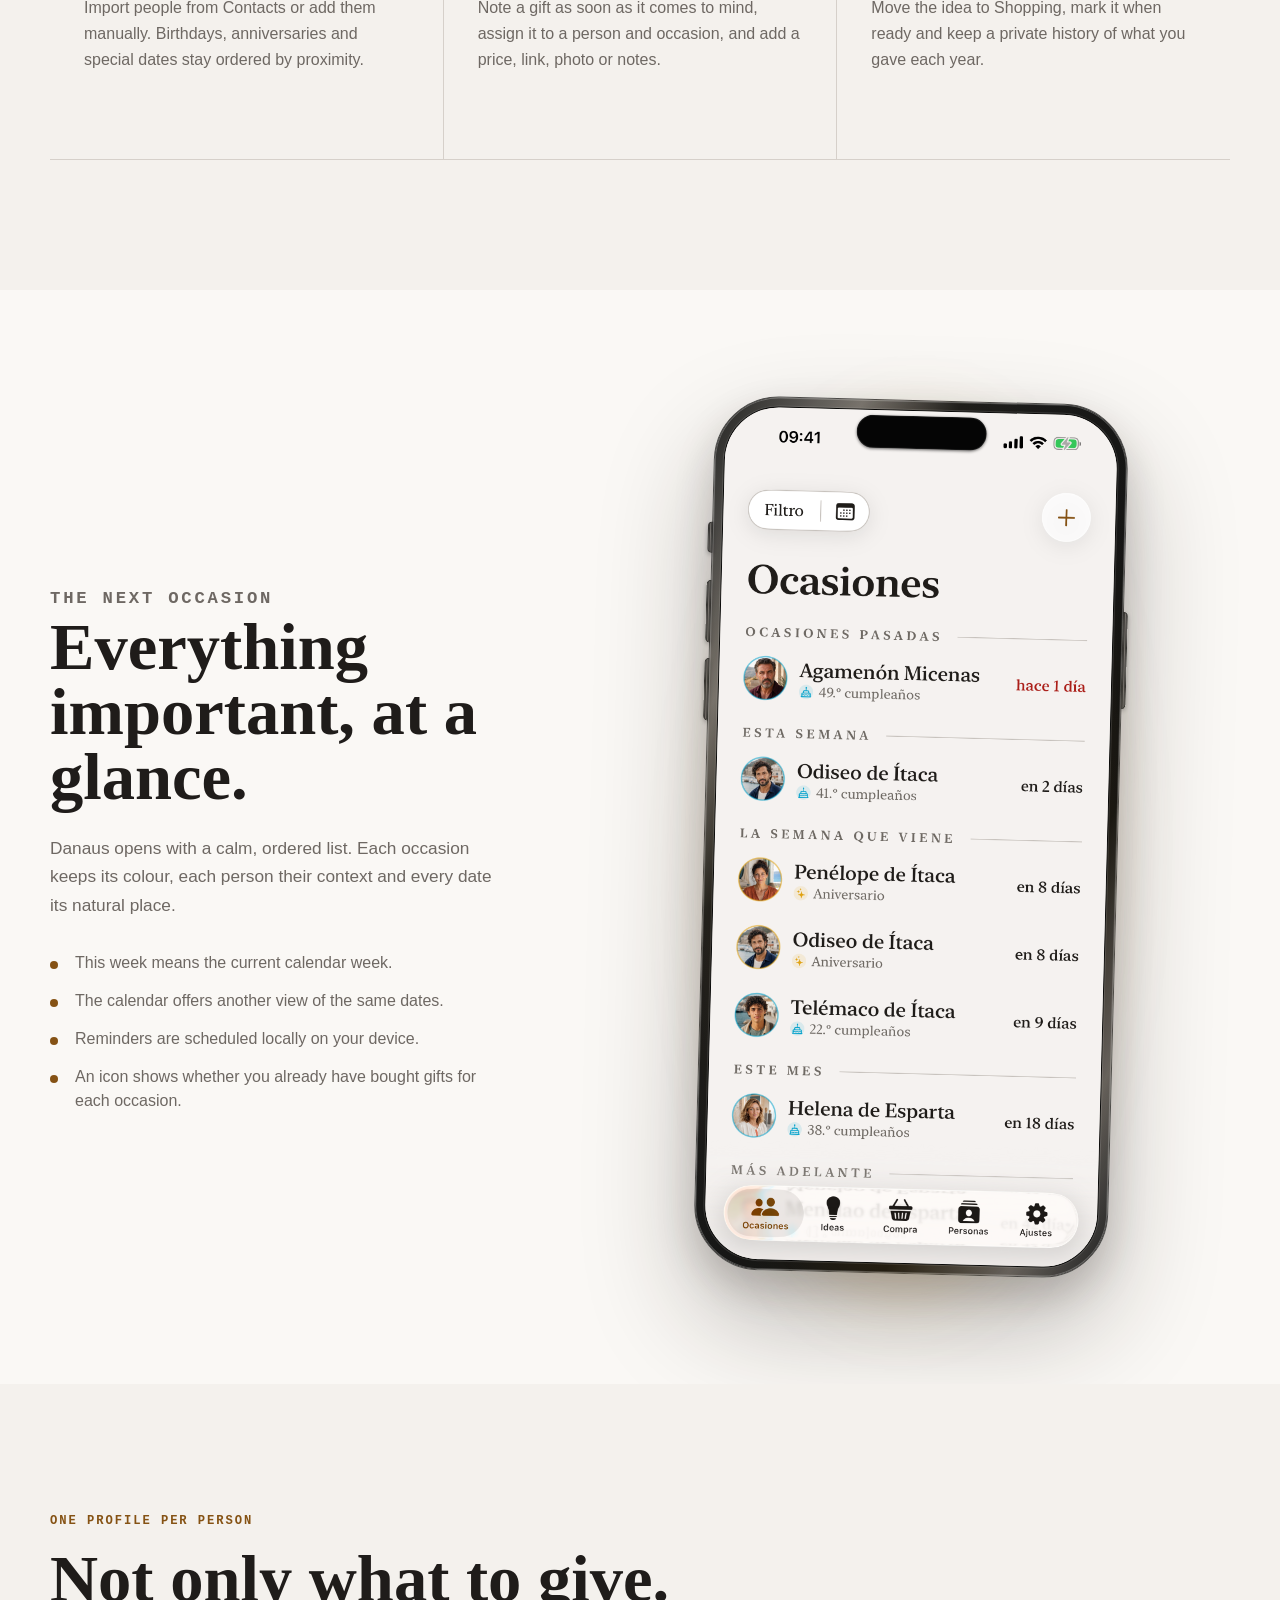
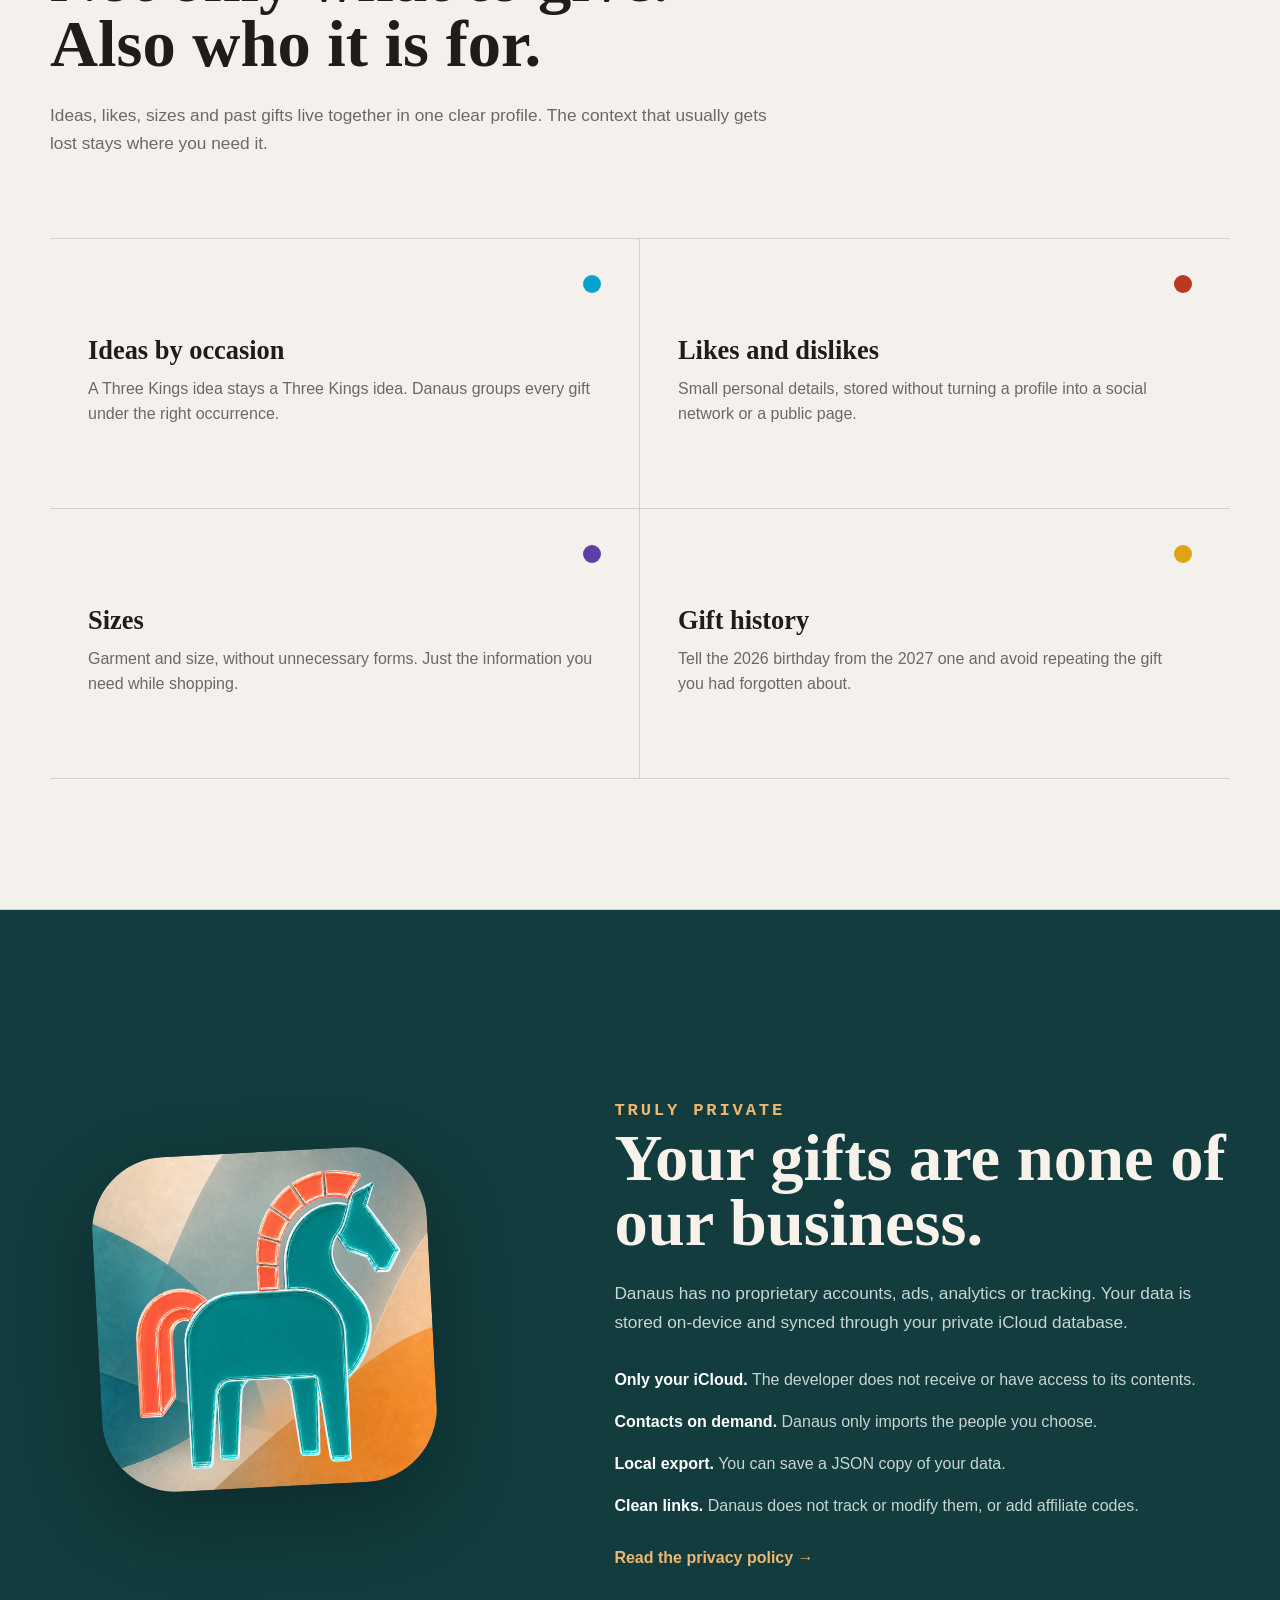
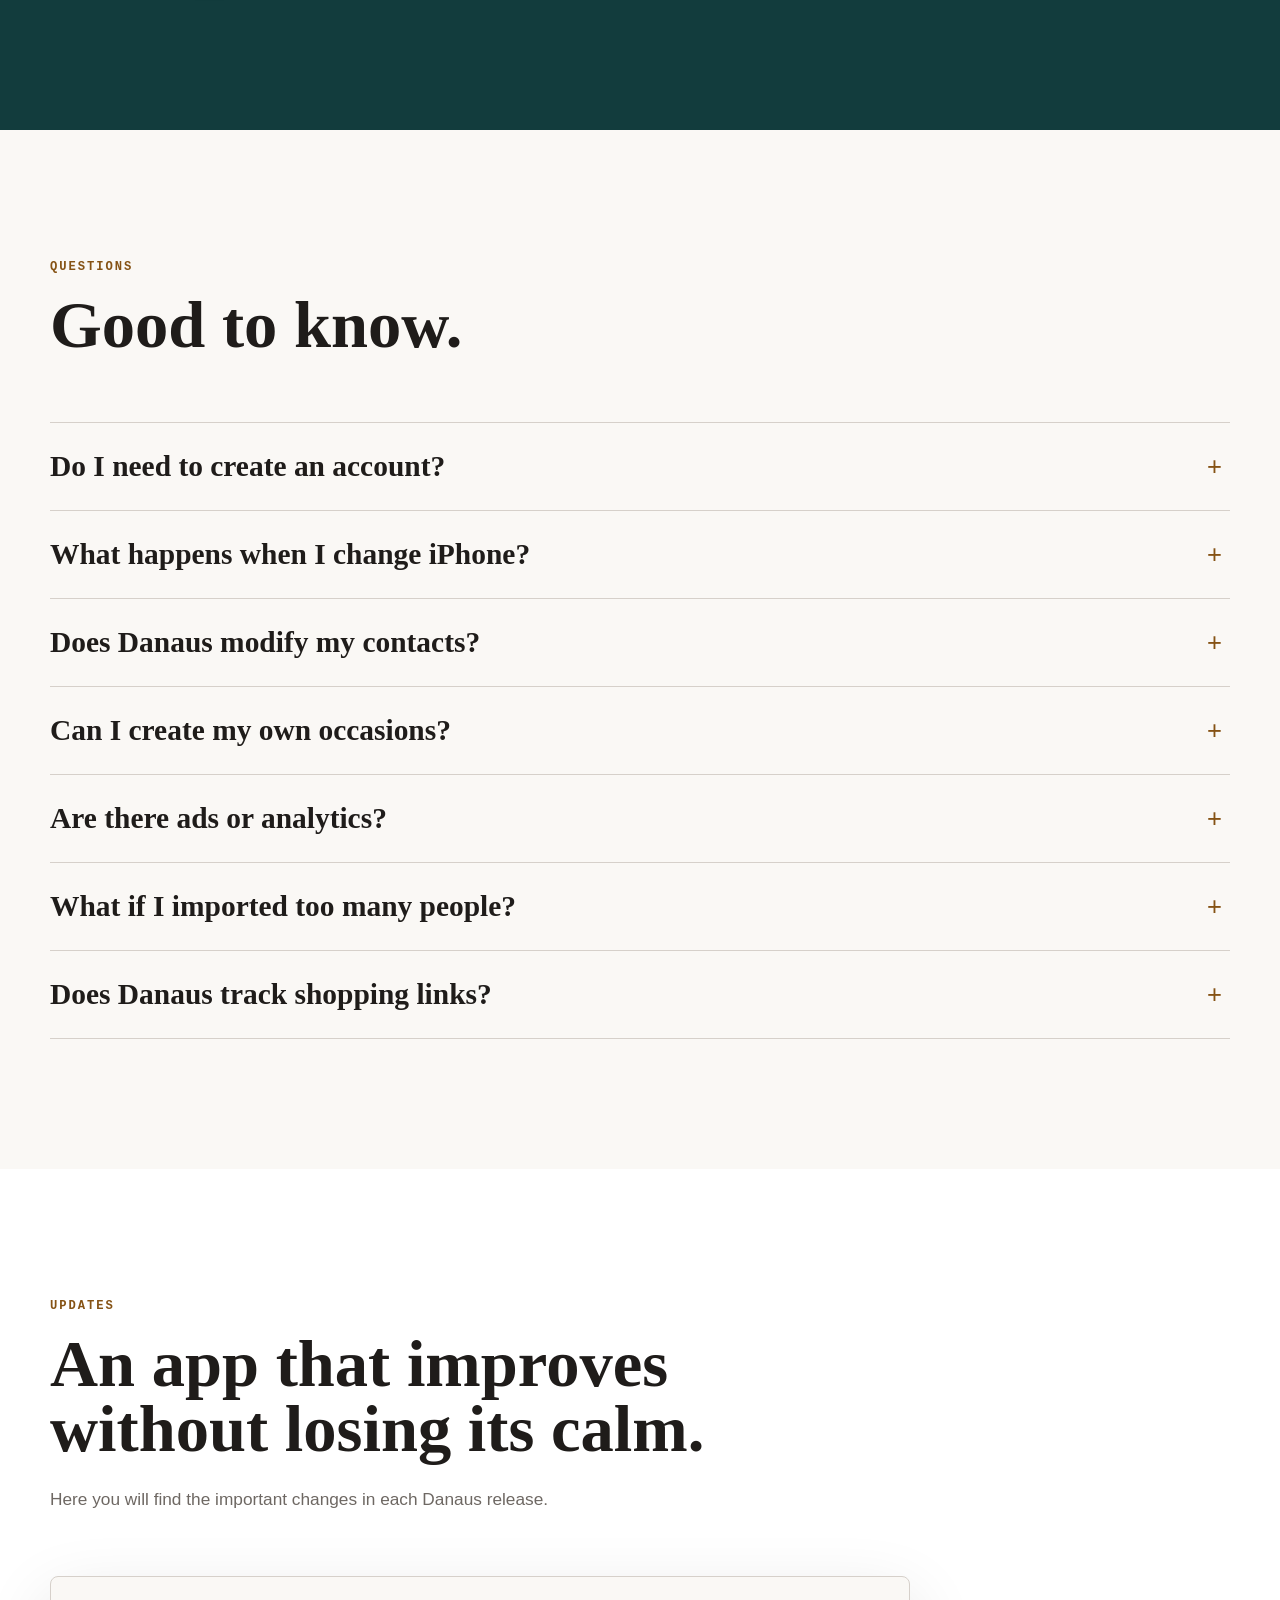
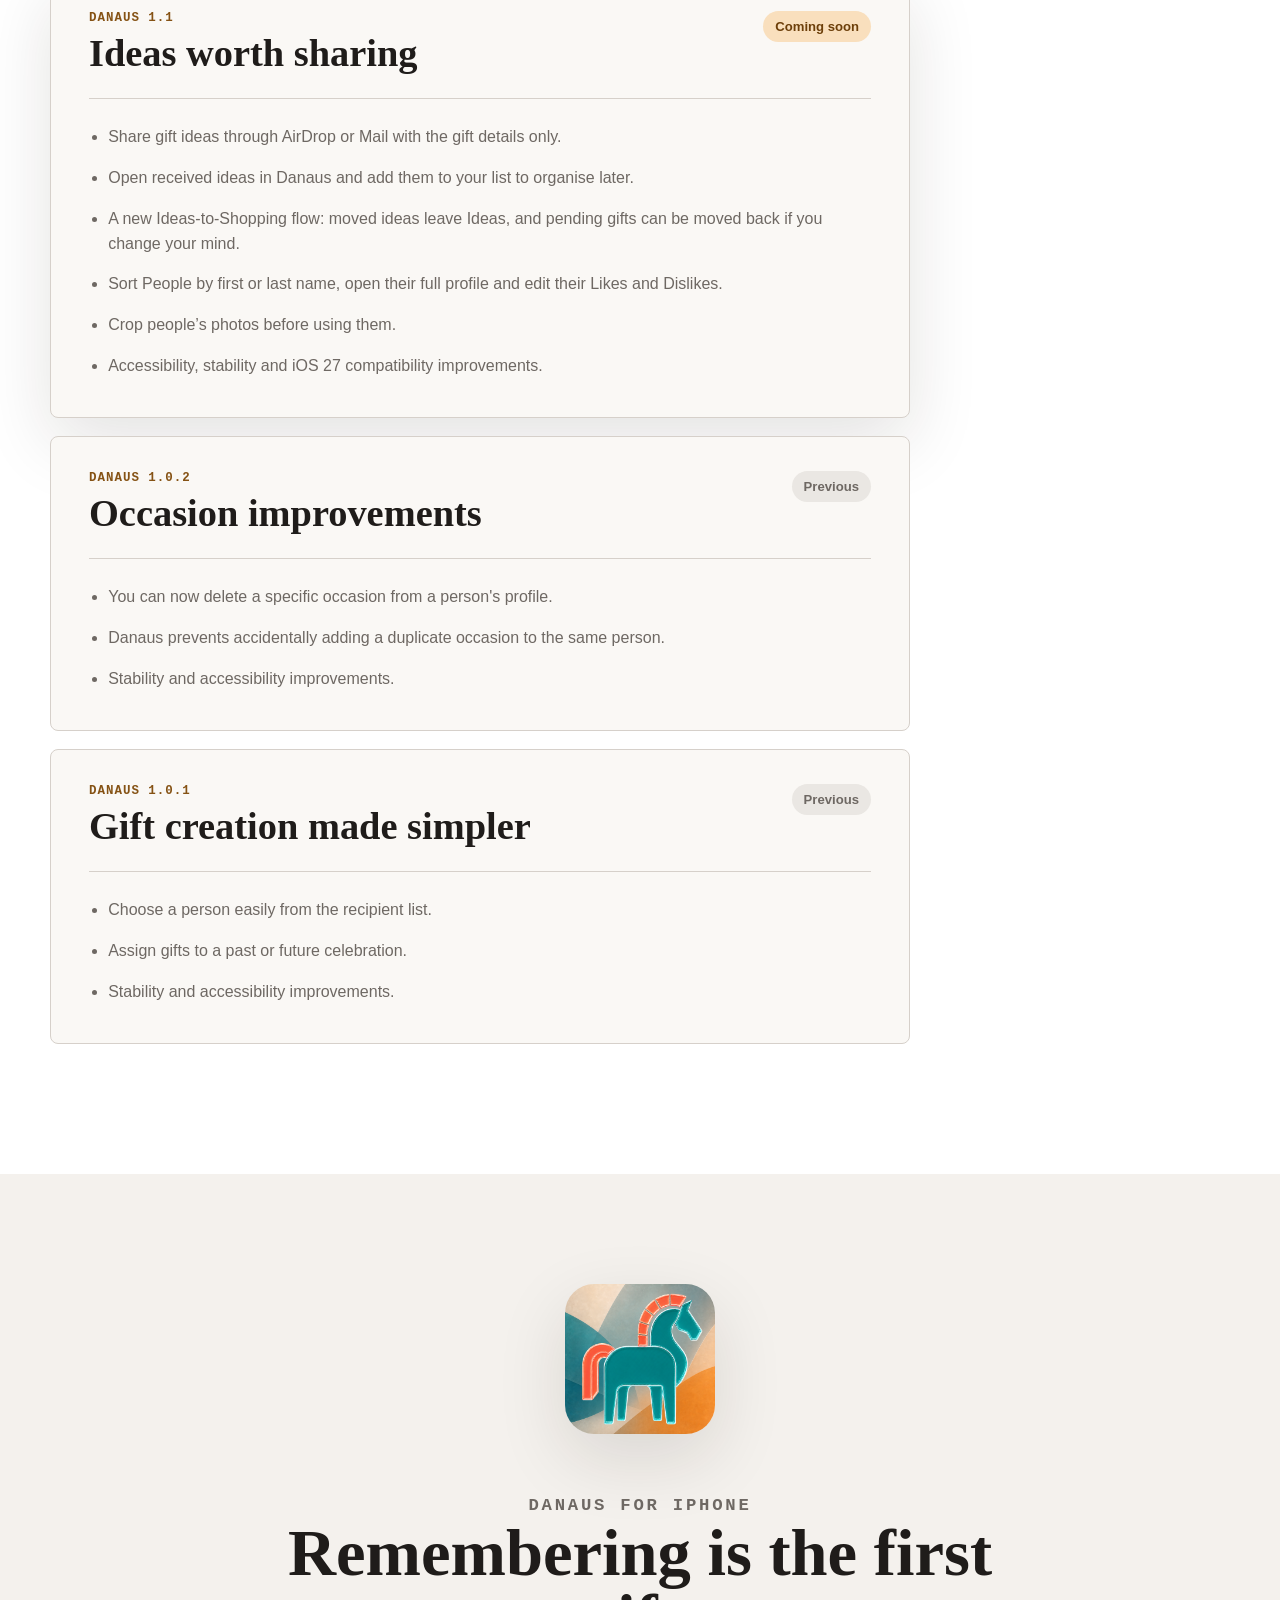
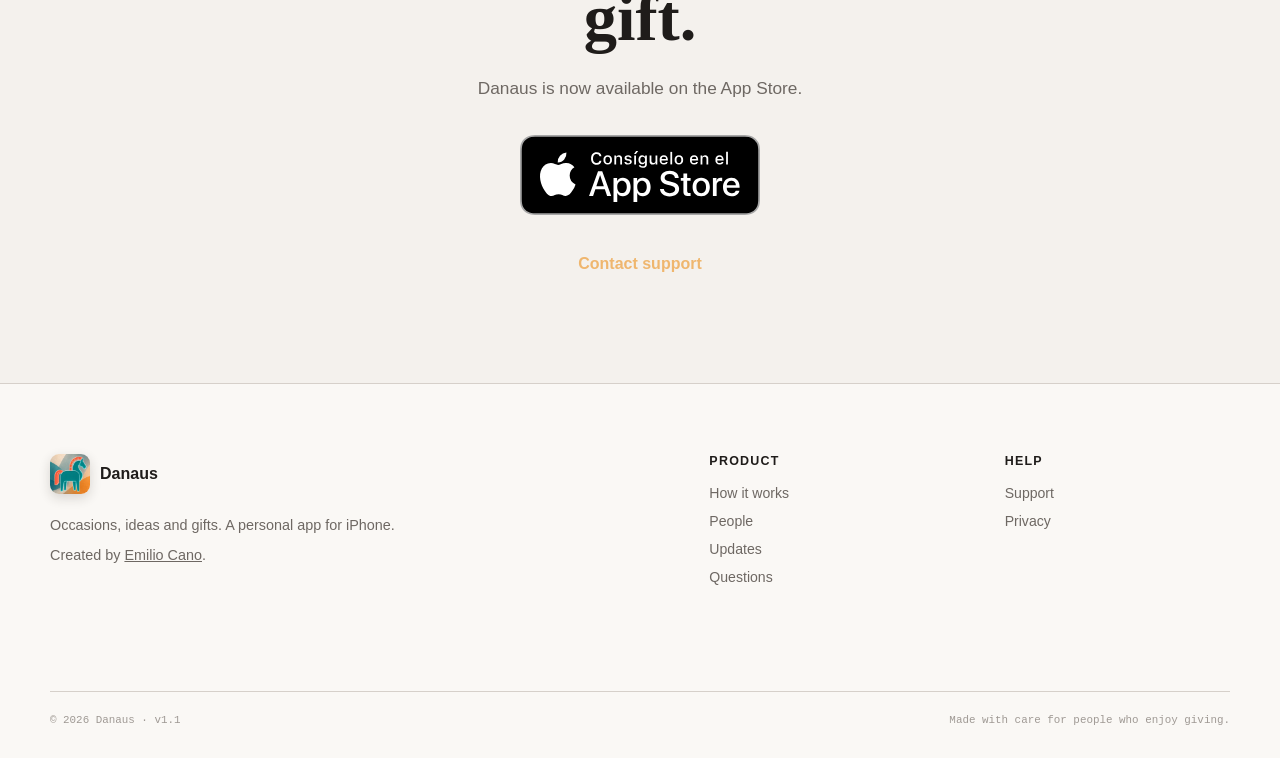
==== commit 07ed0ac1: "Announce Danaus 1.1 on website" ====
--- a/index.html
+++ b/index.html
@@ -24,7 +24,7 @@
     <a class="brand" href="#top" aria-label="Danaus, inicio">
       <img src="assets/danaus-icon.png" alt="" width="40" height="40">
       <span>Danaus</span>
-      <small>v1.0.2</small>
+      <small>v1.1</small>
     </a>
 
     <div class="nav-links">
@@ -225,13 +225,31 @@
         <p data-copy="updatesLead">Aquí encontrarás los cambios importantes de cada versión de Danaus.</p>
       </div>
 
-      <article class="release-card release-card-current" aria-labelledby="release-102-title">
+      <article class="release-card release-card-current" aria-labelledby="release-11-title">
         <div class="release-card-header">
           <div>
-            <p class="release-version" data-copy="currentReleaseVersion">Danaus 1.0.2</p>
-            <h3 id="release-102-title" data-copy="currentReleaseTitle">Mejoras en ocasiones</h3>
+            <p class="release-version" data-copy="currentReleaseVersion">Danaus 1.1</p>
+            <h3 id="release-11-title" data-copy="currentReleaseTitle">Ideas que se comparten</h3>
           </div>
-          <span class="release-status" data-copy="currentReleaseStatus">Disponible</span>
+          <span class="release-status" data-copy="currentReleaseStatus">Próximamente</span>
+        </div>
+        <ul class="release-list">
+          <li data-copy="release11One">Comparte ideas de regalo por AirDrop o Mail con sólo los datos del regalo.</li>
+          <li data-copy="release11Two">Abre ideas recibidas en Danaus y añádelas a tu lista para organizarlas después.</li>
+          <li data-copy="release11Three">Nuevo flujo entre Ideas y Compra: las ideas movidas desaparecen de Ideas y los regalos pendientes se pueden devolver.</li>
+          <li data-copy="release11Four">Ordena Personas por nombre o apellido, abre su ficha completa y edita sus Gustos y Aversiones.</li>
+          <li data-copy="release11Five">Recorta las fotos de las personas antes de utilizarlas.</li>
+          <li data-copy="release11Six">Mejoras de accesibilidad, estabilidad y compatibilidad con iOS 27.</li>
+        </ul>
+      </article>
+
+      <article class="release-card" aria-labelledby="release-102-title">
+        <div class="release-card-header">
+          <div>
+            <p class="release-version" data-copy="previousReleaseVersion">Danaus 1.0.2</p>
+            <h3 id="release-102-title" data-copy="releaseTitle">Mejoras en ocasiones</h3>
+          </div>
+          <span class="release-status release-status-previous" data-copy="previousReleaseStatus">Anterior</span>
         </div>
         <ul class="release-list">
           <li data-copy="release102One">Ya puedes eliminar una ocasión concreta desde la ficha de una persona.</li>
@@ -243,15 +261,15 @@
       <article class="release-card" aria-labelledby="release-101-title">
         <div class="release-card-header">
           <div>
-            <p class="release-version" data-copy="previousReleaseVersion">Danaus 1.0.1</p>
-            <h3 id="release-101-title" data-copy="releaseTitle">Creación de regalos más sencilla</h3>
+            <p class="release-version">Danaus 1.0.1</p>
+            <h3 id="release-101-title" data-copy="release101Title">Creación de regalos más sencilla</h3>
           </div>
           <span class="release-status release-status-previous" data-copy="previousReleaseStatus">Anterior</span>
         </div>
         <ul class="release-list">
-          <li data-copy="releaseOne">Elige fácilmente a una persona desde el listado de destinatarios.</li>
-          <li data-copy="releaseTwo">Asigna regalos a una celebración pasada o futura.</li>
-          <li data-copy="releaseThree">Mejoras de estabilidad y accesibilidad.</li>
+          <li data-copy="release101One">Elige fácilmente a una persona desde el listado de destinatarios.</li>
+          <li data-copy="release101Two">Asigna regalos a una celebración pasada o futura.</li>
+          <li data-copy="release101Three">Mejoras de estabilidad y accesibilidad.</li>
         </ul>
       </article>
     </section>
@@ -298,7 +316,7 @@
       <a href="privacy.html" data-copy="privacy">Privacidad</a>
     </div>
     <div class="footer-bottom">
-      <span>© 2026 Danaus · v1.0.2</span>
+      <span>© 2026 Danaus · v1.1</span>
       <span data-copy="footerClosing">Hecho con cuidado para quienes disfrutan regalando.</span>
     </div>
   </footer>
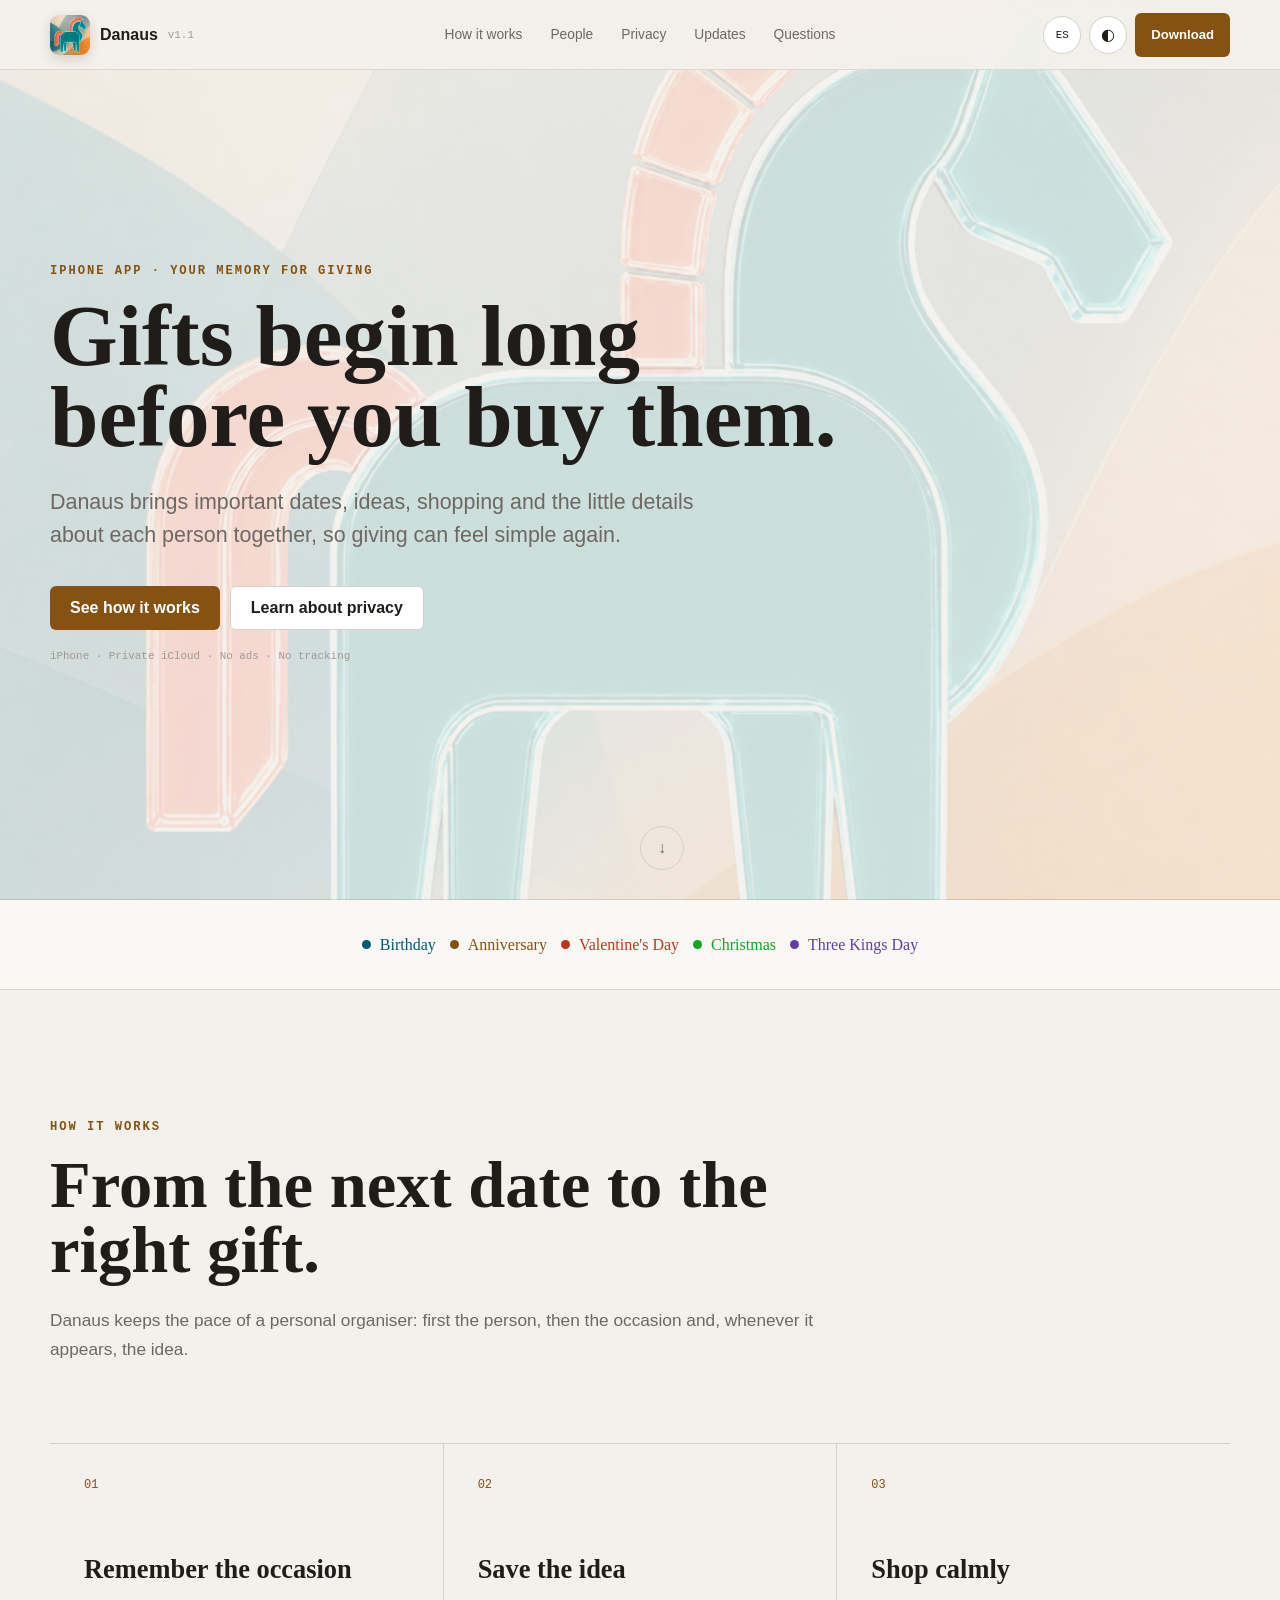
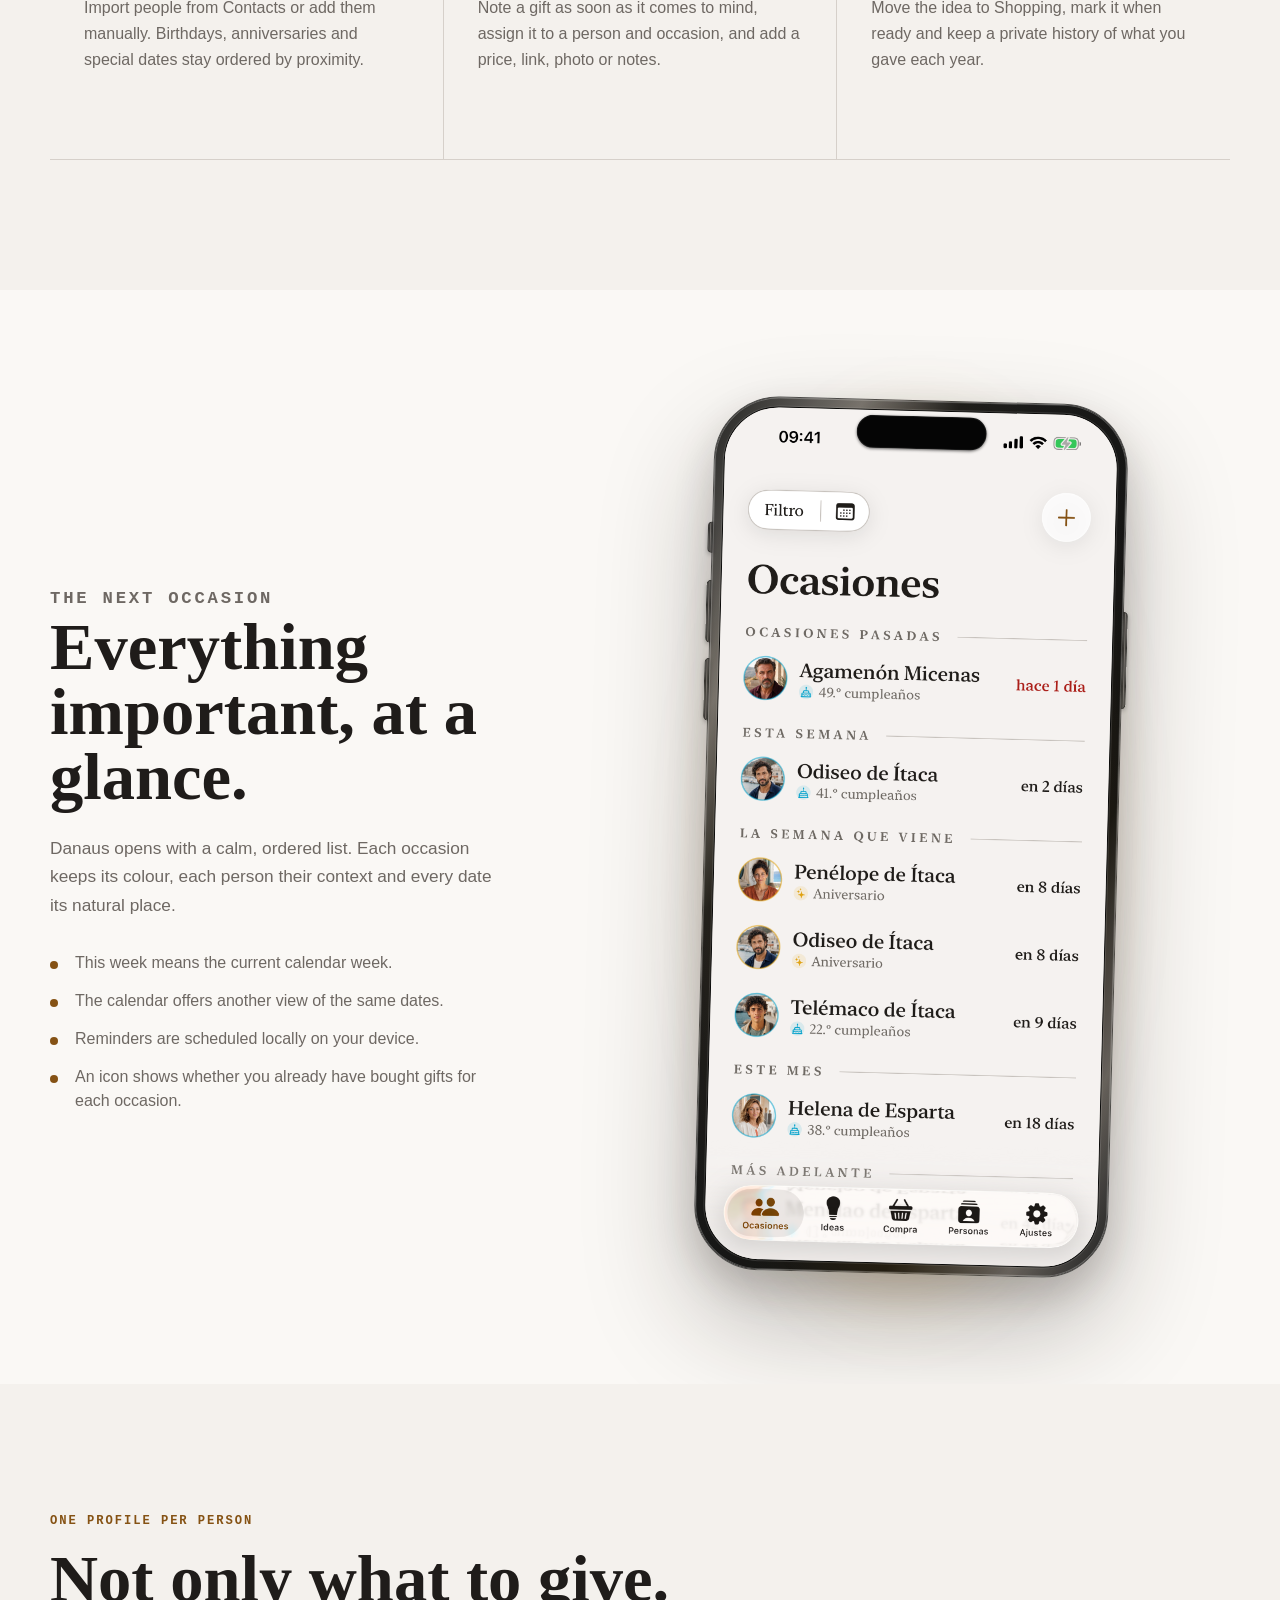
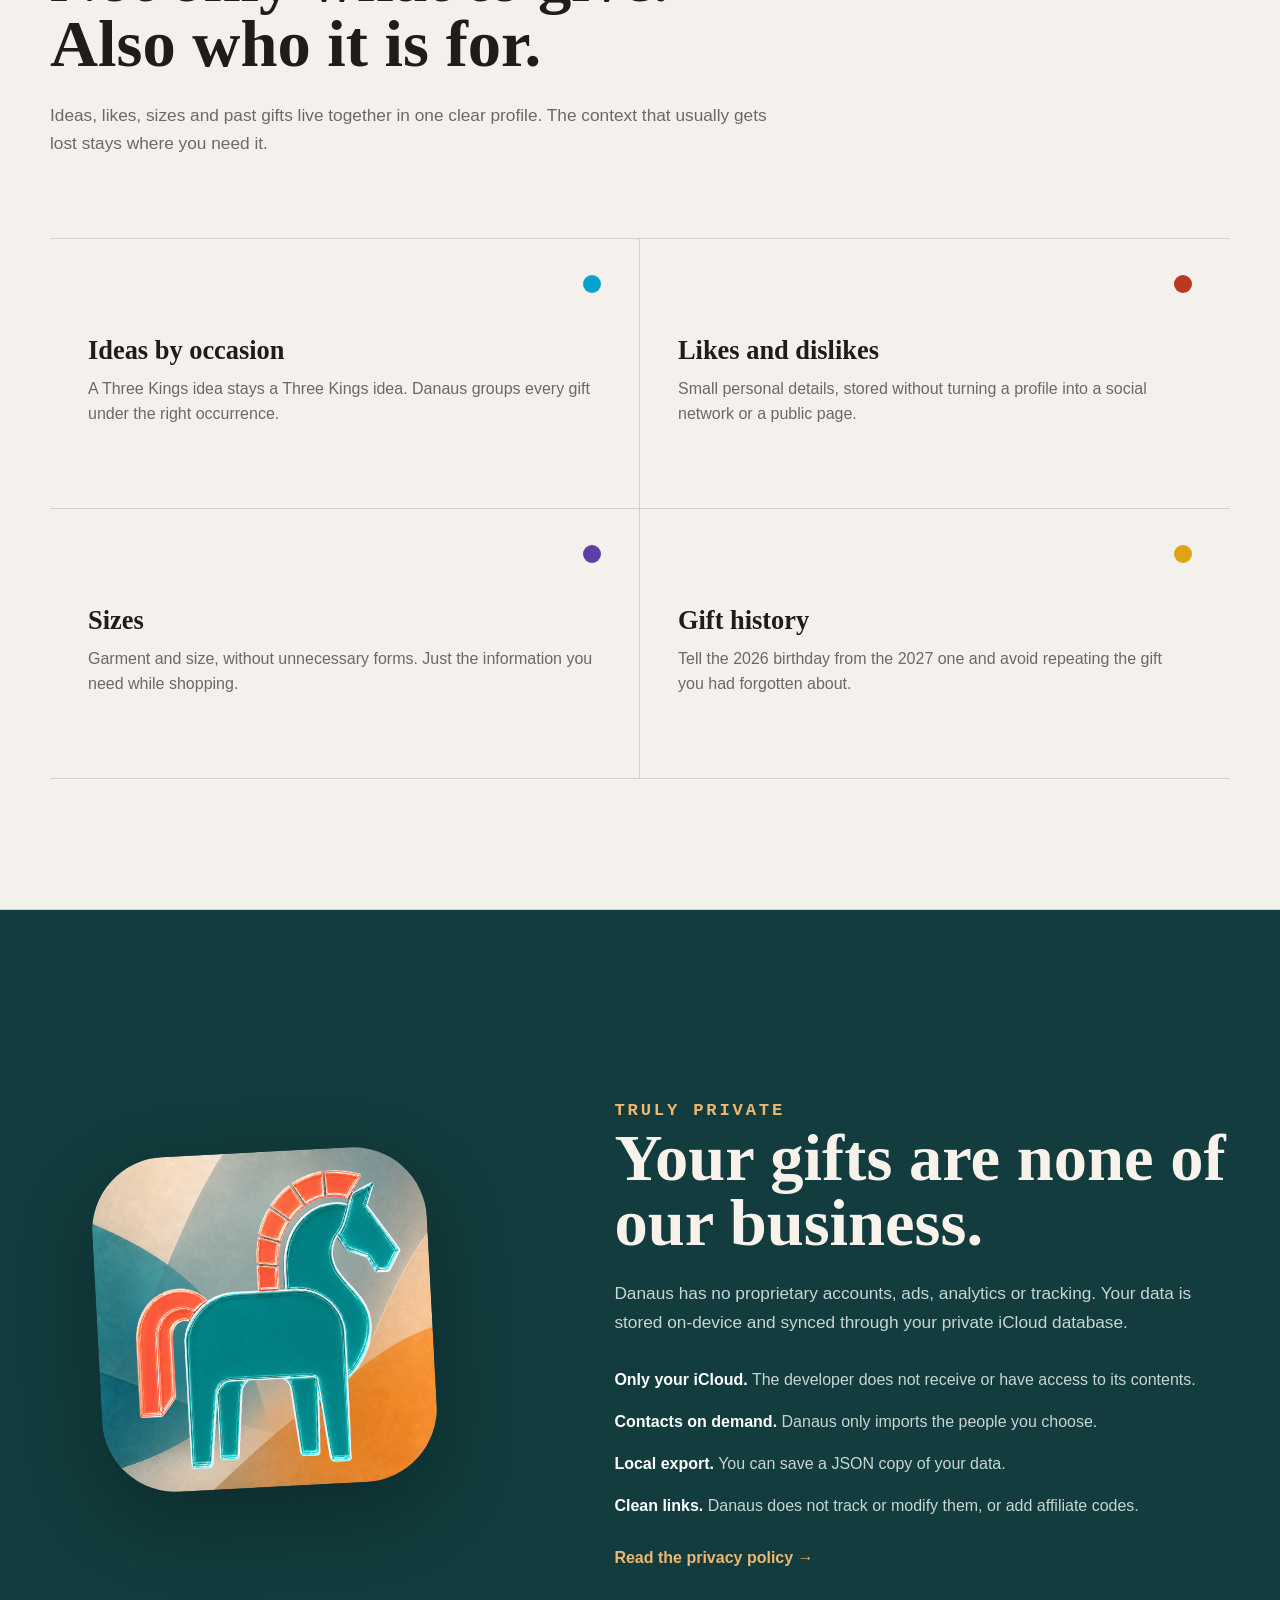
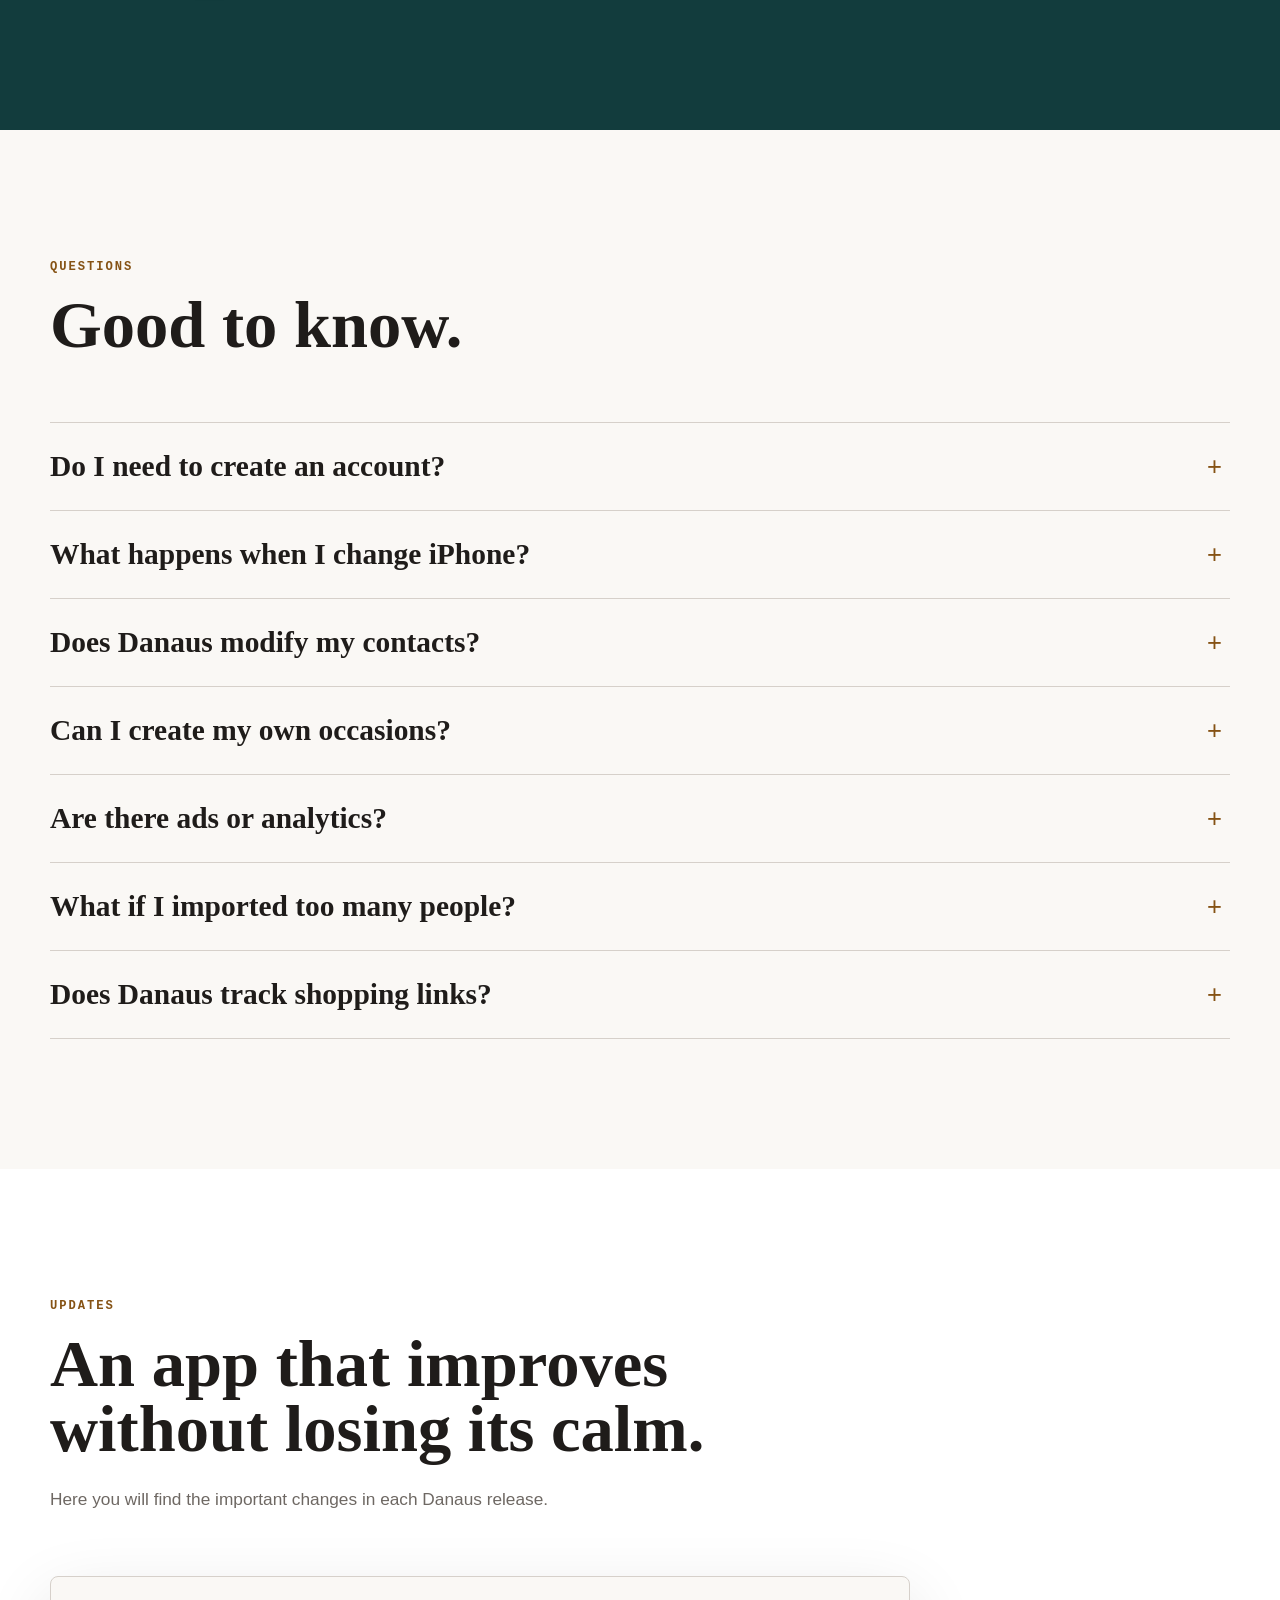
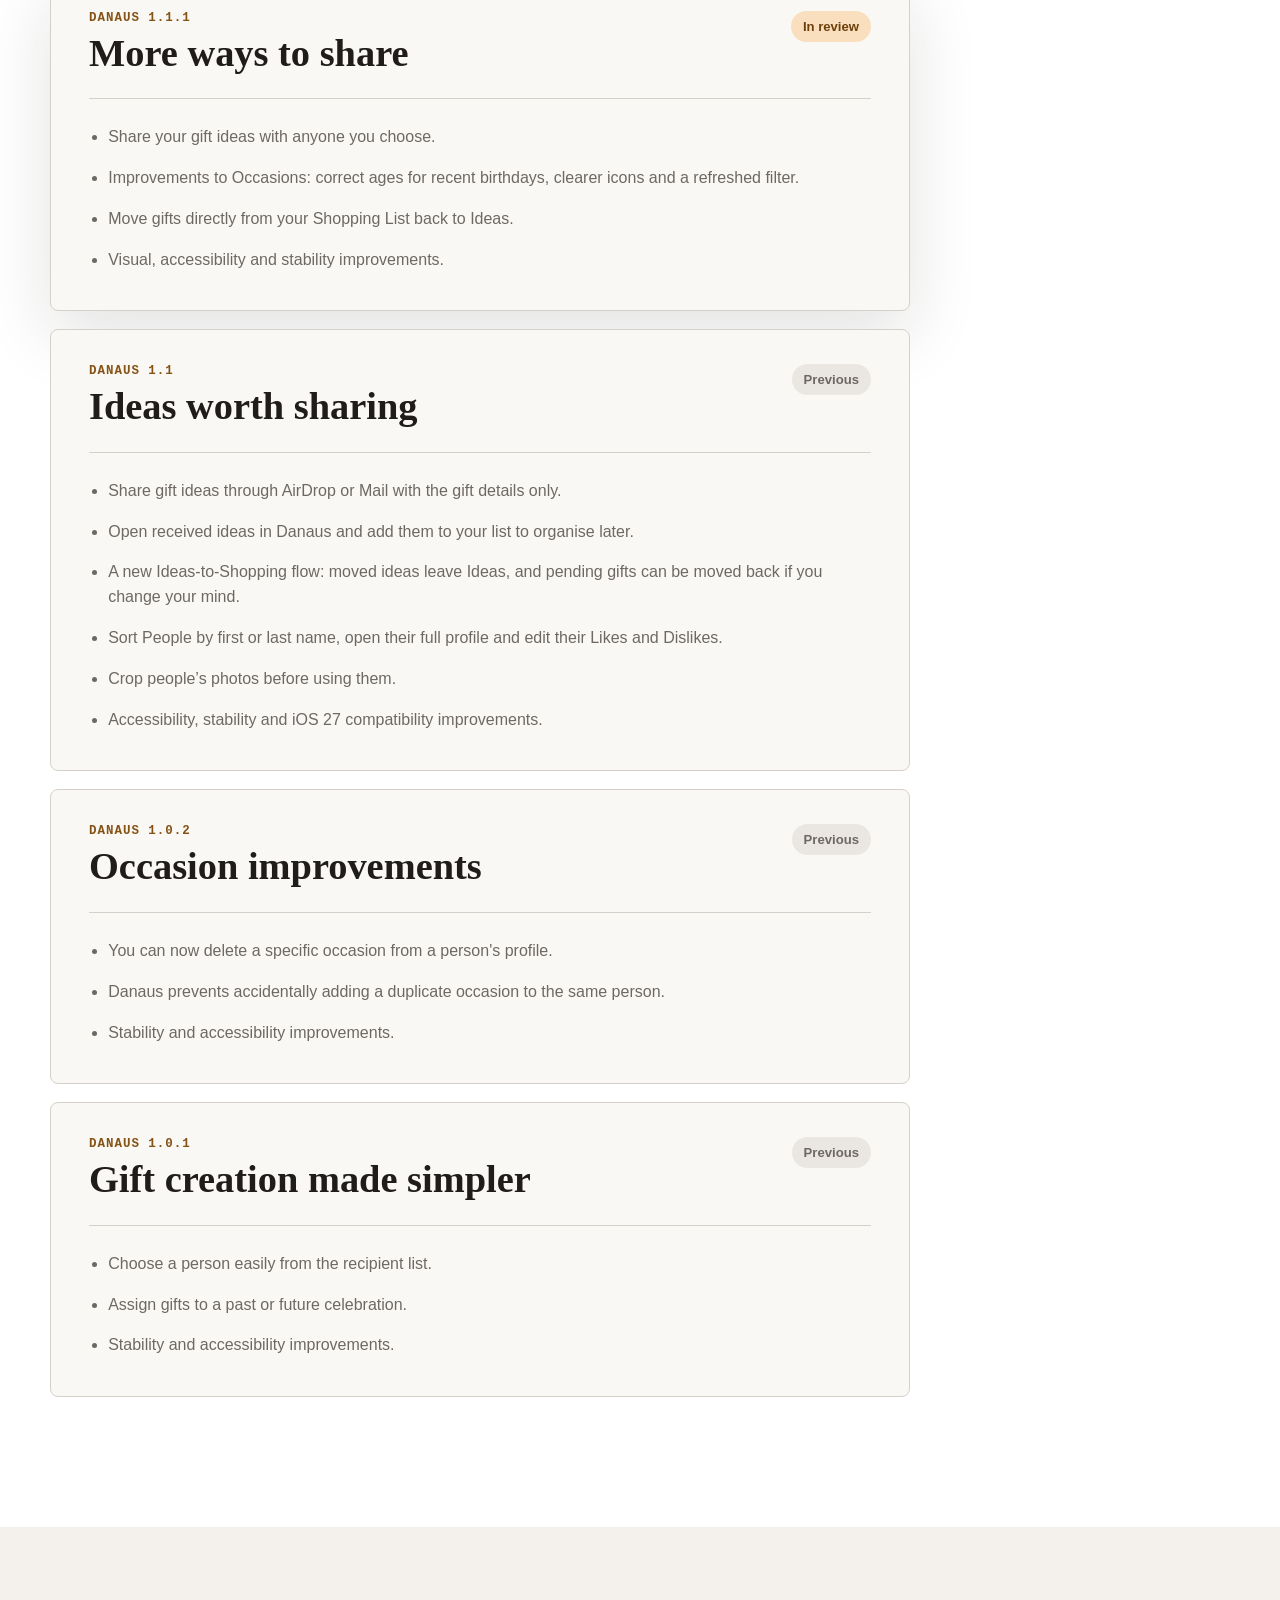
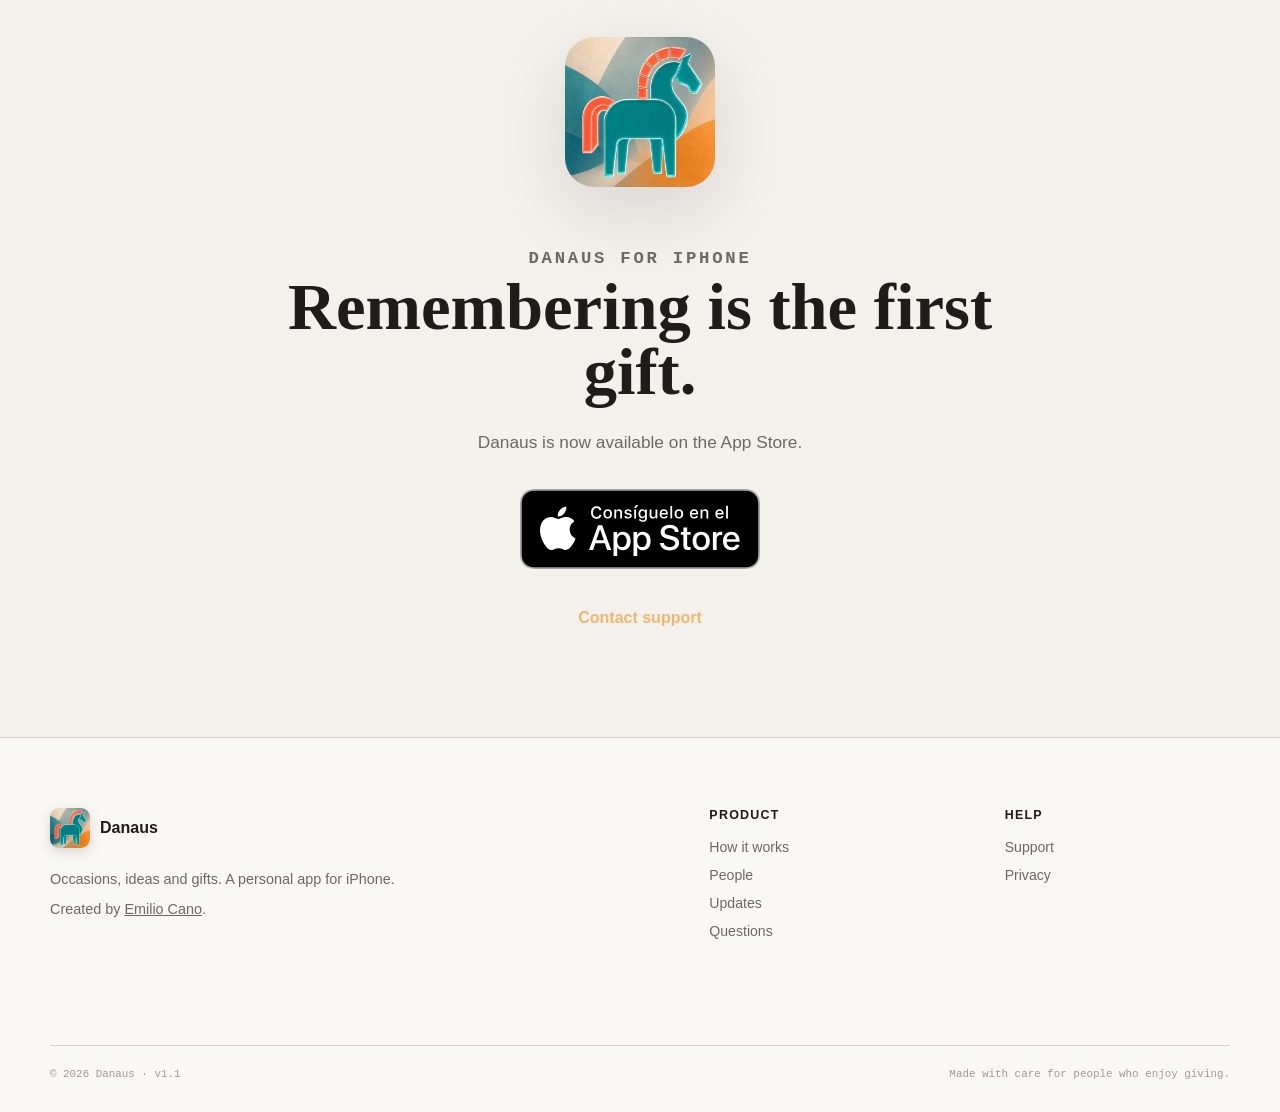
==== commit 17b45845: "Add Danaus 1.1.1 release notes" ====
--- a/index.html
+++ b/index.html
@@ -225,13 +225,29 @@
         <p data-copy="updatesLead">Aquí encontrarás los cambios importantes de cada versión de Danaus.</p>
       </div>
 
-      <article class="release-card release-card-current" aria-labelledby="release-11-title">
+      <article class="release-card release-card-current" aria-labelledby="release-111-title">
         <div class="release-card-header">
           <div>
-            <p class="release-version" data-copy="currentReleaseVersion">Danaus 1.1</p>
-            <h3 id="release-11-title" data-copy="currentReleaseTitle">Ideas que se comparten</h3>
-          </div>
-          <span class="release-status" data-copy="currentReleaseStatus">Próximamente</span>
+            <p class="release-version" data-copy="currentReleaseVersion">Danaus 1.1.1</p>
+            <h3 id="release-111-title" data-copy="currentReleaseTitle">Más formas de compartir</h3>
+          </div>
+          <span class="release-status" data-copy="currentReleaseStatus">En revisión</span>
+        </div>
+        <ul class="release-list">
+          <li data-copy="release111One">Comparte tus ideas de regalo con quien quieras.</li>
+          <li data-copy="release111Two">Mejoras en Ocasiones: cálculo correcto de la edad en cumpleaños recientes, iconos más claros y filtro renovado.</li>
+          <li data-copy="release111Three">Devuelve regalos de la Lista de la compra a Ideas directamente.</li>
+          <li data-copy="release111Four">Mejoras visuales, de accesibilidad y estabilidad.</li>
+        </ul>
+      </article>
+
+      <article class="release-card" aria-labelledby="release-11-title">
+        <div class="release-card-header">
+          <div>
+            <p class="release-version" data-copy="release11Version">Danaus 1.1</p>
+            <h3 id="release-11-title" data-copy="release11Title">Ideas que se comparten</h3>
+          </div>
+          <span class="release-status release-status-previous" data-copy="previousReleaseStatus">Anterior</span>
         </div>
         <ul class="release-list">
           <li data-copy="release11One">Comparte ideas de regalo por AirDrop o Mail con sólo los datos del regalo.</li>
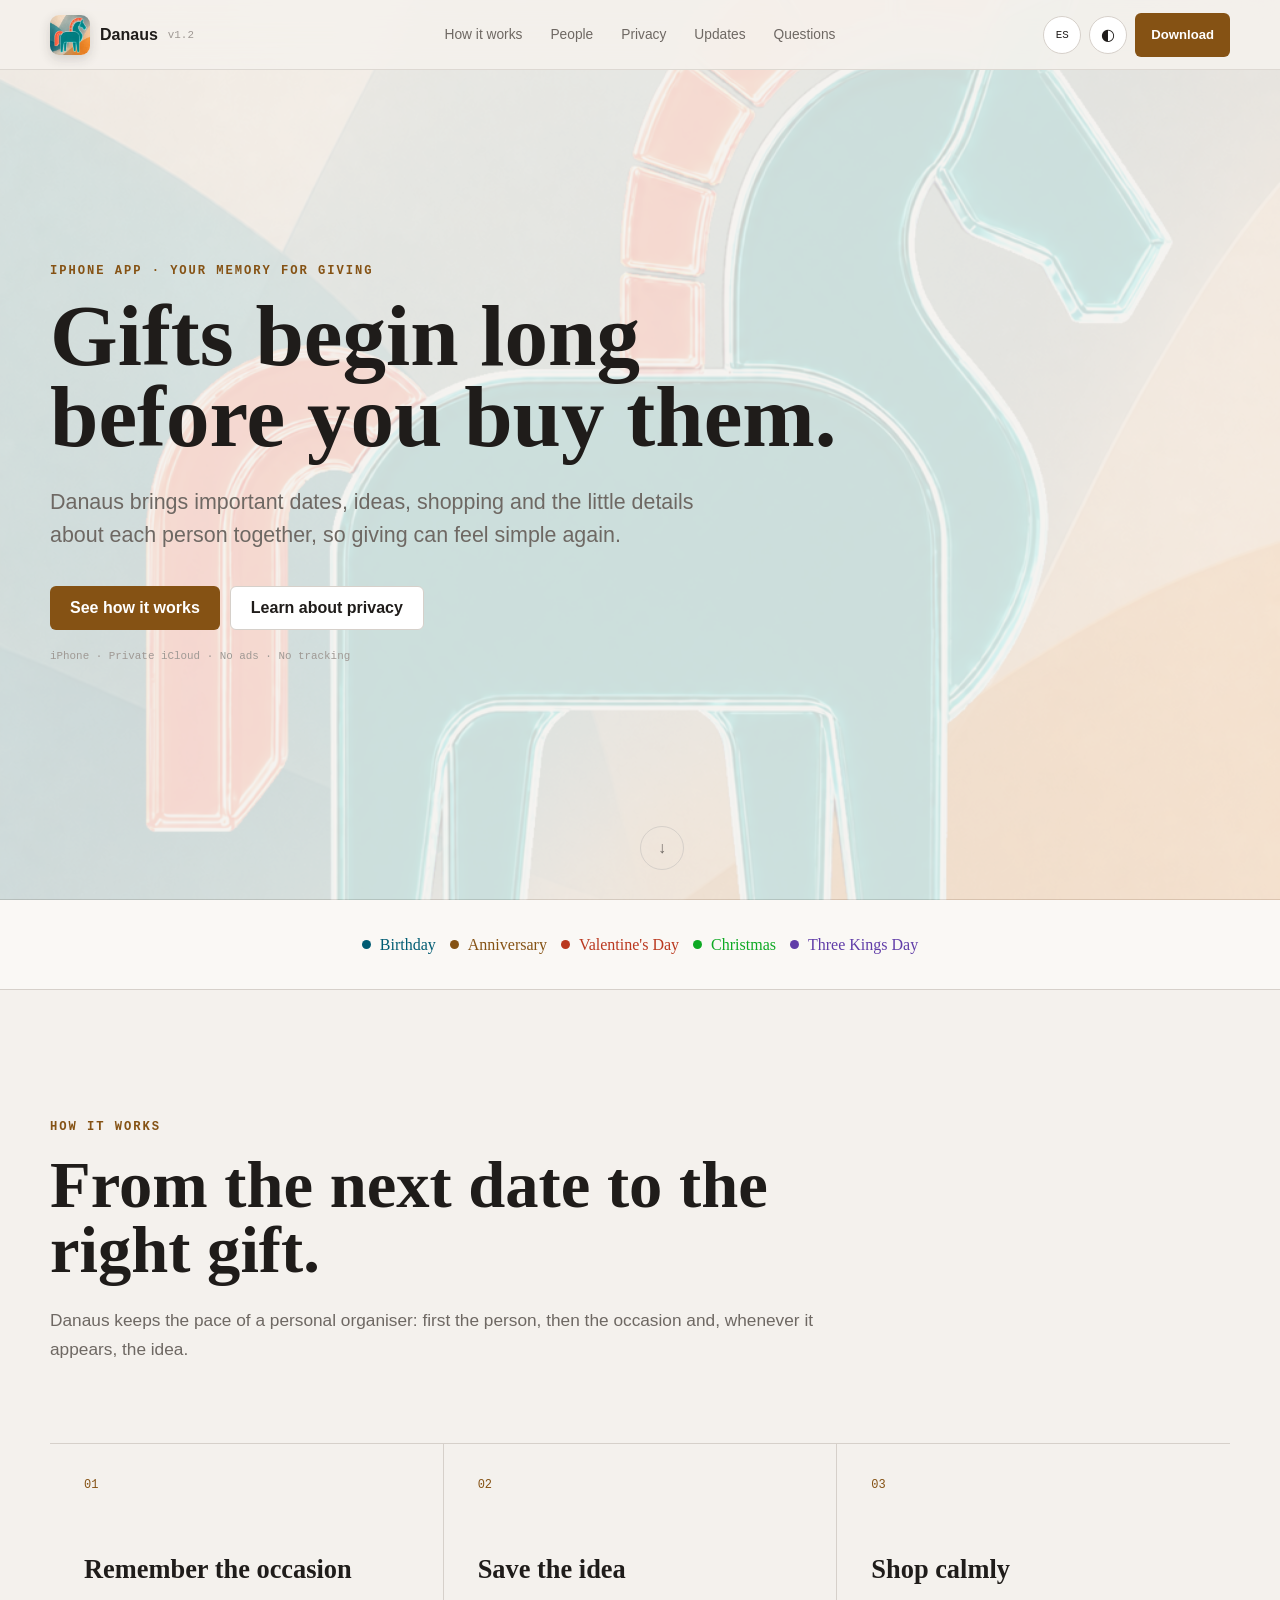
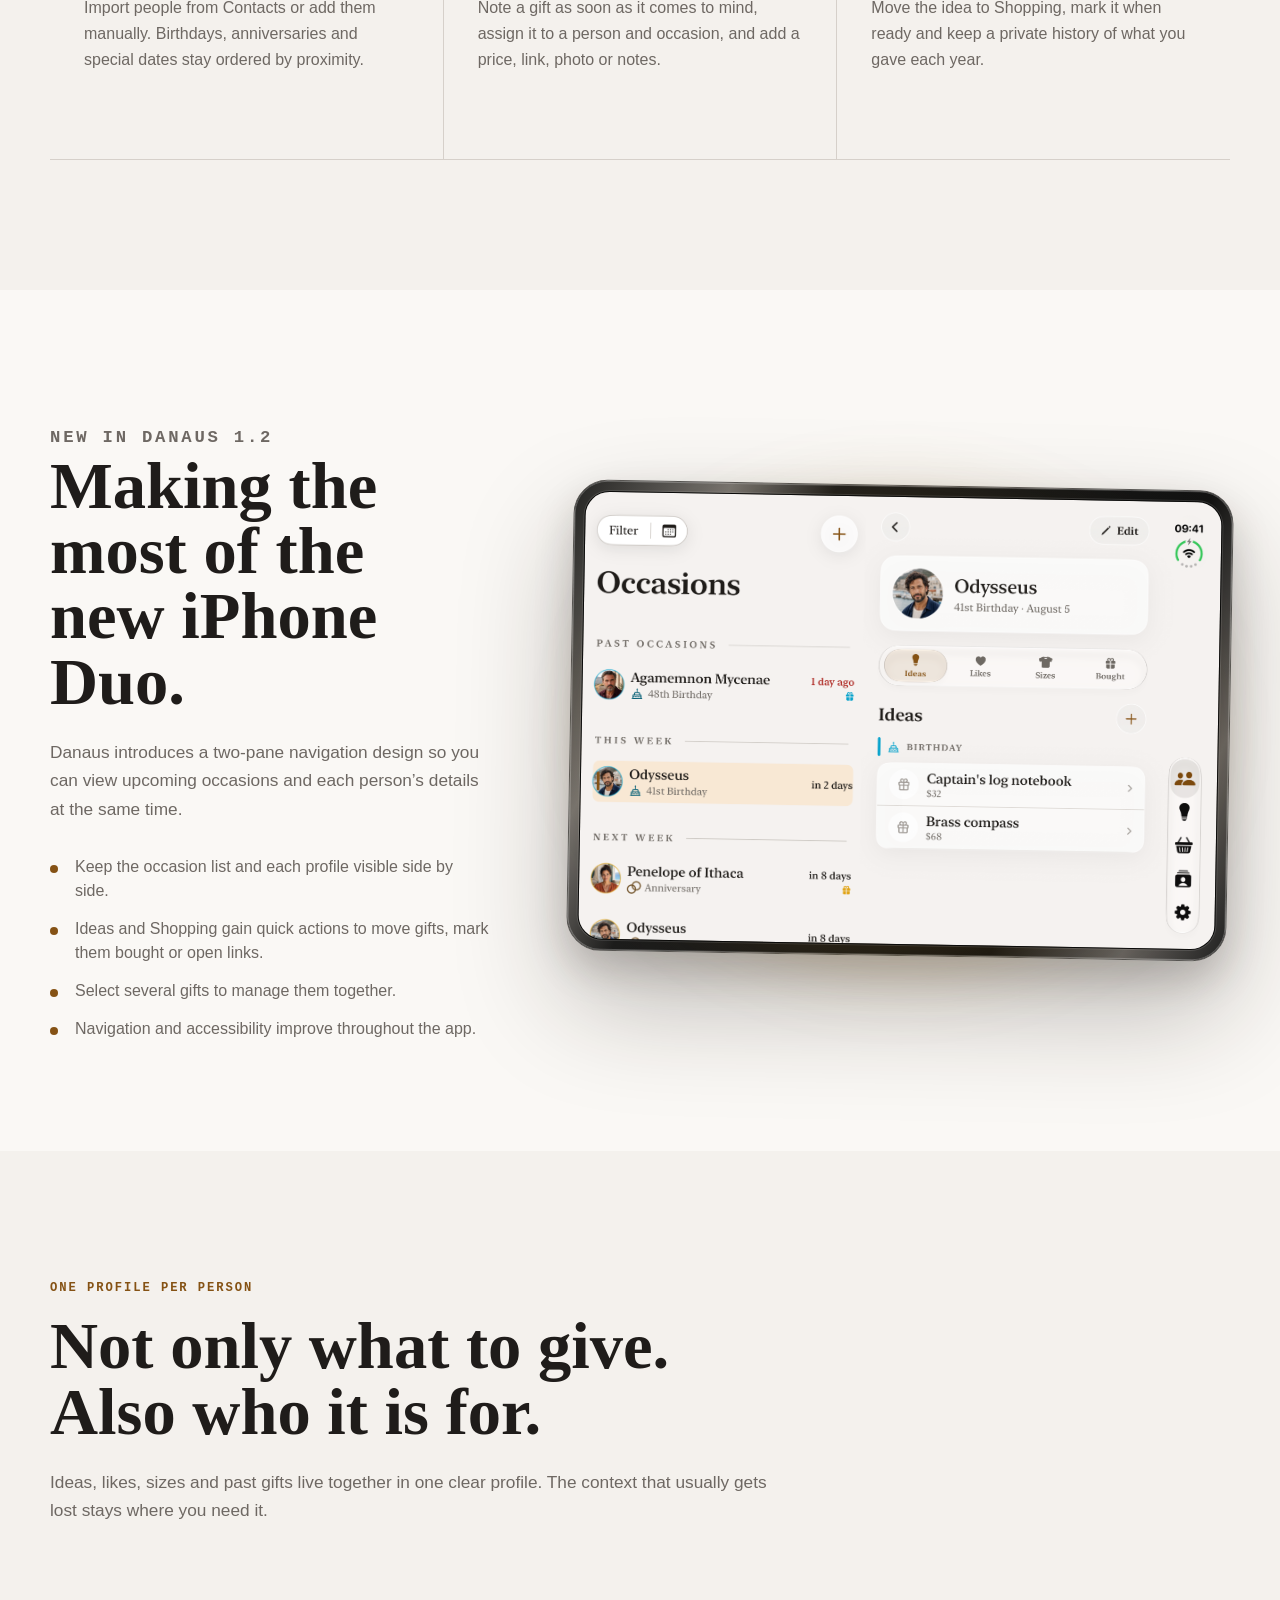
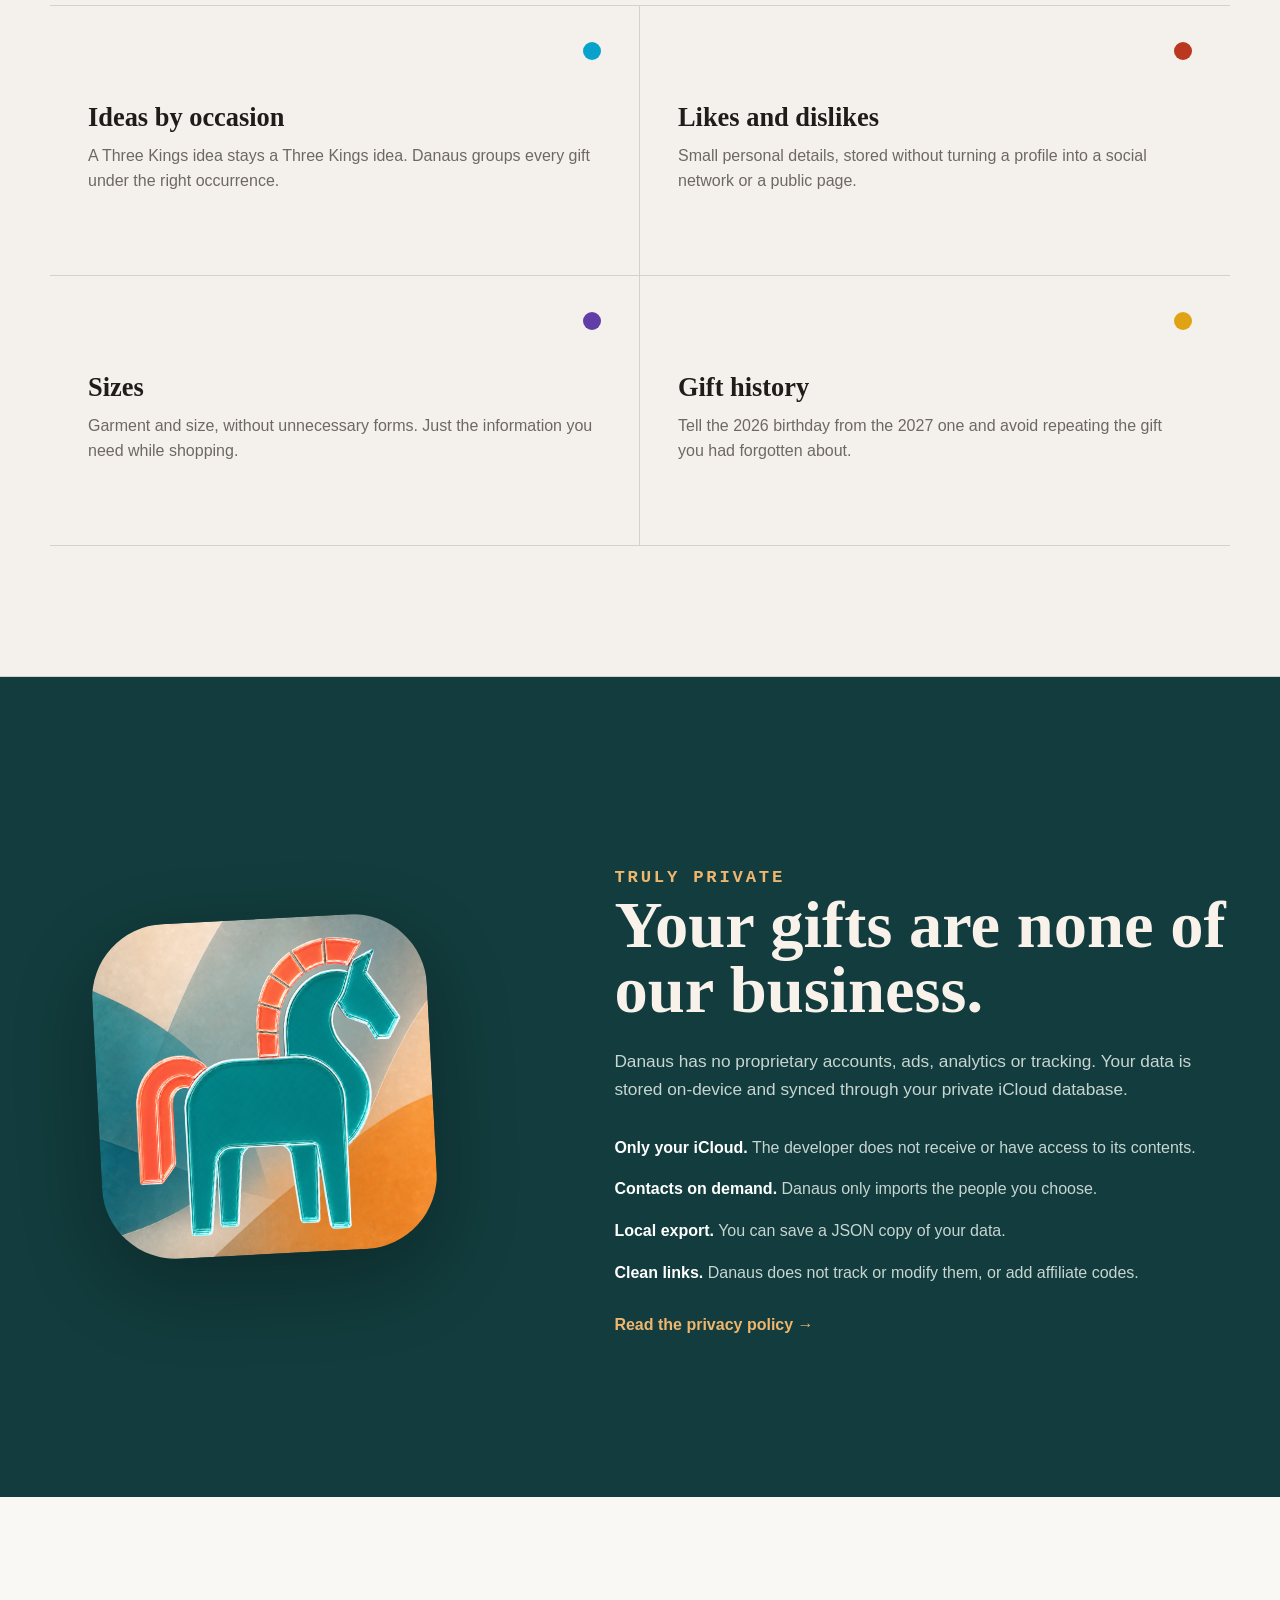
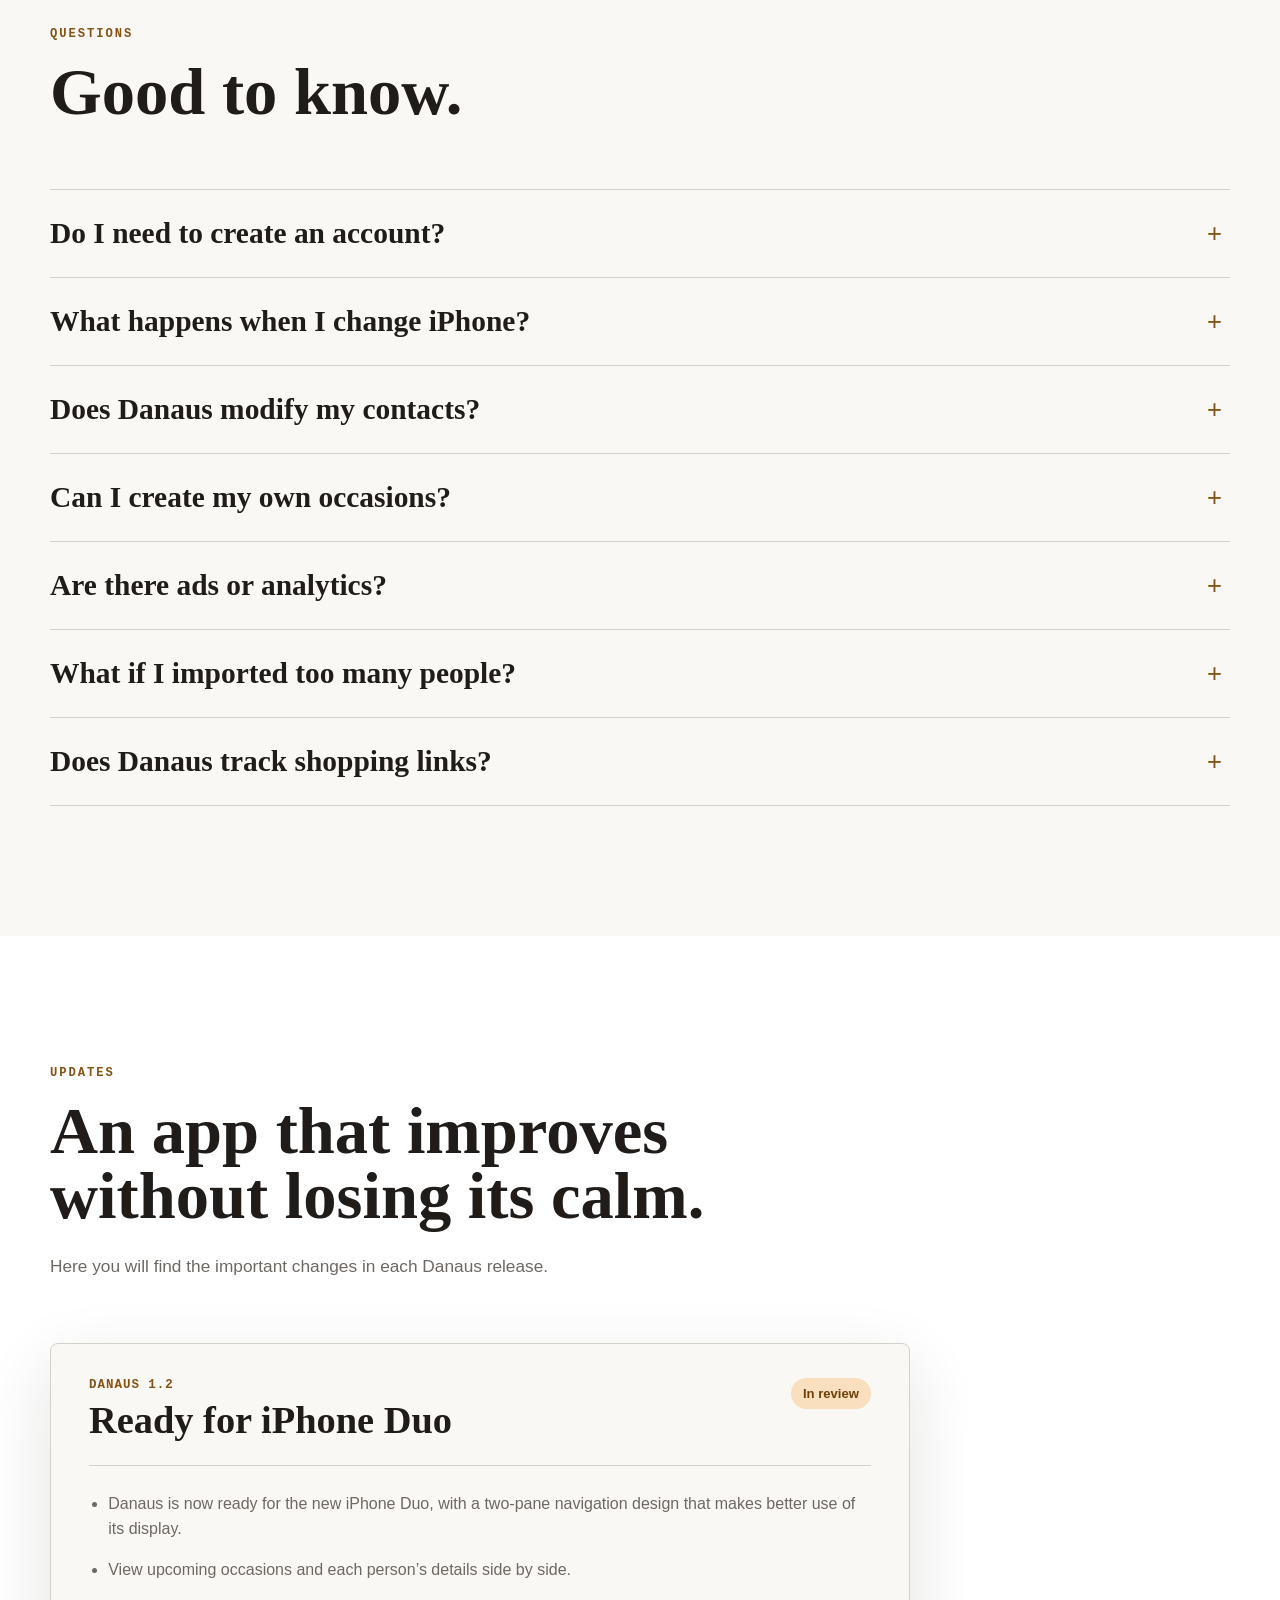
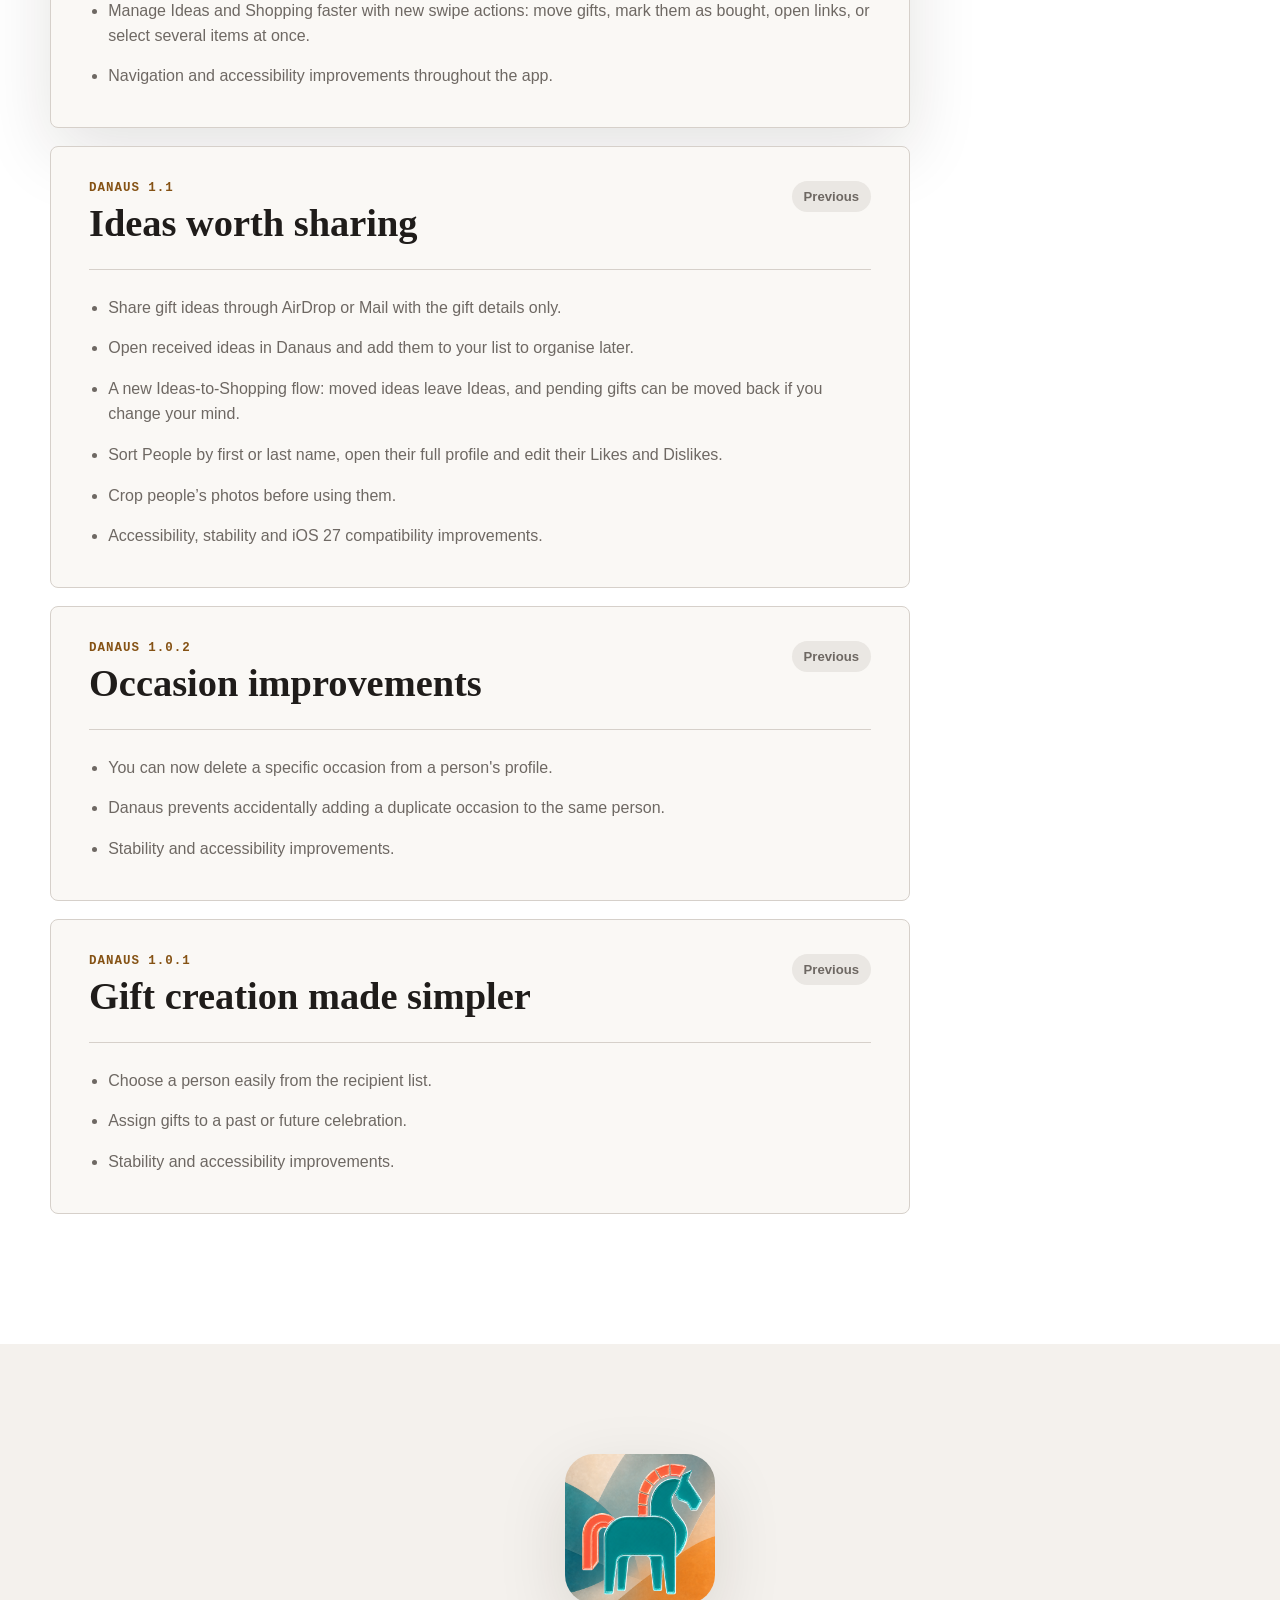
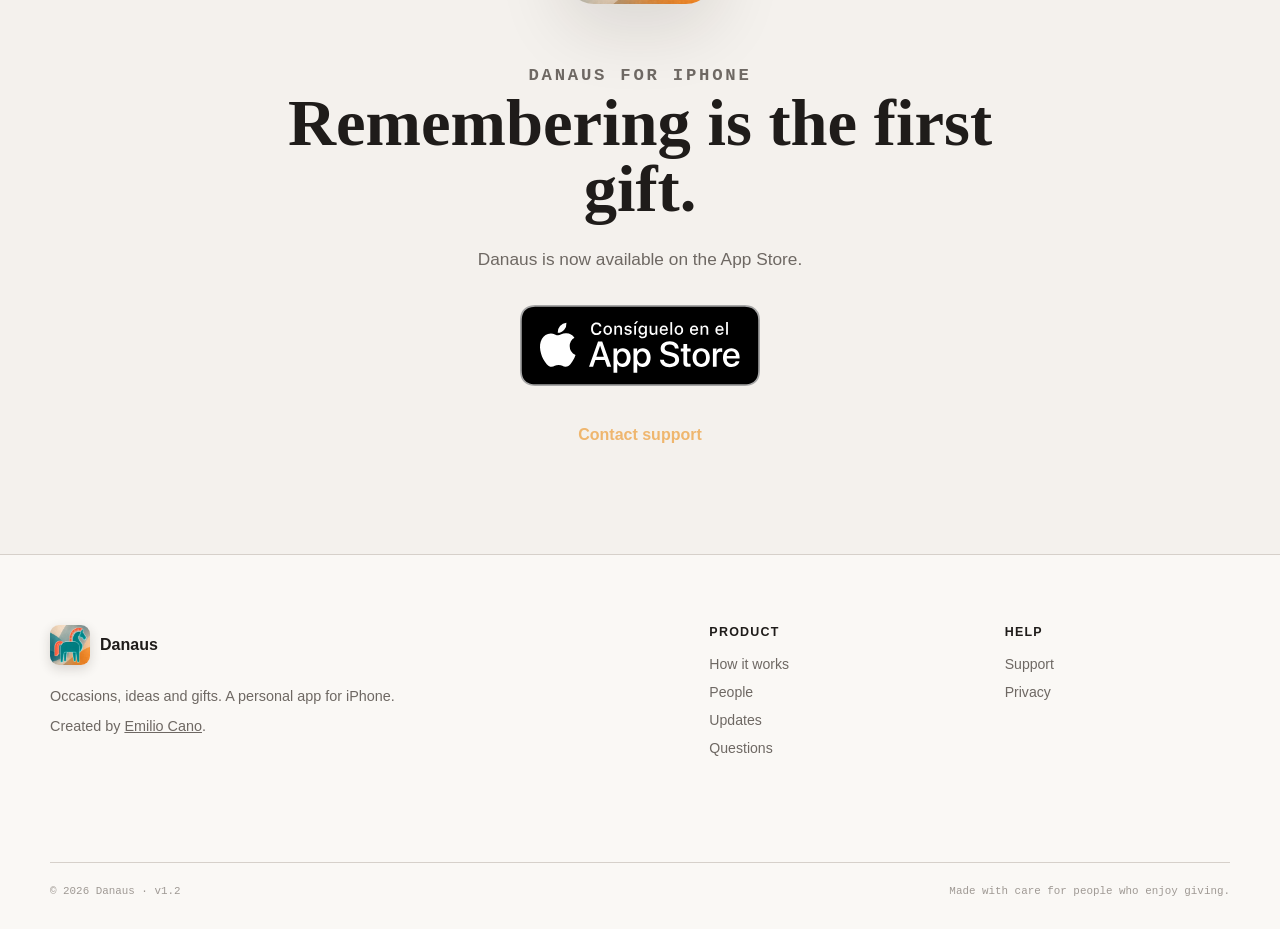
==== commit 70753580: "Announce Danaus 1.2 for iPhone Duo" ====
--- a/index.html
+++ b/index.html
@@ -24,7 +24,7 @@
     <a class="brand" href="#top" aria-label="Danaus, inicio">
       <img src="assets/danaus-icon.png" alt="" width="40" height="40">
       <span>Danaus</span>
-      <small>v1.1</small>
+      <small>v1.2</small>
     </a>
 
     <div class="nav-links">
@@ -100,33 +100,31 @@
 
     <section class="product-section" id="personas">
       <div class="product-copy">
-        <p class="eyebrow" data-copy="productEyebrow">La próxima ocasión</p>
-        <h2 data-copy="productTitle">Todo lo importante, de un vistazo.</h2>
-        <p data-copy="productLead">La entrada de Danaus es una lista tranquila y ordenada. Cada tipo de ocasión conserva su color, cada persona su contexto y cada fecha su lugar natural.</p>
+        <p class="eyebrow" data-copy="productEyebrow">Novedad en Danaus 1.2</p>
+        <h2 data-copy="productTitle">El nuevo iPhone Duo, mejor aprovechado.</h2>
+        <p data-copy="productLead">Danaus estrena una navegación de dos paneles para que puedas consultar tus próximas ocasiones y la ficha de cada persona al mismo tiempo.</p>
         <ul class="check-list">
-          <li data-copy="productPointOne">Esta semana significa esta semana natural.</li>
-          <li data-copy="productPointTwo">El calendario ofrece otra forma de mirar las mismas fechas.</li>
-          <li data-copy="productPointThree">Los avisos se programan localmente en tu dispositivo.</li>
-          <li data-copy="productPointFour">Un icono muestra si ya tienes regalos comprados para cada ocasión.</li>
-        </ul>
-      </div>
-
-      <figure class="phone-stage">
-        <div class="iphone-device">
-          <span class="device-button device-button-action" aria-hidden="true"></span>
-          <span class="device-button device-button-volume-up" aria-hidden="true"></span>
-          <span class="device-button device-button-volume-down" aria-hidden="true"></span>
-          <span class="device-button device-button-power" aria-hidden="true"></span>
-          <div class="iphone-screen">
-            <img
-              src="assets/danaus-occasiones.png"
-              alt="Pantalla Ocasiones de Danaus con personajes ficticios de la Odisea"
-              width="1320"
-              height="2868"
-              loading="lazy"
-              decoding="async"
-            >
-          </div>
+          <li data-copy="productPointOne">La lista de ocasiones y cada ficha permanecen visibles a la vez.</li>
+          <li data-copy="productPointTwo">Ideas y Compra ganan acciones rápidas para mover, comprar o abrir enlaces.</li>
+          <li data-copy="productPointThree">Selecciona varios regalos para gestionarlos en grupo.</li>
+          <li data-copy="productPointFour">La navegación y la accesibilidad mejoran en toda la app.</li>
+        </ul>
+      </div>
+
+      <figure class="duo-stage">
+        <div class="duo-device">
+          <img
+            src="assets/danaus-duo-occasiones-es.png"
+            data-src-es="assets/danaus-duo-occasiones-es.png"
+            data-src-en="assets/danaus-duo-occasiones-en.png"
+            data-alt-es="Navegación de dos paneles de Danaus en iPhone Duo: ocasiones y ficha de una persona"
+            data-alt-en="Danaus two-pane navigation on iPhone Duo: occasions and a person’s profile"
+            alt="Navegación de dos paneles de Danaus en iPhone Duo: ocasiones y ficha de una persona"
+            width="2853"
+            height="2007"
+            loading="lazy"
+            decoding="async"
+          >
         </div>
       </figure>
     </section>
@@ -225,19 +223,19 @@
         <p data-copy="updatesLead">Aquí encontrarás los cambios importantes de cada versión de Danaus.</p>
       </div>
 
-      <article class="release-card release-card-current" aria-labelledby="release-111-title">
+      <article class="release-card release-card-current" aria-labelledby="release-12-title">
         <div class="release-card-header">
           <div>
-            <p class="release-version" data-copy="currentReleaseVersion">Danaus 1.1.1</p>
-            <h3 id="release-111-title" data-copy="currentReleaseTitle">Más formas de compartir</h3>
+            <p class="release-version" data-copy="currentReleaseVersion">Danaus 1.2</p>
+            <h3 id="release-12-title" data-copy="currentReleaseTitle">Preparado para el iPhone Duo</h3>
           </div>
           <span class="release-status" data-copy="currentReleaseStatus">En revisión</span>
         </div>
         <ul class="release-list">
-          <li data-copy="release111One">Comparte tus ideas de regalo con quien quieras.</li>
-          <li data-copy="release111Two">Mejoras en Ocasiones: cálculo correcto de la edad en cumpleaños recientes, iconos más claros y filtro renovado.</li>
-          <li data-copy="release111Three">Devuelve regalos de la Lista de la compra a Ideas directamente.</li>
-          <li data-copy="release111Four">Mejoras visuales, de accesibilidad y estabilidad.</li>
+          <li data-copy="release12One">Danaus ya está preparado para el nuevo iPhone Duo, con una navegación de dos paneles que aprovecha mejor su pantalla.</li>
+          <li data-copy="release12Two">Consulta tus próximas ocasiones y la ficha de cada persona a la vez.</li>
+          <li data-copy="release12Three">Gestiona Ideas y Compra más rápidamente con nuevos gestos: mueve regalos, márcalos como comprados, abre enlaces o selecciónalos para gestionarlos en grupo.</li>
+          <li data-copy="release12Four">Mejoras de navegación y accesibilidad en toda la app.</li>
         </ul>
       </article>
 
@@ -332,7 +330,7 @@
       <a href="privacy.html" data-copy="privacy">Privacidad</a>
     </div>
     <div class="footer-bottom">
-      <span>© 2026 Danaus · v1.1</span>
+      <span>© 2026 Danaus · v1.2</span>
       <span data-copy="footerClosing">Hecho con cuidado para quienes disfrutan regalando.</span>
     </div>
   </footer>
--- a/styles.css
+++ b/styles.css
@@ -464,9 +464,9 @@
 }
 
 .product-section {
-  min-height: 900px;
-  display: grid;
-  grid-template-columns: minmax(0, 0.84fr) minmax(430px, 1.16fr);
+  min-height: 760px;
+  display: grid;
+  grid-template-columns: minmax(0, 0.8fr) minmax(500px, 1.2fr);
   align-items: center;
   gap: 80px;
   padding-top: 110px;
@@ -501,46 +501,31 @@
   background: var(--accent);
 }
 
-.phone-stage {
-  min-height: 690px;
+.duo-stage {
+  min-height: 500px;
   display: grid;
   place-items: center;
   perspective: 1200px;
   margin: 0;
 }
 
-.iphone-device {
+.duo-device {
   position: relative;
   z-index: 0;
-  width: min(414px, 88vw);
-  padding: 9px;
-  border: 1px solid #4c4b49;
-  border-radius: 65px;
+  width: min(710px, 100%);
+  padding: 10px;
+  border: 1px solid #575552;
+  border-radius: 34px;
   background:
     linear-gradient(115deg, #242422 0%, #77736e 18%, #1c1c1b 30%, #121211 73%, #65615d 88%, #20201f 100%);
   box-shadow:
     0 50px 110px rgba(32, 24, 17, 0.28),
     0 18px 38px rgba(32, 24, 17, 0.18),
     inset 0 0 0 1px rgba(255, 255, 255, 0.25);
-  transform: rotate(1.5deg);
-}
-
-.iphone-device::before {
-  content: "";
-  position: absolute;
-  z-index: 3;
-  top: 15px;
-  left: 50%;
-  width: 31%;
-  height: 31px;
-  transform: translateX(-50%);
-  border: 1px solid rgba(255, 255, 255, 0.08);
-  border-radius: 999px;
-  background: #050505;
-  box-shadow: 0 1px 3px rgba(0, 0, 0, 0.55);
-}
-
-.iphone-device::after {
+  transform: rotate(1deg);
+}
+
+.duo-device::after {
   content: "";
   position: absolute;
   z-index: -1;
@@ -550,59 +535,19 @@
   filter: blur(38px);
 }
 
-.iphone-screen {
+.duo-device img {
   position: relative;
   overflow: hidden;
   border: 1px solid #0a0a09;
-  border-radius: 55px;
+  width: 100%;
+  height: auto;
+  border-radius: 25px;
   background: #f7f3ee;
   box-shadow:
     0 0 0 1px rgba(255, 255, 255, 0.12),
     inset 0 0 0 1px rgba(0, 0, 0, 0.16);
 }
 
-.iphone-screen img {
-  width: 100%;
-  height: auto;
-  display: block;
-}
-
-.device-button {
-  position: absolute;
-  z-index: -1;
-  width: 5px;
-  border: 1px solid #343331;
-  background: linear-gradient(90deg, #181817, #77736f 54%, #212120);
-  box-shadow: 0 2px 4px rgba(0, 0, 0, 0.28);
-}
-
-.device-button-action {
-  top: 126px;
-  left: -5px;
-  height: 31px;
-  border-radius: 4px 0 0 4px;
-}
-
-.device-button-volume-up {
-  top: 184px;
-  left: -5px;
-  height: 63px;
-  border-radius: 5px 0 0 5px;
-}
-
-.device-button-volume-down {
-  top: 262px;
-  left: -5px;
-  height: 63px;
-  border-radius: 5px 0 0 5px;
-}
-
-.device-button-power {
-  top: 205px;
-  right: -5px;
-  height: 98px;
-  border-radius: 0 5px 5px 0;
-}
 
 .people-section {
   border-bottom: 1px solid var(--line);
@@ -1142,18 +1087,19 @@
     padding-bottom: 90px;
   }
 
-  .phone-stage {
-    min-height: 650px;
-  }
-
-  .iphone-device {
-    width: min(390px, 86vw);
-    border-radius: 59px;
+  .duo-stage {
+    min-height: 0;
+  }
+
+  .duo-device {
+    width: min(710px, 100%);
+    padding: 7px;
+    border-radius: 24px;
     transform: none;
   }
 
-  .iphone-screen {
-    border-radius: 50px;
+  .duo-device img {
+    border-radius: 17px;
   }
 
   .privacy-section {
